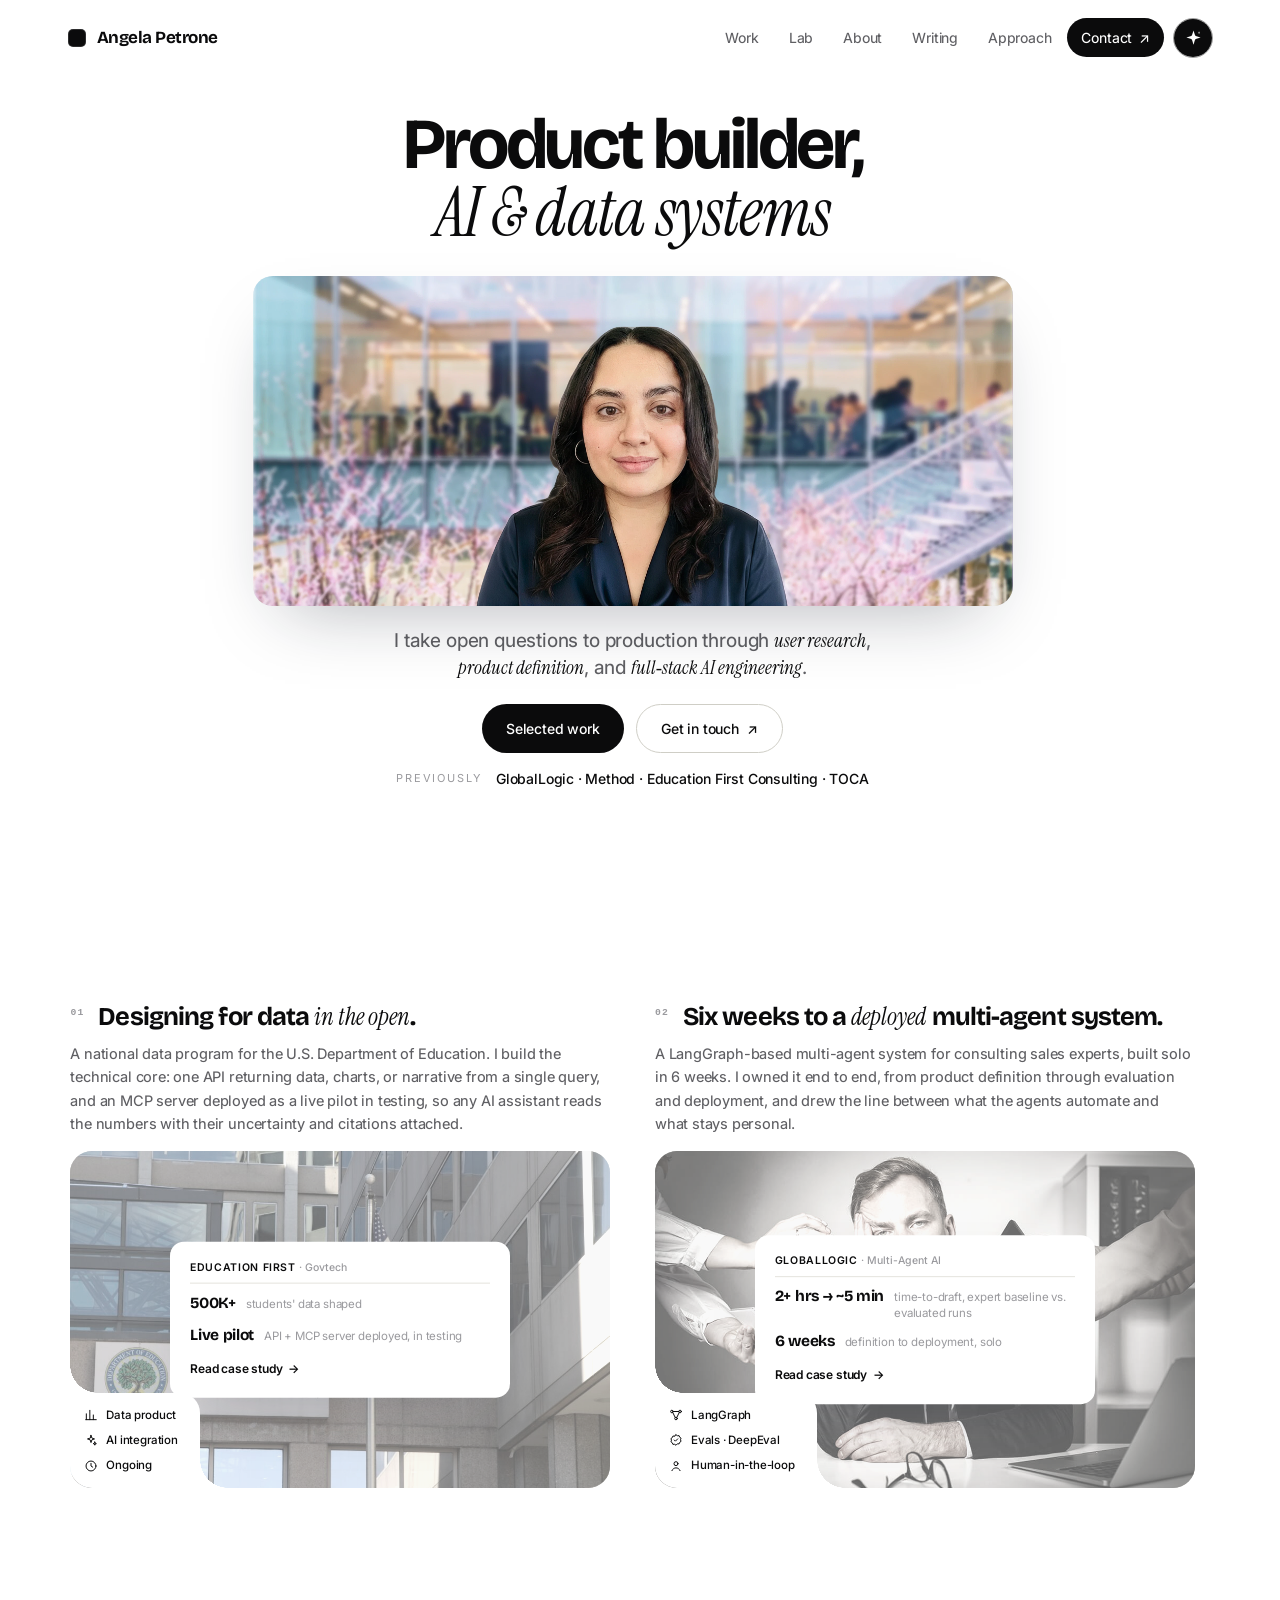
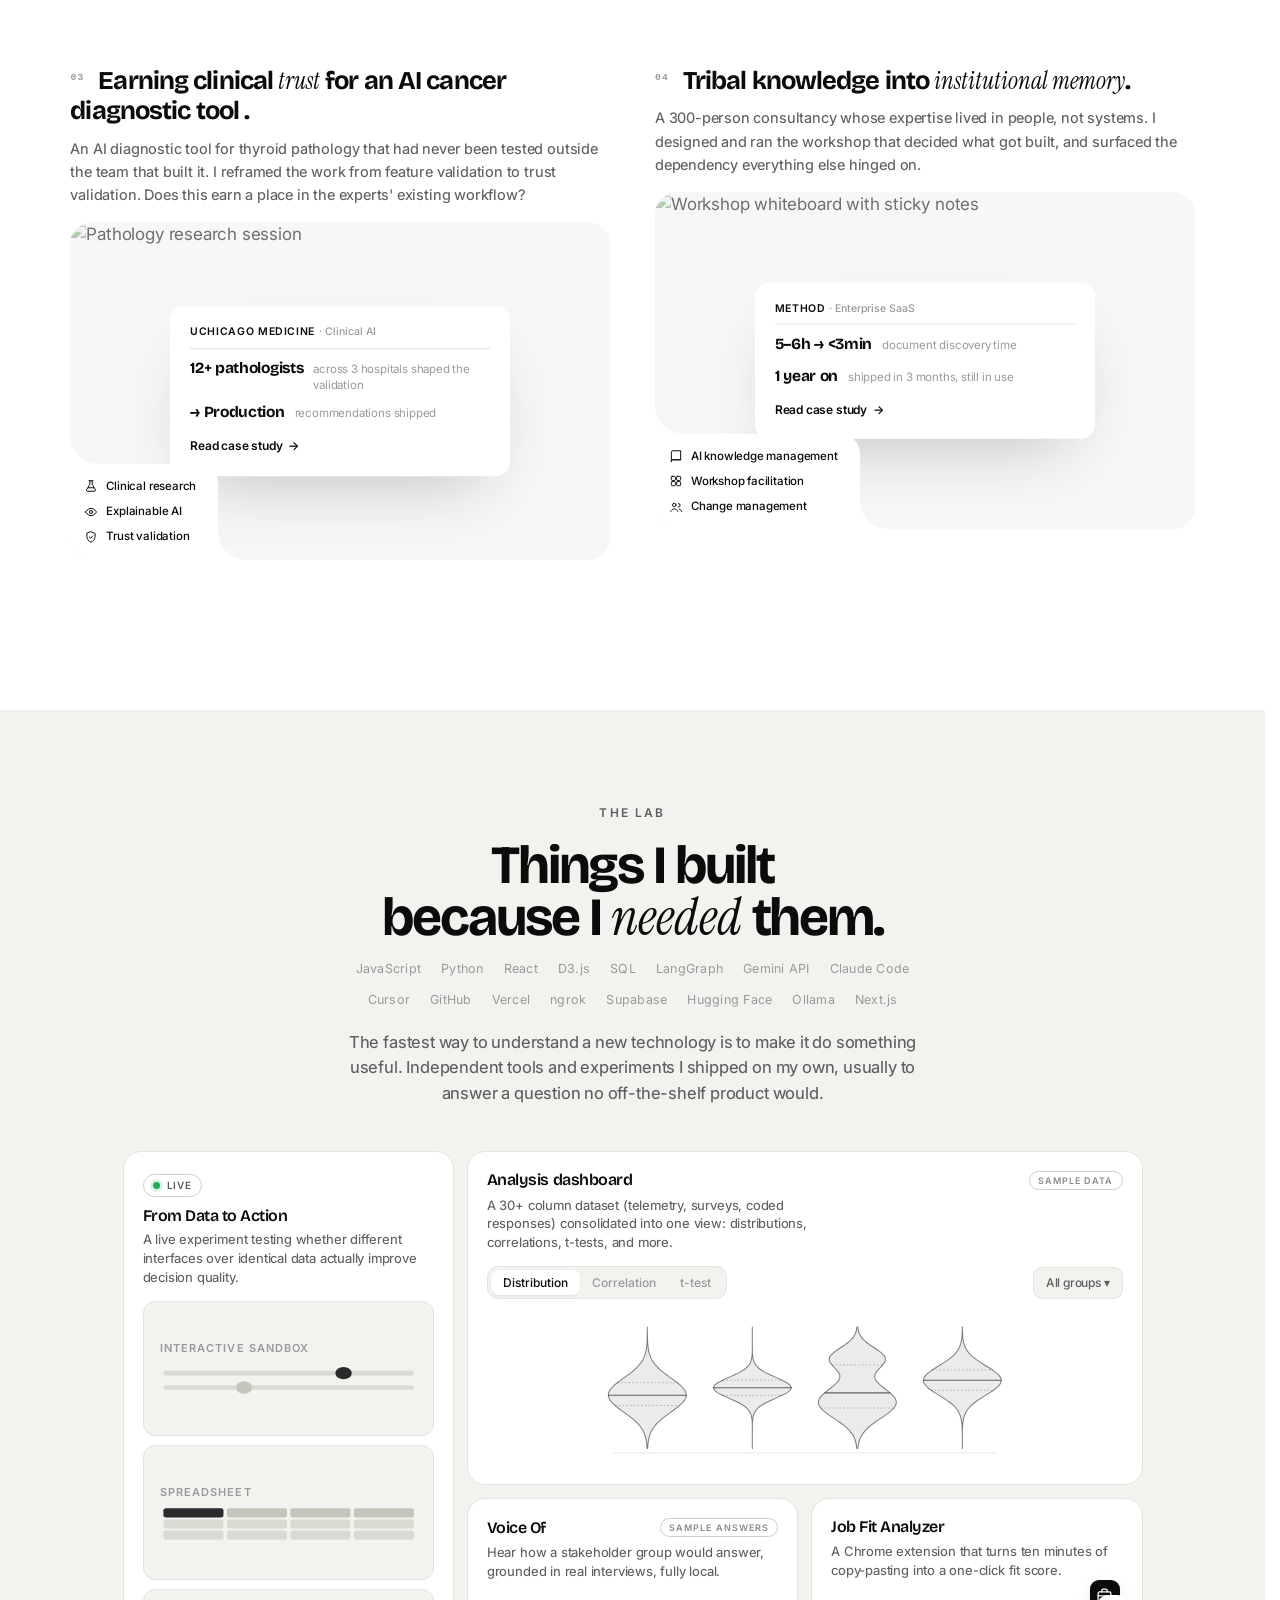
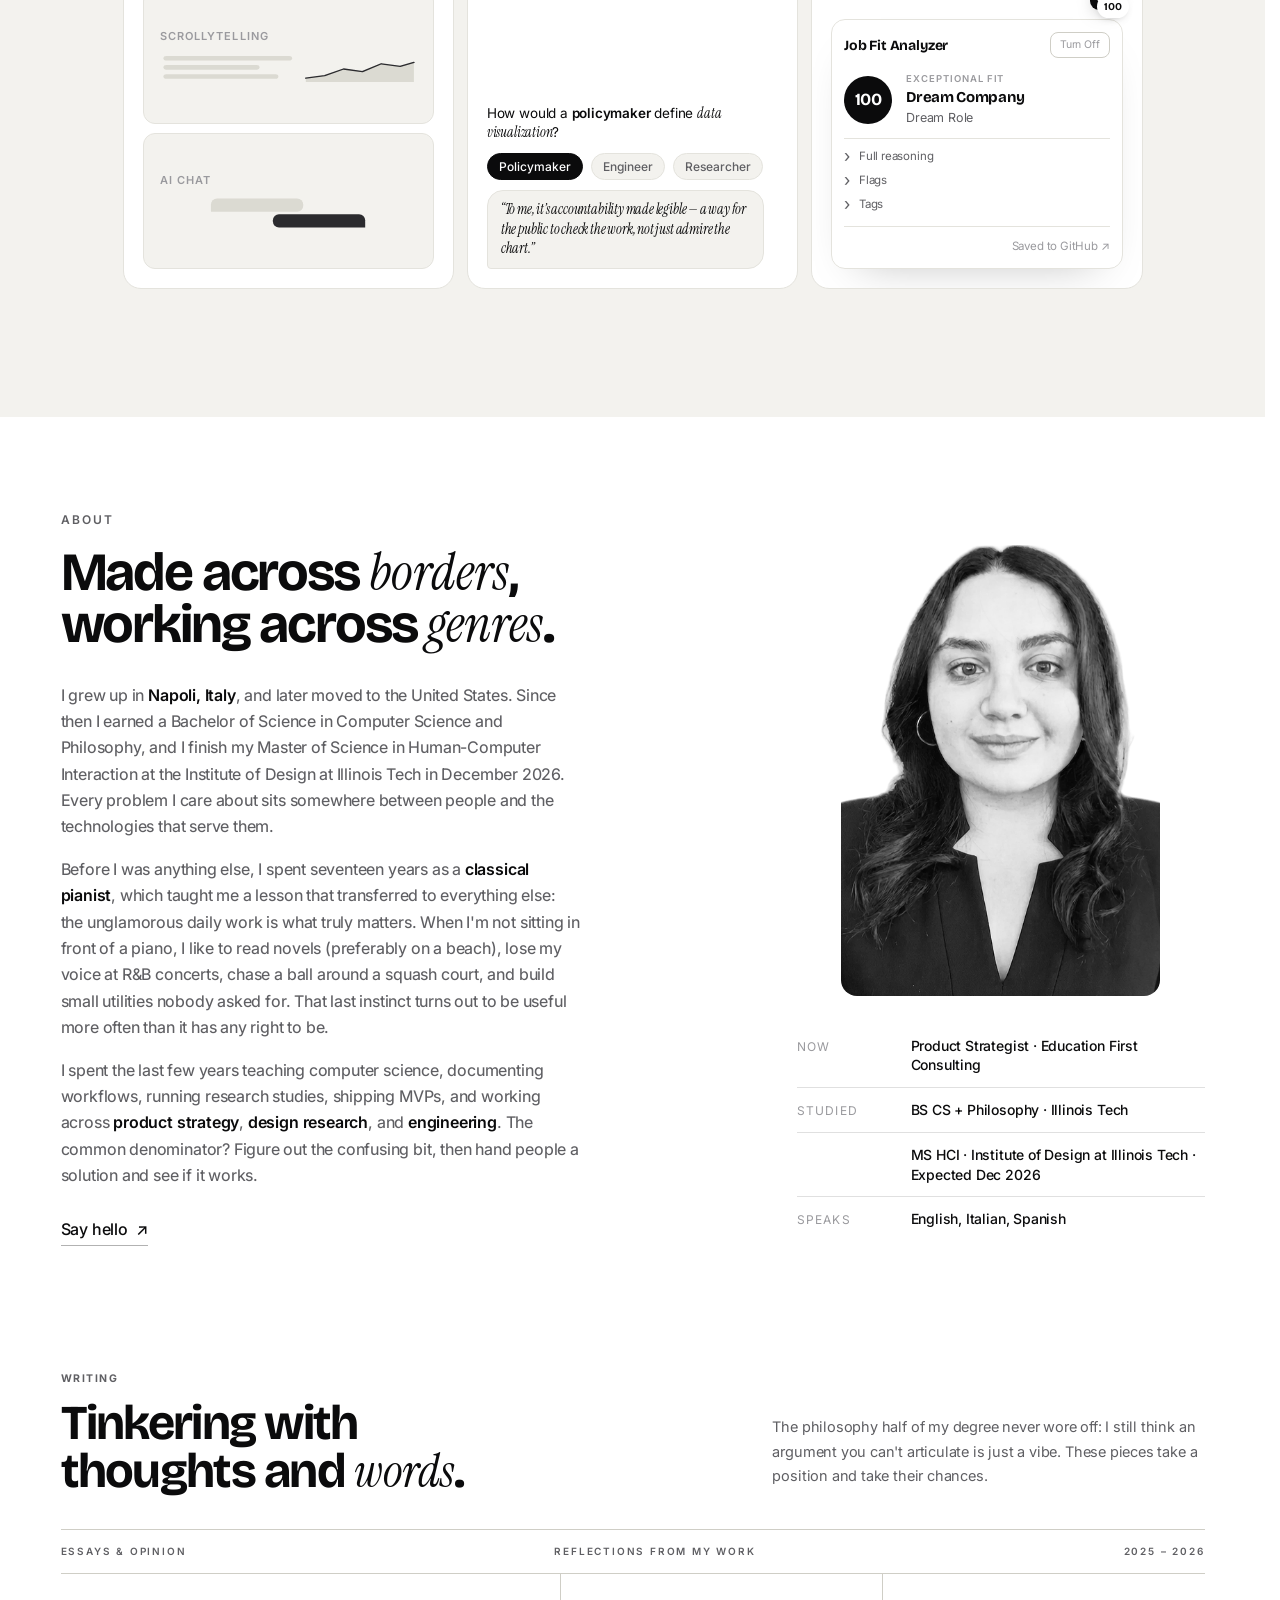
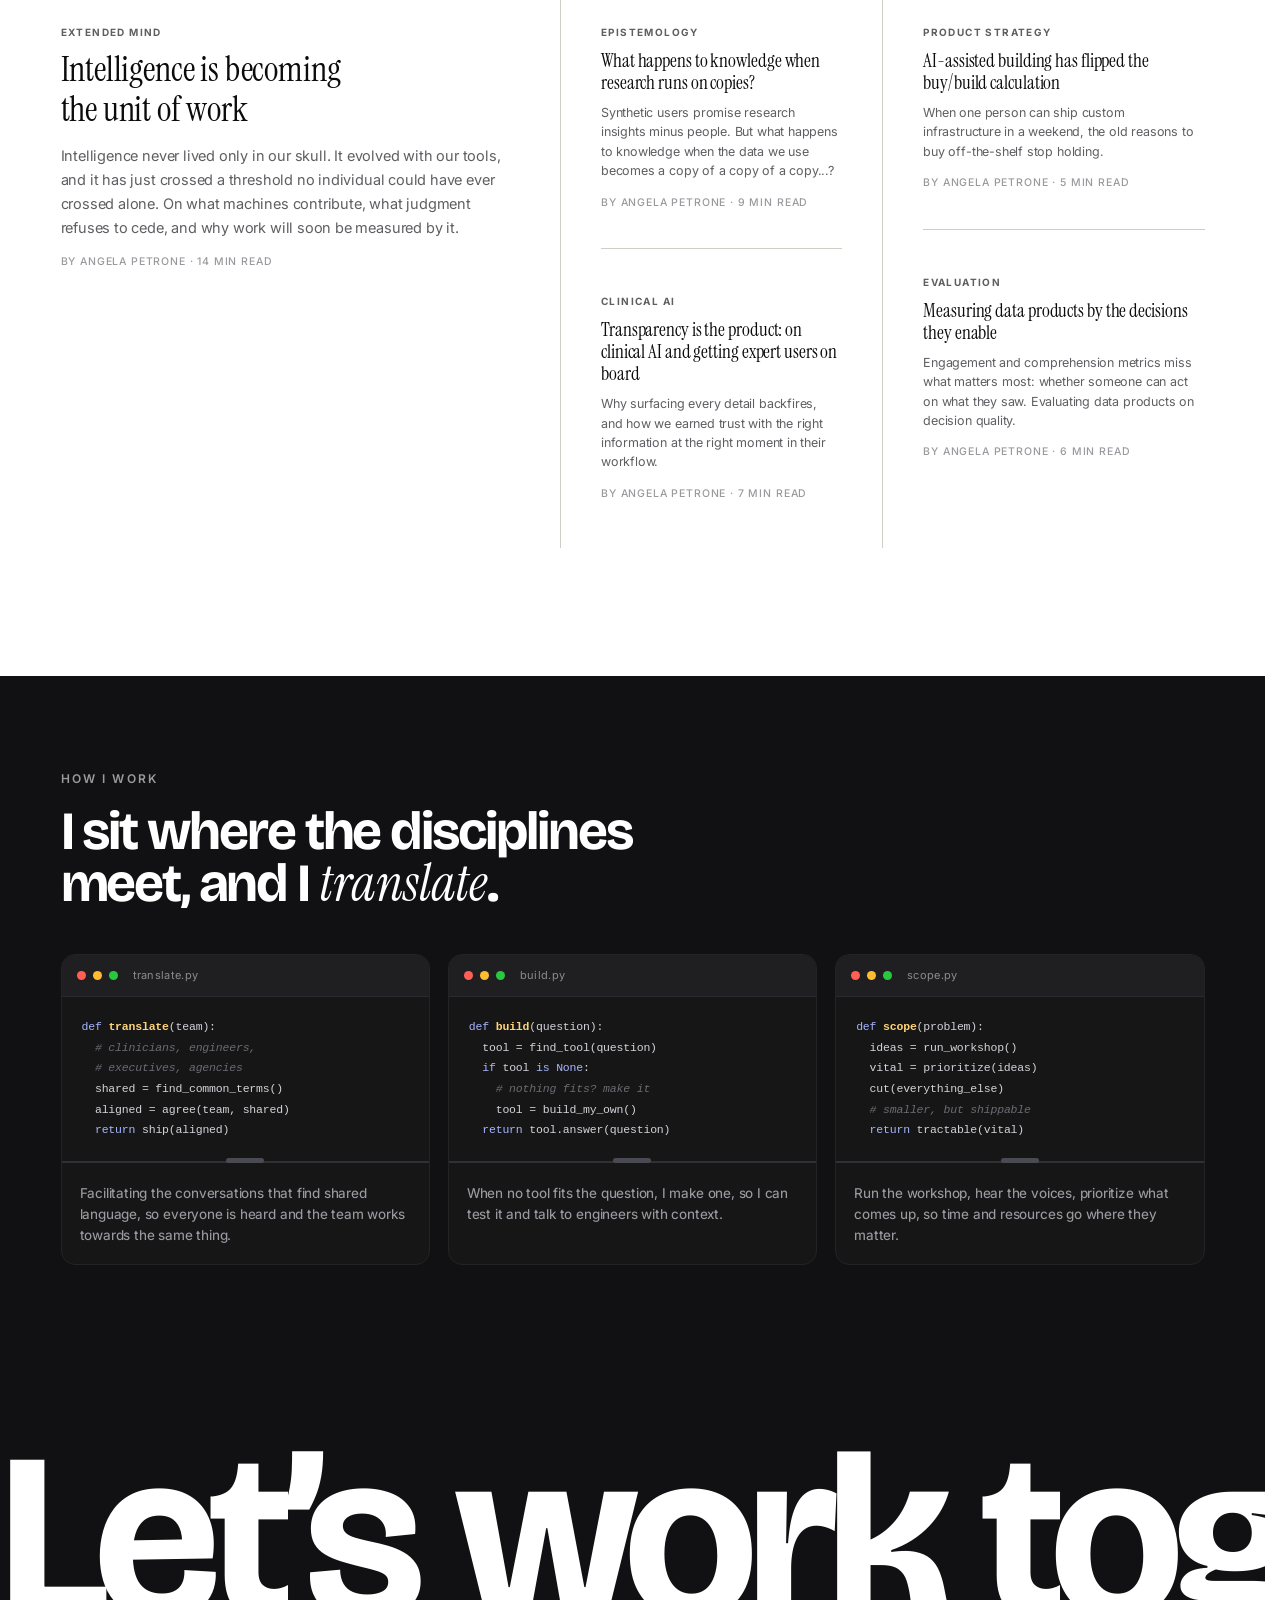
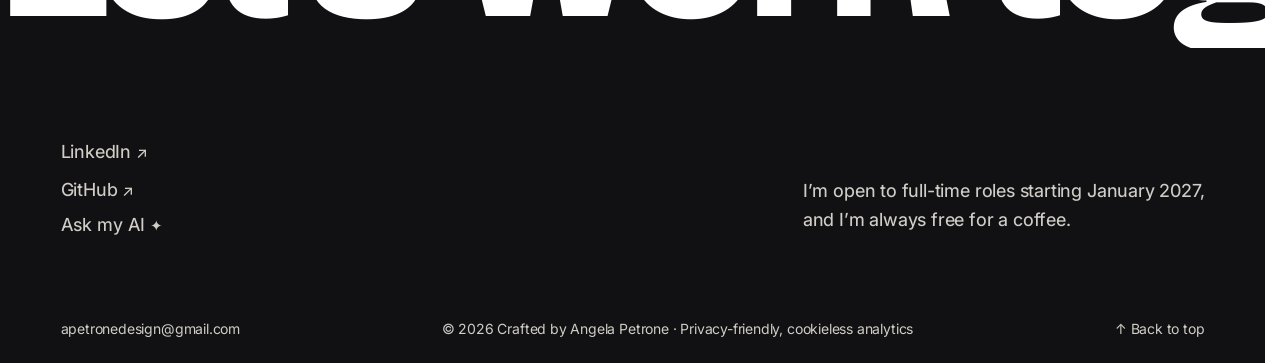
==== index.html @ afb9615d "promote NAEP case to first position in work section" ====
<!DOCTYPE html>
<html lang="en">
<head>
<meta charset="UTF-8">
<meta name="viewport" content="width=device-width, initial-scale=1.0">
<title>Angela Petrone — Product Builder | AI Systems &amp; Data Products</title>
<meta name="description" content="Product builder working across AI systems and data products. I take open questions to production through user research, product definition, and full-stack AI engineering.">
<link rel="canonical" href="https://apetrone.com/">
<meta property="og:type" content="website">
<meta property="og:title" content="Angela Petrone — Product Builder | AI Systems &amp; Data Products">
<meta property="og:description" content="Product builder working across AI systems and data products. I take open questions to production through user research, product definition, and full-stack AI engineering.">
<meta property="og:url" content="https://apetrone.com/">
<meta property="og:image" content="https://apetrone.com/assets/og-image.jpg">
<meta name="twitter:card" content="summary_large_image">
<script type="application/ld+json">
{
  "@context": "https://schema.org",
  "@type": "Person",
  "name": "Angela Petrone",
  "url": "https://apetrone.com",
  "jobTitle": "Product Builder",
  "description": "Product builder working across AI systems and data products, taking open questions to production through user research, product definition, and full-stack AI engineering.",
  "worksFor": { "@type": "Organization", "name": "Education First Consulting" },
  "alumniOf": { "@type": "CollegeOrUniversity", "name": "Institute of Design at Illinois Tech" },
  "knowsAbout": ["AI systems", "Data products", "Model Context Protocol", "Retrieval-augmented generation", "Multi-agent systems", "API design", "User research", "Human-Computer Interaction", "Data visualization"],
  "sameAs": [
    "https://www.linkedin.com/in/apetrone02",
    "https://github.com/avgelix"
  ]
}
</script>
<link rel="preconnect" href="https://fonts.googleapis.com">
<link rel="preconnect" href="https://fonts.gstatic.com" crossorigin>
<link href="https://fonts.googleapis.com/css2?family=Bricolage+Grotesque:wght@400;500;600;700;800&family=Inter:wght@400;450;500;600&family=Instrument+Serif:ital@0;1&display=swap" rel="stylesheet">
<link rel="icon" href='data:image/svg+xml,<svg xmlns="http://www.w3.org/2000/svg" viewBox="0 0 64 64"><rect width="64" height="64" rx="14" fill="%23141419"/><text x="32" y="44" font-family="Georgia,serif" font-size="36" font-style="italic" fill="white" text-anchor="middle">A</text></svg>'>
<link rel="stylesheet" href="styles.css?v=87">
</head>
<body>

<div class="scroll-progress" id="scrollProgress" aria-hidden="true"></div>

<!-- ============ NAV ============ -->
<header class="nav" id="nav">
  <div class="nav-inner">
    <a href="#top" class="nav-brand">
      <span class="nav-mark" aria-hidden="true"></span>
      <span class="nav-name">Angela&nbsp;Petrone</span><span class="nav-pm" aria-hidden="true">Product Builder</span>
    </a>
    <nav class="nav-links" aria-label="Primary">
      <a href="#work">Work</a>
      <a href="#lab">Lab</a>
      <a href="#about">About</a>
      <a href="#writing">Writing</a>
      <a href="#approach">Approach</a>
      <a href="#contact" class="nav-cta">Contact <span class="arr" aria-hidden="true">↗</span></a>
      <button class="nav-ai" id="openChat" aria-label="Chat with Angela's AI" title="Ask my AI anything">
        <svg viewBox="0 0 24 24" fill="none" aria-hidden="true">
          <path d="M12 3l1.6 5.2a3 3 0 0 0 2.2 2.2L21 12l-5.2 1.6a3 3 0 0 0-2.2 2.2L12 21l-1.6-5.2a3 3 0 0 0-2.2-2.2L3 12l5.2-1.6a3 3 0 0 0 2.2-2.2L12 3z" fill="currentColor"/>
          <path d="M19 4.2l.5 1.6.5.2-.5.2-.5 1.6-.5-1.6-.5-.2.5-.2.5-1.6z" fill="currentColor"/>
        </svg>
      </button>
    </nav>
  </div>
</header>

<main id="top">

  <!-- ============ HERO ============ -->
  <section class="hero hero-v2" id="hero">
    <h1 class="hero-title hero-title-c">
      <span class="hl"><span class="ry">Product builder,</span></span>
      <span class="hl"><span class="ry"><em>AI &amp; data systems</em></span></span>
    </h1>
    <figure class="hero-photo reveal" data-d="5" aria-label="Portrait of Angela Petrone">
      <img src="assets/me/landscape-me-1.png" alt="Angela Petrone">
    </figure>
    <p class="hero-lead hero-lead-c reveal" data-d="6">I take open questions to production through <em>user research</em>,<br class="lead-br"> <em>product definition</em>, and <em>full&#8209;stack AI engineering</em>.</p>
    <div class="hero-foot hero-foot-c reveal" data-d="7">
      <div class="hero-actions">
        <a href="#work" class="btn btn-primary">Selected work</a>
        <a href="#contact" class="btn btn-ghost">Get in touch <span aria-hidden="true">↗</span></a>
      </div>
      <div class="prev-at">
        <span class="prev-label">Previously</span>
        <span class="prev-names">GlobalLogic · Method · Education First Consulting · TOCA</span>
      </div>
    </div>
  </section>

  <!-- ============ WORK ============ -->
  <section class="work" id="work">
    <!-- Case 01 -->
    <a class="case reveal" href="case-naep.html">
      <div class="wrap case-inner">
        <div class="case-head-row">
          <h3 class="case-title"><span class="case-n">01</span>Designing for data <em>in the open</em>.</h3>
          <p class="case-desc">A national data program for the U.S. Department of Education. I build the technical core: one API returning data, charts, or narrative from a single query, and an MCP server deployed as a live pilot in testing, so any AI assistant reads the numbers with their uncertainty and citations attached.</p>
        </div>
        <div class="case-media">
          <img src="assets/EdFirst/USDoE.jpg" alt="The U.S. Department of Education building with its entrance sign and an American flag" loading="lazy">
          <div class="case-panel">
            <span class="cp-org">Education First <i>· Govtech</i></span>
            <div class="cp-stat"><span class="cp-num">500K+</span><span class="cp-lbl">students' data shaped</span></div><div class="cp-stat"><span class="cp-num">Live pilot</span><span class="cp-lbl">API + MCP server deployed, in testing</span></div>
            <span class="case-link">Read case study <span aria-hidden="true">→</span></span>
          </div>
          <ul class="case-tags" aria-hidden="true"><li><svg viewBox="0 0 24 24" fill="none" stroke="currentColor" stroke-width="1.7" stroke-linecap="round" stroke-linejoin="round"><path d="M4 20V10M10 20V4M16 20v-8M21 20H3"/></svg>Data product</li><li><svg viewBox="0 0 24 24" fill="none" stroke="currentColor" stroke-width="1.7" stroke-linecap="round" stroke-linejoin="round"><path d="M12 4l1.5 4.7L18 10.2l-4.5 1.5L12 16.4l-1.5-4.7L6 10.2l4.5-1.5z"/><path d="M18.5 15.5l.7 2 2 .7-2 .7-.7 2-.7-2-2-.7 2-.7z"/></svg>AI integration</li><li><svg viewBox="0 0 24 24" fill="none" stroke="currentColor" stroke-width="1.7" stroke-linecap="round" stroke-linejoin="round"><circle cx="12" cy="12" r="8.5"/><path d="M12 7.5V12l3 2"/></svg>Ongoing</li></ul>
        </div>
      </div>
    </a>
    <!-- Case 02 -->
    <a class="case reveal" href="case-globallogic.html">
      <div class="wrap case-inner">
        <div class="case-head-row">
          <h3 class="case-title"><span class="case-n">02</span>Six weeks to a <em>deployed</em> multi-agent system.</h3>
          <p class="case-desc">A LangGraph-based multi-agent system for consulting sales experts, built solo in 6 weeks. I owned it end to end, from product definition through evaluation and deployment, and drew the line between what the agents automate and what stays personal.</p>
        </div>
        <div class="case-media">
          <img src="assets/GlobalLogic/Cover-Busy-Manager.jpg" alt="Overwhelmed manager at a desk as hands thrust phones and documents at him from every side" loading="lazy">
          <div class="case-panel">
            <span class="cp-org">GlobalLogic <i>· Multi-Agent AI</i></span>
            <div class="cp-stat"><span class="cp-num">2+ hrs → ~5 min</span><span class="cp-lbl">time-to-draft, expert baseline vs. evaluated runs</span></div><div class="cp-stat"><span class="cp-num">6 weeks</span><span class="cp-lbl">definition to deployment, solo</span></div>
            <span class="case-link">Read case study <span aria-hidden="true">→</span></span>
          </div>
          <ul class="case-tags" aria-hidden="true"><li><svg viewBox="0 0 24 24" fill="none" stroke="currentColor" stroke-width="1.7" stroke-linecap="round" stroke-linejoin="round"><circle cx="5" cy="6" r="2.2"/><circle cx="19" cy="6" r="2.2"/><circle cx="12" cy="18" r="2.2"/><path d="M6.5 7.8 10.5 16M17.5 7.8 13.5 16M7.2 6h9.6"/></svg>LangGraph</li><li><svg viewBox="0 0 24 24" fill="none" stroke="currentColor" stroke-width="1.7" stroke-linecap="round" stroke-linejoin="round"><path d="M12 3l2.4 1.7 2.9-.2 1 2.7 2.4 1.7-1 2.7 1 2.7-2.4 1.7-1 2.7-2.9-.2L12 21l-2.4-1.7-2.9.2-1-2.7L3.3 15l1-2.7-1-2.7 2.4-1.7 1-2.7 2.9.2z"/><path d="M9 12l2 2 4-4"/></svg>Evals · DeepEval</li><li><svg viewBox="0 0 24 24" fill="none" stroke="currentColor" stroke-width="1.7" stroke-linecap="round" stroke-linejoin="round"><circle cx="12" cy="8" r="3.4"/><path d="M5 20c1.4-3.2 4-4.8 7-4.8s5.6 1.6 7 4.8"/></svg>Human-in-the-loop</li></ul>
        </div>
      </div>
    </a>
    <!-- Case 03 -->
    <a class="case reveal" href="case-clinical-ai.html">
      <div class="wrap case-inner">
        <div class="case-head-row">
          <h3 class="case-title"><span class="case-n">03</span>Earning clinical <em>trust</em> for an AI cancer diagnostic tool .</h3>
          <p class="case-desc">An AI diagnostic tool for thyroid pathology that had never been tested outside the team that built it. I reframed the work from feature validation to trust validation. Does this earn a place in the experts' existing workflow?</p>
        </div>
        <div class="case-media">
          <img src="https://images.unsplash.com/photo-1707944745900-ae9f750f2c69?ixlib=rb-4.1.0&q=70&w=2000&auto=format&fit=crop" alt="Pathology research session" loading="lazy">
          <div class="case-panel">
            <span class="cp-org">UChicago Medicine <i>· Clinical AI</i></span>
            <div class="cp-stat"><span class="cp-num">12+ pathologists</span><span class="cp-lbl">across 3 hospitals shaped the validation</span></div><div class="cp-stat"><span class="cp-num">→ Production</span><span class="cp-lbl">recommendations shipped</span></div>
            <span class="case-link">Read case study <span aria-hidden="true">→</span></span>
          </div>
          <ul class="case-tags" aria-hidden="true"><li><svg viewBox="0 0 24 24" fill="none" stroke="currentColor" stroke-width="1.7" stroke-linecap="round" stroke-linejoin="round"><path d="M10 3v6L4.6 18.2A2 2 0 0 0 6.3 21h11.4a2 2 0 0 0 1.7-2.8L14 9V3"/><path d="M8.5 3h7M7.5 15h9"/></svg>Clinical research</li><li><svg viewBox="0 0 24 24" fill="none" stroke="currentColor" stroke-width="1.7" stroke-linecap="round" stroke-linejoin="round"><path d="M2.5 12S6 5.8 12 5.8 21.5 12 21.5 12 18 18.2 12 18.2 2.5 12 2.5 12z"/><circle cx="12" cy="12" r="2.6"/></svg>Explainable AI</li><li><svg viewBox="0 0 24 24" fill="none" stroke="currentColor" stroke-width="1.7" stroke-linecap="round" stroke-linejoin="round"><path d="M12 3l7 3v5c0 4.6-3 8.4-7 10-4-1.6-7-5.4-7-10V6z"/><path d="M9.2 12l2 2 3.6-3.8"/></svg>Trust validation</li></ul>
        </div>
      </div>
    </a>
    <!-- Case 04 -->
    <a class="case reveal" href="case-method.html">
      <div class="wrap case-inner">
        <div class="case-head-row">
          <h3 class="case-title"><span class="case-n">04</span>Tribal knowledge into <em>institutional memory</em>.</h3>
          <p class="case-desc">A 300-person consultancy whose expertise lived in people, not systems. I designed and ran the workshop that decided what got built, and surfaced the dependency everything else hinged on.</p>
        </div>
        <div class="case-media">
          <img src="https://images.unsplash.com/photo-1677506048148-0c914dd8197b?ixlib=rb-4.1.0&q=70&w=2000&auto=format&fit=crop" alt="Workshop whiteboard with sticky notes" loading="lazy">
          <div class="case-panel">
            <span class="cp-org">Method <i>· Enterprise SaaS</i></span>
            <div class="cp-stat"><span class="cp-num">5–6h → <3min</span><span class="cp-lbl">document discovery time</span></div><div class="cp-stat"><span class="cp-num">1 year on</span><span class="cp-lbl">shipped in 3 months, still in use</span></div>
            <span class="case-link">Read case study <span aria-hidden="true">→</span></span>
          </div>
          <ul class="case-tags" aria-hidden="true"><li><svg viewBox="0 0 24 24" fill="none" stroke="currentColor" stroke-width="1.7" stroke-linecap="round" stroke-linejoin="round"><path d="M4 5.5A2.5 2.5 0 0 1 6.5 3H20v15.5H6.5A2.5 2.5 0 0 0 4 21z"/><path d="M20 18.5H6.5A2.5 2.5 0 0 0 4 21"/></svg>AI knowledge management</li><li><svg viewBox="0 0 24 24" fill="none" stroke="currentColor" stroke-width="1.7" stroke-linecap="round" stroke-linejoin="round"><rect x="4" y="4" width="7" height="7" rx="1.5"/><rect x="13" y="4" width="7" height="7" rx="1.5"/><rect x="4" y="13" width="7" height="7" rx="1.5"/><rect x="13" y="13" width="7" height="7" rx="1.5"/></svg>Workshop facilitation</li><li><svg viewBox="0 0 24 24" fill="none" stroke="currentColor" stroke-width="1.7" stroke-linecap="round" stroke-linejoin="round"><circle cx="9" cy="8.5" r="3"/><path d="M3 19.5c1.2-2.8 3.4-4.2 6-4.2s4.8 1.4 6 4.2"/><path d="M16 6a3 3 0 1 1 0 6M17.5 15.6c2 .5 3.3 1.8 4 3.9"/></svg>Change management</li></ul>
        </div>
      </div>
    </a>
  </section>


  <!-- ============ LAB ============ -->
  <section class="lab" id="lab">
    <div class="wrap">
      <div class="sec-head reveal">
        <span class="kicker">The Lab</span>
        <h2 class="sec-title">Things I built<br>because I <em>needed</em> them.</h2>
        <div class="lab-stack" aria-label="Tools and technologies">
          <div class="stack-row">
          <span class="stack-ic" title="JavaScript"><img src="https://cdn.simpleicons.org/javascript/8a93a3" alt="" loading="lazy" onerror="this.style.display='none'"><i>JavaScript</i></span>
          <span class="stack-ic" title="Python"><img src="https://cdn.simpleicons.org/python/8a93a3" alt="" loading="lazy" onerror="this.style.display='none'"><i>Python</i></span>
          <span class="stack-ic" title="React"><img src="https://cdn.simpleicons.org/react/8a93a3" alt="" loading="lazy" onerror="this.style.display='none'"><i>React</i></span>
          <span class="stack-ic" title="D3.js"><img src="https://cdn.simpleicons.org/d3/8a93a3" alt="" loading="lazy" onerror="this.style.display='none'"><i>D3.js</i></span>
          <span class="stack-ic" title="SQL"><img src="https://cdn.simpleicons.org/postgresql/8a93a3" alt="" loading="lazy" onerror="this.style.display='none'"><i>SQL</i></span>
          <span class="stack-ic" title="LangGraph"><img src="https://cdn.simpleicons.org/langgraph/8a93a3" alt="" loading="lazy" onerror="this.style.display='none'"><i>LangGraph</i></span>
          <span class="stack-ic" title="Gemini API"><img src="https://cdn.simpleicons.org/googlegemini/8a93a3" alt="" loading="lazy" onerror="this.style.display='none'"><i>Gemini API</i></span>
          <span class="stack-ic" title="Claude Code"><img src="https://cdn.simpleicons.org/claude/8a93a3" alt="" loading="lazy" onerror="this.style.display='none'"><i>Claude Code</i></span>
          </div>
          <div class="stack-row">
          <span class="stack-ic" title="Cursor"><img src="https://cdn.simpleicons.org/cursor/8a93a3" alt="" loading="lazy" onerror="this.style.display='none'"><i>Cursor</i></span>
          <span class="stack-ic" title="GitHub"><img src="https://cdn.simpleicons.org/github/8a93a3" alt="" loading="lazy" onerror="this.style.display='none'"><i>GitHub</i></span>
          <span class="stack-ic" title="Vercel"><img src="https://cdn.simpleicons.org/vercel/8a93a3" alt="" loading="lazy" onerror="this.style.display='none'"><i>Vercel</i></span>
          <span class="stack-ic" title="ngrok"><img src="https://cdn.simpleicons.org/ngrok/8a93a3" alt="" loading="lazy" onerror="this.style.display='none'"><i>ngrok</i></span>
          <span class="stack-ic" title="Supabase"><img src="https://cdn.simpleicons.org/supabase/8a93a3" alt="" loading="lazy" onerror="this.style.display='none'"><i>Supabase</i></span>
          <span class="stack-ic" title="Hugging Face"><img src="https://cdn.simpleicons.org/huggingface/8a93a3" alt="" loading="lazy" onerror="this.style.display='none'"><i>Hugging Face</i></span>
          <span class="stack-ic" title="Ollama"><img src="https://cdn.simpleicons.org/ollama/8a93a3" alt="" loading="lazy" onerror="this.style.display='none'"><i>Ollama</i></span>
          <span class="stack-ic" title="Next.js"><img src="https://cdn.simpleicons.org/nextdotjs/8a93a3" alt="" loading="lazy" onerror="this.style.display='none'"><i>Next.js</i></span>
          </div>
        </div>
        <p class="sec-lead">The fastest way to understand a new technology is to make it do something useful. Independent tools and experiments I shipped on my own, usually to answer a question no off-the-shelf product would.</p>
      </div>

      <div class="lab-bento reveal">

        <div class="bento-card bento-a" role="button" tabindex="0" data-modal="thesis" aria-label="From Data to Action — open details">
          <div class="bento-head">
            <span class="bento-badge"><span class="bento-dot"></span>Live</span>
            <h3>From Data to Action</h3>
            <p class="bento-desc">A live experiment testing whether different interfaces over identical data actually improve decision quality.</p>
          </div>
          <div class="bento-viz viz-interfaces" aria-hidden="true">
            <div class="iface">
              <span class="iface-label">Interactive sandbox</span>
              <span class="iface-mock"><svg viewBox="0 0 300 52" preserveAspectRatio="none">
                <rect x="4" y="12" width="292" height="7" rx="3.5" fill="#dbdad2"/><circle cx="214" cy="15.5" r="9.5" fill="#2b2b2e"/>
                <rect x="4" y="34" width="292" height="7" rx="3.5" fill="#dbdad2"/><circle cx="98" cy="37.5" r="9.5" fill="#c6c5bc"/>
              </svg></span>
            </div>
            <div class="iface">
              <span class="iface-label">Spreadsheet</span>
              <span class="iface-mock"><svg viewBox="0 0 300 52" preserveAspectRatio="none">
                <rect x="4" y="2" width="70" height="14" rx="3" fill="#2b2b2e"/><rect x="78" y="2" width="70" height="14" rx="3" fill="#c6c5bc"/><rect x="152" y="2" width="70" height="14" rx="3" fill="#c6c5bc"/><rect x="226" y="2" width="70" height="14" rx="3" fill="#c6c5bc"/>
                <rect x="4" y="19" width="70" height="14" rx="3" fill="#dbdad2"/><rect x="78" y="19" width="70" height="14" rx="3" fill="#dbdad2"/><rect x="152" y="19" width="70" height="14" rx="3" fill="#dbdad2"/><rect x="226" y="19" width="70" height="14" rx="3" fill="#dbdad2"/>
                <rect x="4" y="36" width="70" height="14" rx="3" fill="#dbdad2"/><rect x="78" y="36" width="70" height="14" rx="3" fill="#dbdad2"/><rect x="152" y="36" width="70" height="14" rx="3" fill="#dbdad2"/><rect x="226" y="36" width="70" height="14" rx="3" fill="#dbdad2"/>
              </svg></span>
            </div>
            <div class="iface">
              <span class="iface-label">Scrollytelling</span>
              <span class="iface-mock"><svg viewBox="0 0 300 52" preserveAspectRatio="none">
                <rect x="4" y="6" width="150" height="7" rx="3.5" fill="#dbdad2"/><rect x="4" y="20" width="112" height="7" rx="3.5" fill="#dbdad2"/><rect x="4" y="34" width="134" height="7" rx="3.5" fill="#dbdad2"/>
                <path d="M170 40 L192 36 L214 26 L236 30 L258 18 L280 22 L296 16 L296 46 L170 46 Z" fill="#dbdad2"/>
                <path d="M170 40 L192 36 L214 26 L236 30 L258 18 L280 22 L296 16" fill="none" stroke="#2b2b2e" stroke-width="2" stroke-linecap="round" stroke-linejoin="round"/>
              </svg></span>
            </div>
            <div class="iface">
              <span class="iface-label">AI chat</span>
              <span class="iface-mock iface-chat"><svg viewBox="0 0 300 56">
                <path d="M32 4 H164 A10 10 0 0 1 174 14 V16 A10 10 0 0 1 164 26 H22 V14 A10 10 0 0 1 32 4 Z" fill="#dbdad2"/>
                <path d="M134 30 H266 A10 10 0 0 1 276 40 V52 H134 A10 10 0 0 1 124 42 V40 A10 10 0 0 1 134 30 Z" fill="#2b2b2e"/>
              </svg></span>
            </div>
          </div>
        </div>

        <div class="bento-card bento-b" role="button" tabindex="0" data-modal="dash" aria-label="Analysis dashboard — open details">
          <div class="bento-head">
            <div class="bento-tt"><h3>Analysis dashboard</h3><span class="viz-tag">Sample data</span></div>
            <p class="bento-desc">A 30+ column dataset (telemetry, surveys, coded responses) consolidated into one view: distributions, correlations, t-tests, and more.</p>
          </div>
          <div class="bento-viz viz-violin">
            <div class="viz-controls">
              <div class="vc-seg" id="dashSeg">
                <button type="button" class="on" data-pane="vizDist">Distribution</button>
                <button type="button" data-pane="vizCorr">Correlation</button>
                <button type="button" data-pane="vizTtest">t-test</button>
              </div>
              <span class="vc-drop">All groups ▾</span>
            </div>
            <div class="viz-pane" id="vizDist"><svg id="violinSvg" viewBox="0 0 560 200" preserveAspectRatio="xMidYMid meet" aria-hidden="true"></svg></div>
            <div class="viz-pane" id="vizCorr" hidden></div>
            <div class="viz-pane" id="vizTtest" hidden>
              <table class="tt">
                <thead><tr><th>Comparison</th><th>Δ accuracy</th><th>t</th><th>p</th></tr></thead>
                <tbody>
                  <tr><td>Sandbox vs table</td><td>+0.42</td><td>2.31</td><td>.025<span class="sig">*</span></td></tr>
                  <tr><td>AI chat vs table</td><td>+0.31</td><td>1.94</td><td>.058</td></tr>
                  <tr><td>Scrollytelling vs table</td><td>+0.48</td><td>2.67</td><td>.010<span class="sig">*</span></td></tr>
                </tbody>
              </table>
            </div>
          </div>
        </div>

        <div class="bento-card bento-c" role="button" tabindex="0" data-modal="voiceof" aria-label="Voice Of — open details">
          <div class="bento-head">
            <div class="bento-tt"><h3>Voice Of</h3><span class="viz-tag">Sample answers</span></div>
            <p class="bento-desc">Hear how a stakeholder group would answer, grounded in real interviews, fully local.</p>
          </div>
          <div class="bento-viz viz-voice">
            <div class="bvv-q">How would a <b id="bvvRole">policymaker</b> define <i>data visualization</i>?</div>
            <div class="bvv-chips" id="bvvChips">
              <button type="button" class="bvv-chip is-on" data-a="policymaker">Policymaker</button>
              <button type="button" class="bvv-chip" data-a="engineer">Engineer</button>
              <button type="button" class="bvv-chip" data-a="researcher">Researcher</button>
            </div>
            <div class="bvv-answer" id="bvvAnswer">“To me, it’s accountability made legible — a way for the public to check the work, not just admire the chart.”</div>
          </div>
        </div>

        <div class="bento-card bento-d" role="button" tabindex="0" data-modal="jobfit" aria-label="Job Fit Analyzer — open details">
          <div class="bento-head">
            <h3>Job Fit Analyzer</h3>
            <p class="bento-desc">A Chrome extension that turns ten minutes of copy-pasting into a one-click fit score.</p>
          </div>
          <div class="bento-viz viz-jobfit" aria-hidden="true">
            <div class="jf-pop">
              <span class="jf-ext"><svg viewBox="0 0 24 24" fill="none" stroke="#fff" stroke-width="1.8" stroke-linecap="round" stroke-linejoin="round"><rect x="3" y="7" width="18" height="13" rx="2"/><path d="M8 7V5.5A2.5 2.5 0 0 1 10.5 3h3A2.5 2.5 0 0 1 16 5.5V7M3 12.5h18"/></svg><span class="jf-badge">100</span></span>
              <div class="jf-top">
                <b>Job Fit Analyzer</b>
                <span class="jf-off">Turn Off</span>
              </div>
              <div class="jf-res">
                <span class="jf-score">100</span>
                <div class="jf-meta"><span class="jf-good">Exceptional fit</span><b>Dream Company</b><span class="jf-role">Dream Role</span></div>
              </div>
              <div class="jf-rows">
                <span><i class="jf-arrow">›</i>Full reasoning</span>
                <span><i class="jf-arrow">›</i>Flags</span>
                <span><i class="jf-arrow">›</i>Tags</span>
              </div>
              <div class="jf-saved">Saved to GitHub <span aria-hidden="true">↗</span></div>
            </div>
          </div>
        </div>

      </div>
    </div>
  </section>

  <!-- ============ ABOUT ============ -->
  <section class="about" id="about">
    <div class="wrap about-grid">
      <div class="about-copy reveal">
        <span class="kicker">About</span>
        <h2 class="sec-title">Made across <em>borders</em>,<br>working across <em>genres</em>.</h2>
        <p>I grew up in <strong>Napoli, Italy</strong>, and later moved to the United States. Since then I earned a Bachelor of Science in Computer Science and Philosophy, and I finish my Master of Science in Human-Computer Interaction at the Institute of Design at Illinois Tech in December 2026. Every problem I care about sits somewhere between people and the technologies that serve them.</p>
        <p>Before I was anything else, I spent seventeen years as a <strong>classical pianist</strong>, which taught me a lesson that transferred to everything else: the unglamorous daily work is what truly matters. When I'm not sitting in front of a piano, I like to read novels (preferably on a beach), lose my voice at R&amp;B concerts, chase a ball around a squash court, and build small utilities nobody asked for. That last instinct turns out to be useful more often than it has any right to be.</p>
        <p>I spent the last few years teaching computer science, documenting workflows, running research studies, shipping MVPs, and working across <strong>product strategy</strong>, <strong>design research</strong>, and <strong>engineering</strong>. The common denominator? Figure out the confusing bit, then hand people a solution and see if it works.</p>
        <a href="#contact" class="text-link">Say hello <span aria-hidden="true">↗</span></a>
      </div>
      <aside class="about-side reveal" data-d="1">
        <figure class="portrait">
          <div class="portrait-ph portrait-img"><img src="assets/me/me-blackandwhite-trim.png" alt="Angela Petrone" loading="lazy" style="width:100%;height:auto;display:block;border-radius:inherit"></div>
        </figure>
        <dl class="about-facts">
          <div><dt>Now</dt><dd>Product Strategist · Education First Consulting</dd></div>
          <div><dt>Studied</dt><dd>BS CS + Philosophy · Illinois Tech</dd></div>
          <div><dt></dt><dd>MS HCI · Institute of Design at Illinois Tech · Expected Dec 2026</dd></div>
          <div><dt>Speaks</dt><dd>English, Italian, Spanish</dd></div>
        </dl>
      </aside>
    </div>
  </section>

  <!-- ============ WRITING ============ -->
  <section class="writing" id="writing">
    <div class="wrap">
      <div class="paper reveal">
        <div class="paper-head">
          <div>
            <span class="paper-kicker">Writing</span>
            <h2 class="paper-title">Tinkering with<br>thoughts and <em>words</em>.</h2>
          </div>
          <p class="paper-lead">The philosophy half of my degree never wore off: I still think an argument you can't articulate is just a vibe. These pieces take a position and take their chances.</p>
        </div>
        <div class="paper-date">
          <span>Essays &amp; Opinion</span>
          <span>Reflections from my work</span>
          <span>2025 – 2026</span>
        </div>
        <div class="paper-grid">
          <article class="paper-lead-story"><a href="essay-intelligence.html">
            <span class="pk">Extended Mind</span>
            <h3>Intelligence is becoming<br>the unit of work</h3>
            <p class="pdeck">Intelligence never lived only in our skull. It evolved with our tools, and it has just crossed a threshold no individual could have ever crossed alone. On what machines contribute, what judgment refuses to cede, and why work will soon be measured by it.</p>
            <span class="pby">By Angela Petrone · 14 min read</span>
          </a></article>
          <div class="paper-col">
        <article><a href="essay-synthetic.html">
          <span class="pk">Epistemology</span>
          <h3>What happens to knowledge when research runs on copies?</h3>
          <p>Synthetic users promise research insights minus people. But what happens to knowledge when the data we use becomes a copy of a copy of a copy...?</p>
          <span class="pby">By Angela Petrone · 9 min read</span>
        </a></article>
        <article><a href="essay-transparency.html">
          <span class="pk">Clinical AI</span>
          <h3>Transparency is the product: on clinical AI and getting expert users on board</h3>
          <p>Why surfacing every detail backfires, and how we earned trust with the right information at the right moment in their workflow.</p>
          <span class="pby">By Angela Petrone · 7 min read</span>
        </a></article>
          </div>
          <div class="paper-col">
        <article><a href="essay-buildvsbuy.html">
          <span class="pk">Product Strategy</span>
          <h3>AI-assisted building has flipped the buy/build calculation</h3>
          <p>When one person can ship custom infrastructure in a weekend, the old reasons to buy off-the-shelf stop holding.</p>
          <span class="pby">By Angela Petrone · 5 min read</span>
        </a></article>
        <article><a href="essay-actionability.html">
          <span class="pk">Evaluation</span>
          <h3>Measuring data products by the decisions they enable</h3>
          <p>Engagement and comprehension metrics miss what matters most: whether someone can act on what they saw. Evaluating data products on decision quality.</p>
          <span class="pby">By Angela Petrone · 6 min read</span>
        </a></article>
          </div>
        </div>
      </div>
    </div>
  </section>

  <!-- ============ APPROACH ============ -->
  <section class="approach" id="approach">
    <div class="wrap">
      <div class="sec-head reveal">
        <span class="kicker">How I work</span>
        <h2 class="sec-title">I sit where the disciplines<br>meet, and I <em>translate</em>.</h2>
      </div>
      <div class="pillars">
        <article class="codecard reveal">
          <div class="cc-head"><span class="cc-dot"></span><span class="cc-dot"></span><span class="cc-dot"></span><span class="cc-file">translate.py</span></div>
          <pre class="cc-body"><code><span class="ck">def</span> <span class="cf">translate</span>(team):
  <span class="cc-cm"># clinicians, engineers,</span>
  <span class="cc-cm"># executives, agencies</span>
  shared = find_common_terms()
  aligned = agree(team, shared)
  <span class="ck">return</span> ship(aligned)</code></pre>
          <p class="cc-note">Facilitating the conversations that find shared language, so everyone is heard and the team works towards the same thing.</p>
        </article>
        <article class="codecard reveal" data-d="1">
          <div class="cc-head"><span class="cc-dot"></span><span class="cc-dot"></span><span class="cc-dot"></span><span class="cc-file">build.py</span></div>
          <pre class="cc-body"><code><span class="ck">def</span> <span class="cf">build</span>(question):
  tool = find_tool(question)
  <span class="ck">if</span> tool <span class="ck">is None</span>:
    <span class="cc-cm"># nothing fits? make it</span>
    tool = build_my_own()
  <span class="ck">return</span> tool.answer(question)</code></pre>
          <p class="cc-note">When no tool fits the question, I make one, so I can test it and talk to engineers with context.</p>
        </article>
        <article class="codecard reveal" data-d="2">
          <div class="cc-head"><span class="cc-dot"></span><span class="cc-dot"></span><span class="cc-dot"></span><span class="cc-file">scope.py</span></div>
          <pre class="cc-body"><code><span class="ck">def</span> <span class="cf">scope</span>(problem):
  ideas = run_workshop()
  vital = prioritize(ideas)
  cut(everything_else)
  <span class="cc-cm"># smaller, but shippable</span>
  <span class="ck">return</span> tractable(vital)</code></pre>
          <p class="cc-note">Run the workshop, hear the voices, prioritize what comes up, so time and resources go where they matter.</p>
        </article>
      </div>
    </div>
  </section>

  <!-- ============ CONTACT + DARK FOOTER (merged) ============ -->
  <section class="endslab" id="contact">
  <a class="fx-big" href="mailto:apetronedesign@gmail.com" aria-label="Email Angela: let's work together">
    <span class="fx-track"><span>Let&rsquo;s work together&nbsp;—&nbsp;</span><span aria-hidden="true">Let&rsquo;s work together&nbsp;—&nbsp;</span></span>
  </a>
  <div class="wrap fx-mid">
    <nav class="fx-links" aria-label="Social">
      <a href="https://www.linkedin.com/in/apetrone02" target="_blank" rel="noopener">LinkedIn <span aria-hidden="true">↗</span></a>
      <a href="https://github.com/avgelix" target="_blank" rel="noopener">GitHub <span aria-hidden="true">↗</span></a>
      <button type="button" id="openChatFoot">Ask my AI <span aria-hidden="true">✦</span></button>
    </nav>
    <p class="fx-note"><span class="foot-dot" aria-hidden="true"></span>I&rsquo;m open to full-time roles starting January 2027,<br>and I&rsquo;m always free for a coffee.</p>
  </div>
  <div class="wrap fx-base">
    <a href="mailto:apetronedesign@gmail.com">apetronedesign@gmail.com</a>
    <span>© <span id="year">2026</span> Crafted by Angela Petrone · Privacy-friendly, cookieless analytics</span>
    <a href="#" onclick="window.scrollTo({top:0,behavior:'smooth'});return false">↑ Back to top</a>
  </div>
</section>
</main>

<!-- ============ AI CHAT TAKEOVER ============ -->
<div class="aichat" id="aichat" hidden aria-modal="true" role="dialog" aria-label="Chat with Angela's AI">
  <div class="aic-amb" aria-hidden="true"></div>
  <div class="aic-glow" id="aicGlow" aria-hidden="true"></div>
  <div class="aic-bar">
    <span class="aic-name">Angela&nbsp;Petrone <span class="aic-sub">· AI</span></span>
    <button class="aic-close" id="closeChat" aria-label="Close chat">Close <span aria-hidden="true">×</span></button>
  </div>

  <div class="aic-scroll" id="aicScroll">
    <div class="aic-thread" id="aicThread">
      <div class="aic-msg aic-intro">
        <p><strong>I'm Angela Petrone's AI assistant.</strong> Ask me anything about her work, her thinking, or how she builds. Everything here runs in your browser; nothing you type leaves the page.</p>
        <p>Angela is a product builder working on AI systems and data products: she takes open questions to production through user research, product definition, and full-stack AI engineering.</p>
        <p>Right now she's at <strong>Education First Consulting</strong>, building a public data service for the U.S. Department of Education. Before that she shipped a multi-agent sales system solo in 6 weeks at <span class="aic-hl">GlobalLogic</span>, validated clinical AI at <span class="aic-hl">UChicago Medicine</span>, and shipped AI knowledge management at <span class="aic-hl">Method</span>.</p>
        <p>Between projects she builds her own tools: live experiments, local RAG pipelines, Chrome extensions.</p>
        <p>Reach her at <a href="mailto:apetronedesign@gmail.com">apetronedesign@gmail.com</a>, <a href="https://www.linkedin.com/in/apetrone02" target="_blank" rel="noopener">LinkedIn ↗</a>.</p>
      </div>
    </div>
  </div>

  <div class="aic-dock">
    <div class="aic-chips" id="aicChips">
      <button class="aic-chip" data-q="what-pm">What does Angela do?</button>
      <button class="aic-chip" data-q="intelligence">How does she define intelligence in the age of AI?</button>
      <button class="aic-chip" data-q="lab">What does she build in her spare time?</button>
      <button class="aic-chip" data-q="last-project">What’s the last project she worked on?</button>
    </div>
    <form class="aic-form" id="aicForm">
      <input class="aic-input" id="aicInput" type="text" autocomplete="off"
        placeholder="Ask about Angela’s work or how she thinks…" aria-label="Ask a question">
      <button class="aic-send" type="submit" aria-label="Send">
        <svg viewBox="0 0 24 24" fill="none" stroke="currentColor" stroke-width="2" stroke-linecap="round" stroke-linejoin="round"><path d="M5 12h14M13 6l6 6-6 6"/></svg>
      </button>
    </form>
  </div>
</div>

<!-- ============ LAB PROJECT MODAL ============ -->
<div class="lmodal-overlay" id="labModal" hidden>
  <div class="lmodal" role="dialog" aria-modal="true" aria-label="Project details">
    <button class="lmodal-close" id="labModalClose" aria-label="Close">×</button>
    <div id="labModalBody"></div>
  </div>
</div>

<script src="main.js?v=90"></script>
</body>
</html>
---- styles.css ----
/* =========================================================
   Angela Petrone — Portfolio
   Bold typography · near-monochrome · asymmetric · grid-breaking
   ========================================================= */

:root{
  --bg:        #ffffff;
  --bg-soft:   #f3f2ee;   /* warm paper */
  --ink:       #0b0b0c;
  --ink-2:     #5f5f63;
  --ink-3:     #9a9a9e;
  --line:      #e4e3dd;
  --line-2:    #cfcec6;
  --paper-d:   #111113;   /* dark sections */
  --r:         18px;
  --ease:      cubic-bezier(.19,1,.22,1);
  --wrap:      1240px;
  --pad:       48px;
  --sans:      'Inter', -apple-system, BlinkMacSystemFont, 'Segoe UI', sans-serif;
  --disp:      'Bricolage Grotesque', 'Inter', sans-serif;
  --serif:     'Instrument Serif', Georgia, serif;
}

*{margin:0;padding:0;box-sizing:border-box}
html{scroll-behavior:smooth;-webkit-text-size-adjust:100%}
body{
  background:var(--bg);color:var(--ink);
  font-family:var(--sans);font-size:17px;line-height:1.5;letter-spacing:-.011em;
  -webkit-font-smoothing:antialiased;text-rendering:optimizeLegibility;
  overflow-x:hidden;
}
a{color:inherit;text-decoration:none}
::selection{background:var(--ink);color:#fff}

/* italic-serif accent — the one "color" we allow ourselves is contrast of form */
em{font-family:var(--serif);font-style:italic;font-weight:400;letter-spacing:0}

.wrap{max-width:var(--wrap);margin:0 auto;padding-left:var(--pad);padding-right:var(--pad)}

/* ---------- scroll progress ---------- */
.scroll-progress{position:fixed;top:0;left:0;height:2px;width:0;z-index:200;background:var(--ink);transition:width .1s linear}

/* ---------- nav ---------- */
.nav{position:fixed;top:0;left:0;right:0;z-index:150;transition:background .4s var(--ease),border-color .4s,backdrop-filter .4s;border-bottom:1px solid transparent}
.nav.scrolled{background:rgba(255,255,255,.78);backdrop-filter:saturate(180%) blur(20px);-webkit-backdrop-filter:saturate(180%) blur(20px);border-bottom:1px solid var(--line)}
.nav-inner{max-width:var(--wrap);margin:0 auto;padding:18px var(--pad);display:flex;align-items:center;justify-content:space-between}
.nav-brand{display:inline-flex;align-items:center;gap:11px;font-family:var(--disp);font-weight:700;font-size:17px;letter-spacing:-.03em}
.nav-mark{width:18px;height:18px;border-radius:5px;background:var(--ink);box-shadow:inset 0 0 0 1px rgba(255,255,255,.14);transition:transform .55s var(--ease),border-radius .55s var(--ease)}
.nav-brand:hover .nav-mark{transform:rotate(90deg);border-radius:9px}
.nav-name{line-height:1}
.nav-pm{color:var(--ink-3);font-weight:600;max-width:0;opacity:0;overflow:hidden;white-space:nowrap;transition:max-width .45s var(--ease),opacity .35s,margin-left .45s var(--ease);margin-left:-2px}
.nav-brand:hover .nav-pm{max-width:170px;opacity:1;margin-left:4px}
.nav-links{display:flex;align-items:center;gap:2px}
.nav-links a{display:inline-flex;align-items:center;font-size:14px;font-weight:450;color:var(--ink-2);padding:9px 14px;border-radius:999px;transition:color .2s,background .2s}
.nav-links a:hover{color:var(--ink);background:rgba(0,0,0,.05)}
.nav-cta{color:#fff!important;background:var(--ink);padding:9px 20px;gap:7px}
.nav-cta:hover{background:#000!important}
.nav-cta .arr{display:inline-block;transition:transform .3s var(--ease)}
.nav-cta:hover .arr{transform:rotate(45deg)}
.nav-ai{display:inline-flex;align-items:center;justify-content:center;width:38px;height:38px;margin-left:8px;border-radius:50%;background:var(--ink);color:#fff;border:none;cursor:pointer;flex:none;transition:transform .4s var(--ease),box-shadow .4s}
.nav-ai svg{width:19px;height:19px}
.nav-ai:hover{transform:rotate(15deg) scale(1.08);box-shadow:0 8px 22px -8px rgba(0,0,0,.5)}
.nav-ai::after{content:'';position:absolute;width:38px;height:38px;border-radius:50%;border:1px solid var(--ink);opacity:.4;animation:aipulse 2.6s var(--ease) infinite}
.nav-ai{position:relative}
@keyframes aipulse{0%{transform:scale(1);opacity:.4}100%{transform:scale(1.7);opacity:0}}

/* ---------- hero ---------- */
.hero{min-height:100svh;display:flex;flex-direction:column;justify-content:center;padding:150px 0 56px;max-width:var(--wrap);margin:0 auto;padding-left:var(--pad);padding-right:var(--pad)}
.hero-title{font-family:var(--disp);font-weight:700;font-size:clamp(44px,9vw,128px);line-height:.92;letter-spacing:-.045em}
.hero-title .hl{display:block;overflow:hidden;padding-bottom:.02em}
/* v87: the reveal mask clips descenders; give the last line room for the italic "y" */
.hero-title .hl:last-child{padding-bottom:.16em;margin-bottom:-.10em}
.hero-title .ry{transform:translateY(130%)}
.hero-title .hl-indent{padding-left:.86em}
.hero-title em{font-size:.94em;letter-spacing:-.01em}
.hero-side{max-width:620px;margin-left:auto;margin-top:44px}
.hero-lead{font-size:clamp(19px,2vw,26px);line-height:1.42;color:var(--ink-2);font-weight:450}
.hero-lead em{font-family:var(--serif);font-style:italic;color:var(--ink)}
.hero-actions{margin-top:32px;display:flex;gap:12px;flex-wrap:wrap}

.btn{display:inline-flex;align-items:center;gap:8px;font-size:15px;font-weight:500;padding:13px 24px;border-radius:999px;transition:transform .35s var(--ease),background .25s,color .25s;will-change:transform}
.btn-primary{background:var(--ink);color:#fff}
.btn-primary:hover{background:#000;transform:translateY(-2px)}
.btn-ghost{color:var(--ink);border:1px solid var(--line-2)}
.btn-ghost:hover{background:var(--bg-soft);transform:translateY(-2px)}

.hero-foot{margin-top:auto;padding-top:66px;display:flex;align-items:center;justify-content:space-between;gap:18px 40px;flex-wrap:wrap}
.hero-avail{display:inline-flex;align-items:center;gap:10px;font-size:14px;color:var(--ink-2);font-weight:450}
.pulse{width:8px;height:8px;border-radius:50%;background:#1fae54;position:relative;flex:none}
.pulse::after{content:'';position:absolute;inset:0;border-radius:50%;background:#1fae54;animation:pulse 2s var(--ease) infinite}
@keyframes pulse{0%{transform:scale(1);opacity:.7}100%{transform:scale(3.2);opacity:0}}
.prev-at{display:flex;align-items:center;gap:14px;flex-wrap:wrap}
.prev-label{font-size:11px;text-transform:uppercase;letter-spacing:.16em;color:var(--ink-3)}
.prev-names{font-size:14px;color:var(--ink);font-weight:500}
@media(max-width:900px){.hero-side{margin-left:0;max-width:none}.hero-foot{flex-direction:column;align-items:flex-start;gap:16px}}

/* ---------- section shared ---------- */
section{padding:clamp(80px,10.5vw,150px) 0}
.kicker{display:inline-flex;align-items:center;gap:12px;font-family:var(--sans);font-size:12px;font-weight:600;text-transform:uppercase;letter-spacing:.18em;color:var(--ink-2);margin-bottom:24px}
.k-n{font-family:var(--disp);font-size:12px;color:var(--ink-3);letter-spacing:.04em}
.sec-head{margin-bottom:64px;max-width:900px}
.sec-title{font-family:var(--disp);font-weight:700;font-size:clamp(31px,5.7vw,76px);line-height:.97;letter-spacing:-.04em}
.sec-title em{font-size:.96em}
.sec-lead{margin-top:26px;max-width:56ch;font-size:19px;line-height:1.55;color:var(--ink-2);font-weight:450}

/* ---------- work ---------- */
.work{background:var(--bg);padding-bottom:40px}
.case{display:block;border-top:1px solid var(--line-2);transition:background .4s var(--ease)}
.case:last-child{border-bottom:1px solid var(--line-2)}

.case-inner{display:grid;grid-template-columns:1.35fr .65fr;gap:56px;align-items:center;padding-top:60px;padding-bottom:60px}
.case-rev .case-inner{grid-template-columns:.65fr 1.35fr}
.case-rev .case-text{order:2}
.case-rev .case-media{order:1}

.case-top{display:flex;align-items:center;gap:10px;margin-bottom:22px;flex-wrap:wrap}
.case-n{font-family:var(--disp);font-weight:700;font-size:14px;color:var(--ink-3)}
.case-org{font-size:14px;font-weight:600}
.case-tag{font-size:11px;text-transform:uppercase;letter-spacing:.1em;color:var(--ink-3);padding:4px 11px;border:1px solid var(--line-2);border-radius:999px}
.case-title{font-family:var(--disp);font-weight:600;font-size:clamp(26px,4.1vw,53px);line-height:1.0;letter-spacing:-.035em;max-width:18ch}
.case-title em{font-size:.95em}
.case-desc{margin-top:22px;max-width:54ch;color:var(--ink-2);font-size:17px;line-height:1.55;font-weight:450}
.case-foot{margin-top:34px;display:flex;align-items:flex-end;justify-content:space-between;gap:32px;flex-wrap:wrap}
.case-stats{display:flex;gap:44px;flex-wrap:wrap}
.stat-num{display:block;font-family:var(--disp);font-weight:600;font-size:22px;letter-spacing:-.02em}
.stat-lbl{display:block;margin-top:3px;font-size:13px;color:var(--ink-3)}
.case-link{display:inline-flex;align-items:center;gap:8px;font-size:15px;font-weight:600;white-space:nowrap}
.case-link span{transition:transform .35s var(--ease)}
.case:hover .case-link span{transform:translateX(6px)}

.case-media{position:relative;border-radius:var(--r);overflow:hidden;aspect-ratio:5/4;background:linear-gradient(160deg,#eef0f3,#e2e4e8)}
.case-media[data-tone="a"]{background:linear-gradient(155deg,#e9e9ec 0%,#dadbe0 60%,#e7e3ea 100%)}
.case-media[data-tone="b"]{background:linear-gradient(155deg,#edece8 0%,#dedcd5 100%)}
.case-media[data-tone="c"]{background:linear-gradient(155deg,#e9ece9 0%,#dde2dd 100%)}
.case-glow{position:absolute;width:65%;aspect-ratio:1;border-radius:50%;top:-18%;right:-12%;background:radial-gradient(circle,rgba(255,255,255,.95),rgba(255,255,255,0) 70%);transition:transform .9s var(--ease)}
.case:hover .case-glow{transform:translate(-14%,14%) scale(1.18)}

/* ---------- lab (bento grid) ---------- */
.lab{background:var(--bg-soft)}
.lab-bento{display:grid;grid-template-columns:repeat(3,1fr);grid-auto-rows:1fr;gap:16px}
.bento-card{display:flex;flex-direction:column;text-align:left;background:var(--bg);border:1px solid var(--line);border-radius:22px;padding:30px;overflow:hidden;cursor:pointer;color:inherit;font:inherit;min-width:0;transition:transform .5s var(--ease),box-shadow .5s var(--ease),border-color .3s}
.bento-card:hover{transform:translateY(-4px);box-shadow:0 26px 54px -32px rgba(0,0,0,.28);border-color:var(--line-2)}
.bento-card:focus-visible{outline:2px solid var(--ink);outline-offset:3px}
.bento-a{grid-column:1;grid-row:1 / span 2}
.bento-b{grid-column:2 / span 2;grid-row:1}
.bento-c{grid-column:2;grid-row:2}
.bento-d{grid-column:3;grid-row:2}
.bento-head{flex:none}
.bento-badge{display:inline-flex;align-items:center;gap:7px;font-size:11px;font-weight:600;letter-spacing:.08em;text-transform:uppercase;color:var(--ink-2);border:1px solid var(--line-2);border-radius:999px;padding:4px 11px;margin-bottom:16px}
.bento-dot{width:7px;height:7px;border-radius:50%;background:#1fae54;box-shadow:0 0 0 3px rgba(31,174,84,.16)}
.bento-card h3{font-family:var(--disp);font-weight:600;font-size:clamp(20px,2.1vw,24px);letter-spacing:-.03em;line-height:1.1;color:var(--ink)}
.bento-desc{margin-top:9px;color:var(--ink-2);font-size:15px;line-height:1.5;font-weight:450;max-width:44ch}
.bento-viz{position:relative;flex:1 1 auto;margin-top:26px;display:flex;flex-direction:column;justify-content:center;color:var(--ink)}

/* interfaces (From Data to Action) — each tile is a full mini-mockup */
.viz-interfaces{gap:12px;justify-content:stretch}
.iface{flex:1;position:relative;display:flex;flex-direction:column;justify-content:center;gap:12px;min-height:76px;padding:15px 20px;border:1px solid var(--line);border-radius:16px;background:var(--bg-soft);overflow:hidden;transition:background .25s var(--ease)}
.bento-a:hover .iface{background:#efeee9}
.iface-label{font-size:11px;font-weight:600;letter-spacing:.1em;text-transform:uppercase;color:var(--ink-3)}
.iface-mock{width:100%;line-height:0}
.iface-mock svg{width:100%;height:auto;max-height:52px;display:block}

/* violins (Analysis dashboard) */
.viz-violin{justify-content:flex-start}
.viz-controls{display:flex;align-items:center;justify-content:space-between;gap:12px;margin-bottom:16px}
.vc-seg{display:inline-flex;background:var(--bg-soft);border:1px solid var(--line);border-radius:11px;padding:3px}
.vc-seg span{font-size:12px;font-weight:500;color:var(--ink-3);padding:5px 12px;border-radius:8px}
.vc-seg span.on{background:var(--bg);color:var(--ink);box-shadow:0 1px 2px rgba(0,0,0,.07)}
.vc-drop{font-size:12px;font-weight:500;color:var(--ink-2);border:1px solid var(--line);border-radius:9px;padding:6px 12px;background:var(--bg-soft);white-space:nowrap}
.viz-violin svg{width:100%;height:clamp(150px,15vw,196px);display:block}

/* voice-of (chips + first-person answer) */
.viz-voice{gap:14px;justify-content:flex-end}
.bvv-q{font-size:15px;color:var(--ink);line-height:1.45}
.bvv-q b{font-weight:600}
.bvv-q i{font-family:var(--serif);font-style:italic}
.bvv-chips{display:flex;gap:8px;flex-wrap:wrap}
.bvv-chip{font-family:var(--sans);font-size:13px;font-weight:500;color:var(--ink-2);background:var(--bg-soft);border:1px solid var(--line);border-radius:999px;padding:7px 14px;cursor:pointer;transition:background .2s,color .2s,border-color .2s}
.bvv-chip:hover{border-color:var(--line-2);color:var(--ink)}
.bvv-chip.is-on{background:var(--ink);color:#fff;border-color:var(--ink)}
.bvv-answer{align-self:flex-start;max-width:95%;background:var(--bg-soft);border:1px solid var(--line);border-radius:16px 16px 16px 4px;padding:12px 16px;font-family:var(--serif);font-style:italic;font-size:15.5px;line-height:1.45;color:var(--ink);transition:opacity .25s var(--ease)}

/* job fit (extension popup mock — icon sits outside, top-right, like a toolbar) */
.viz-jobfit{justify-content:center;overflow:visible}
.jf-pop{position:relative;margin-top:40px;background:var(--bg);border:1px solid var(--line);border-radius:14px;padding:16px;box-shadow:0 20px 44px -28px rgba(0,0,0,.28)}
.jf-ext{position:absolute;top:-40px;right:2px;z-index:2;width:30px;height:30px;border-radius:9px;background:var(--ink);display:flex;align-items:center;justify-content:center;box-shadow:0 7px 18px -8px rgba(0,0,0,.5)}
.jf-ext svg{width:17px;height:17px}
.jf-badge{position:absolute;bottom:-6px;right:-7px;min-width:20px;height:19px;padding:0 5px;border-radius:10px;background:#fff;color:var(--ink);font-family:var(--disp);font-size:10.5px;font-weight:700;display:flex;align-items:center;justify-content:center;box-shadow:0 0 0 2px var(--bg),0 3px 8px -3px rgba(0,0,0,.35)}
.jf-top{display:flex;justify-content:space-between;align-items:center;margin-bottom:14px}
.jf-top b{font-family:var(--disp);font-weight:700;font-size:14px;color:var(--ink)}
.jf-off{font-size:10.5px;color:var(--ink-3);border:1px solid var(--line-2);border-radius:8px;padding:4px 9px}
.jf-res{display:flex;gap:14px;align-items:center}
.jf-score{width:48px;height:48px;border-radius:50%;background:var(--ink);color:#fff;display:flex;align-items:center;justify-content:center;font-family:var(--disp);font-weight:700;font-size:17px;letter-spacing:-.02em;flex:none}
.jf-meta{display:flex;flex-direction:column;min-width:0}
.jf-good{font-size:9.5px;font-weight:600;letter-spacing:.1em;text-transform:uppercase;color:var(--ink-3)}
.jf-meta b{font-family:var(--disp);font-weight:700;font-size:15px;letter-spacing:-.02em;color:var(--ink)}
.jf-role{font-size:12.5px;color:var(--ink-2)}
.jf-rows{margin-top:13px;padding-top:12px;border-top:1px solid var(--line);display:flex;flex-direction:column;gap:9px;font-size:12.5px;color:var(--ink-2)}
.jf-rows span{display:flex;align-items:center;gap:9px}
.jf-arrow{font-style:normal;font-size:17px;line-height:1;color:var(--ink-2)}
.jf-saved{margin-top:13px;padding-top:11px;border-top:1px solid var(--line);text-align:right;font-size:11.5px;color:var(--ink-3)}

@media(max-width:900px){
  .lab-bento{grid-template-columns:1fr 1fr;grid-auto-rows:auto}
  .bento-a,.bento-b,.bento-c,.bento-d{grid-column:auto;grid-row:auto}
  .bento-b{grid-column:1 / span 2}
  .iface{min-height:56px}
}
@media(max-width:600px){
  .lab-bento{grid-template-columns:1fr}
  .bento-b{grid-column:auto}
}

/* ---------- lab project modal ---------- */
.lmodal-overlay{position:fixed;inset:0;z-index:250;display:flex;align-items:center;justify-content:center;padding:24px;background:rgba(11,11,12,.55);backdrop-filter:blur(6px);-webkit-backdrop-filter:blur(6px);opacity:0;transition:opacity .35s var(--ease)}
.lmodal-overlay[hidden]{display:none!important}
.lmodal-overlay.open{opacity:1}
body.lmodal-open{overflow:hidden}
.lmodal{position:relative;background:var(--bg);border:1px solid var(--line);border-radius:24px;max-width:600px;width:100%;max-height:86vh;overflow-y:auto;padding:38px 40px 40px;box-shadow:0 40px 100px -30px rgba(0,0,0,.5);transform:translateY(14px) scale(.985);transition:transform .4s var(--ease)}
.lmodal-overlay.open .lmodal{transform:none}
.lmodal-close{position:sticky;top:-6px;float:right;margin:-10px -12px 0 0;width:38px;height:38px;border-radius:50%;border:1px solid var(--line-2);background:var(--bg);font-size:20px;line-height:1;color:var(--ink-2);cursor:pointer;transition:background .2s,color .2s,border-color .2s}
.lmodal-close:hover{background:var(--ink);color:#fff;border-color:var(--ink)}
.lmodal h3{font-family:var(--disp);font-weight:700;font-size:clamp(26px,3.4vw,34px);letter-spacing:-.035em;line-height:1.05;color:var(--ink)}
.lmodal .lmodal-role{font-size:12px;font-weight:600;letter-spacing:.1em;text-transform:uppercase;color:var(--ink-3);margin-top:10px}
.lmodal-video{aspect-ratio:16/9;border-radius:14px;overflow:hidden;background:radial-gradient(120% 100% at 50% -10%,#1d1d20,#0f0f11);border:1px solid #232326;display:flex;align-items:center;justify-content:center;margin:22px 0 24px;position:relative}
.lmodal-video::after{content:'';position:absolute;inset:0;background-image:radial-gradient(rgba(255,255,255,.05) 1px,transparent 1px);background-size:17px 17px;opacity:.55}
.lmodal-video span{position:relative;z-index:1;font-size:11px;letter-spacing:.14em;text-transform:uppercase;color:#8a8a90;font-weight:500}
.lmodal-video video{width:100%;height:100%;object-fit:cover}
.lmodal p{color:var(--ink-2);font-size:16px;line-height:1.6;font-weight:450;margin-bottom:14px}
.lmodal p b{color:var(--ink);font-weight:600}
.lmodal-chips{display:flex;gap:8px;flex-wrap:wrap;margin-top:20px}
.lmodal-chips span{font-size:11px;text-transform:uppercase;letter-spacing:.08em;color:var(--ink-2);border:1px solid var(--line-2);border-radius:999px;padding:5px 12px;font-weight:500}
.lmodal-repo{display:inline-flex;align-items:center;gap:8px;margin-top:24px;font-size:14px;font-weight:600;color:var(--ink);border:1px solid var(--line-2);border-radius:999px;padding:11px 20px;transition:background .2s,color .2s,border-color .2s,transform .25s var(--ease)}
.lmodal-repo:hover{background:var(--ink);color:#fff;border-color:var(--ink);transform:translateY(-2px)}

/* ---------- approach (code cards) ---------- */
.approach{background:var(--bg)}
.pillars{display:grid;grid-template-columns:repeat(3,1fr);gap:22px}
.codecard{display:flex;flex-direction:column;border-radius:14px;overflow:hidden;background:#161617;border:1px solid #232325;transition:transform .5s var(--ease),box-shadow .5s var(--ease)}
.codecard:hover{transform:translateY(-5px);box-shadow:0 22px 50px -26px rgba(0,0,0,.55)}
.cc-head{display:flex;align-items:center;gap:7px;padding:12px 15px;background:#1f1f21;border-bottom:1px solid #2a2a2d}
.cc-dot{width:9px;height:9px;border-radius:50%;background:#3a3a3d}
.cc-dot:nth-child(1){background:#ff5f57}.cc-dot:nth-child(2){background:#febc2e}.cc-dot:nth-child(3){background:#28c840}
.cc-file{margin-left:8px;font-family:'Inter',monospace;font-size:11px;color:#8a8a90;letter-spacing:.03em}
.cc-body{margin:0;padding:20px 20px 6px;overflow-x:auto}
.cc-body code{font-family:ui-monospace,'SF Mono','JetBrains Mono',Menlo,monospace;font-size:12.5px;line-height:1.9;color:#d4d4da;white-space:pre;display:block}
.cc-body .ck{color:#a7b6ff;font-weight:500}
.cc-body .cf{color:#ffd479;font-weight:600}
.cc-body .cc-cm{color:#6b6b72;font-style:italic}
.cc-note{position:relative;padding:26px 20px 22px;color:#9a9aa0;font-size:14.5px;line-height:1.55;font-weight:450;border-top:2px solid #303036;margin-top:14px}
.cc-note::before{content:'';position:absolute;top:-5px;left:50%;transform:translateX(-50%);width:38px;height:5px;border-radius:999px;background:#4a4a53;transition:background .25s var(--ease),width .25s var(--ease)}
.codecard:hover .cc-note::before{background:#5c5c66;width:46px}

/* ---------- about ---------- */
.about{background:var(--paper-d);color:#f3f2ee}
.about .kicker{color:#9a9a9e}
.about .k-n{color:#6a6a6e}
.about .sec-title{color:#fff}
.about-grid{display:grid;grid-template-columns:1.25fr .75fr;gap:72px;align-items:start}
.about-copy .sec-title{margin-bottom:30px}
.about-copy p{color:#b9b8b3;font-size:18px;line-height:1.65;font-weight:450;margin-bottom:20px;max-width:52ch}
.about-copy strong{color:#fff;font-weight:600}
.about-copy em{color:#fff}
.text-link{display:inline-flex;align-items:center;gap:8px;margin-top:12px;font-size:16px;font-weight:500;color:#fff;border-bottom:1px solid rgba(255,255,255,.35);padding-bottom:4px;transition:border-color .3s}
.text-link:hover{border-color:#fff}
.text-link span{transition:transform .3s var(--ease)}
.text-link:hover span{transform:translate(3px,-3px)}
.about-side{display:flex;flex-direction:column;gap:28px}
.portrait{margin:0}
.portrait img,.portrait-ph{width:100%;aspect-ratio:4/5;border-radius:16px;object-fit:cover;display:block}
.portrait-ph{display:flex;align-items:center;justify-content:center;background:linear-gradient(155deg,#212123,#161617);border:1px solid rgba(255,255,255,.08)}
.portrait-ph span{font-size:11px;letter-spacing:.16em;color:#6a6a6e;text-align:center;line-height:1.7}
.portrait figcaption{margin-top:12px;font-size:12px;letter-spacing:.1em;text-transform:uppercase;color:#86868b;text-align:right}
.about-facts div{display:grid;grid-template-columns:96px 1fr;gap:18px;align-items:baseline;padding:16px 0;border-bottom:1px solid rgba(255,255,255,.12)}
.about-facts div:last-child{border-bottom:none}
.about-facts dt{font-size:12px;text-transform:uppercase;letter-spacing:.1em;color:#86868b}
.about-facts dd{font-size:15px;font-weight:500;color:#f3f2ee;line-height:1.4}

/* ---------- writing ---------- */
.writing{background:var(--bg)}
.write-list{list-style:none;display:grid;grid-template-columns:repeat(3,1fr);gap:12px;border-top:1px solid var(--line-2);padding-top:12px}
.write-item{padding:28px 24px 32px;border-radius:16px;transition:background .3s var(--ease);text-decoration:none;color:inherit;cursor:pointer;display:flex;flex-direction:column}
.write-item:hover{background:var(--bg-soft)}
.write-status{font-size:11px;font-weight:600;text-transform:uppercase;letter-spacing:.12em;color:var(--ink-2)}
.write-item h3{font-family:var(--disp);font-weight:600;font-size:24px;line-height:1.12;letter-spacing:-.025em;margin:16px 0 14px;color:var(--ink)}
.write-item p{color:var(--ink-2);font-size:15px;line-height:1.6;font-weight:450}
.write-read{margin-top:16px;display:inline-flex;align-items:center;gap:7px;font-size:14px;font-weight:600;color:var(--ink)}
.write-read span{transition:transform .3s var(--ease)}
.write-item:hover .write-read span{transform:translateX(5px)}

/* ---------- footer (dark, centered brand + nav + subscribe) ---------- */
.endslab{background:var(--paper-d);color:#e9e7e1;padding:clamp(44px,5.5vw,68px) 0 0;overflow:hidden}
.foot{display:flex;flex-direction:column;align-items:center;text-align:center}
.foot-brand{display:inline-flex;align-items:center;gap:11px;font-family:var(--disp);font-weight:700;font-size:19px;letter-spacing:-.03em;color:#fff;text-decoration:none}
.foot-brand .nav-mark{width:20px;height:20px;border-radius:6px;background:#fff;box-shadow:inset 0 0 0 1px rgba(0,0,0,.12);transition:transform .55s var(--ease),border-radius .55s var(--ease)}
.foot-brand:hover .nav-mark{transform:rotate(90deg);border-radius:10px}
.foot-nav{margin-top:24px;display:flex;gap:26px;flex-wrap:wrap;justify-content:center}
.foot-nav a{font-size:15px;font-weight:500;color:#cfcdc6;text-decoration:none;transition:color .2s}
.foot-nav a:hover{color:#fff}
.foot-meta{margin-top:16px;display:flex;gap:20px;flex-wrap:wrap;justify-content:center;align-items:center}
.foot-meta a,.foot-ai-link{font-size:13px;color:#86868b;text-decoration:none;background:none;border:none;padding:0;cursor:pointer;font-family:inherit;transition:color .2s}
.foot-meta a:hover,.foot-ai-link:hover{color:#fff}
.foot-rule{width:100%;height:1px;background:rgba(255,255,255,.12);margin-top:clamp(30px,4vw,44px)}
.foot-bottom{width:100%;margin:22px 0 24px;display:flex;align-items:center;justify-content:space-between;gap:16px;flex-wrap:wrap}
.foot-status{display:inline-flex;align-items:center;gap:10px;font-size:14px;color:#cfcdc6;font-weight:450}
.foot-dot{width:8px;height:8px;border-radius:50%;background:#1fae54;position:relative;flex:none}
.foot-dot::after{content:'';position:absolute;inset:0;border-radius:50%;background:#1fae54;animation:footpulse 2s var(--ease) infinite}
@keyframes footpulse{0%{transform:scale(1);opacity:.7}100%{transform:scale(3.2);opacity:0}}
.foot-copy{font-size:13px;color:#86868b}
@media(max-width:640px){
  .foot-bottom{flex-direction:column;align-items:flex-start;gap:12px}
  .foot-copy{text-align:left}
}

/* ---------- AI chat takeover ---------- */
.aichat{
  position:fixed;inset:0;z-index:300;
  background:#111113;color:#e9e7e1;
  display:flex;flex-direction:column;
  opacity:0;transition:opacity .5s var(--ease);
}
.aichat[hidden]{display:none!important}
.aichat.open{opacity:1}
body.chat-open{overflow:hidden}
.aic-amb{
  position:absolute;inset:0;z-index:0;pointer-events:none;
  background:
    radial-gradient(60% 50% at 18% 22%, rgba(255,255,255,.05), transparent 60%),
    radial-gradient(55% 45% at 85% 30%, rgba(255,255,255,.035), transparent 62%),
    radial-gradient(70% 60% at 70% 92%, rgba(255,255,255,.045), transparent 60%),
    radial-gradient(50% 50% at 30% 85%, rgba(255,255,255,.03), transparent 60%);
  filter:saturate(115%);
  animation:ambdrift 22s ease-in-out infinite alternate;
}
@keyframes ambdrift{0%{transform:scale(1) translateY(0)}100%{transform:scale(1.12) translateY(-2%)}}
.aic-glow{position:absolute;top:0;left:0;width:540px;height:540px;margin:-270px 0 0 -270px;border-radius:50%;pointer-events:none;z-index:1;background:radial-gradient(circle,rgba(255,255,255,.07),rgba(255,255,255,0) 66%);opacity:0;transition:opacity .6s var(--ease);will-change:transform}
.aichat.open .aic-glow{opacity:1}
.aic-bar{position:relative;z-index:2;display:flex;align-items:center;justify-content:space-between;padding:22px clamp(20px,4vw,52px)}
.aic-name{font-size:13px;letter-spacing:.34em;text-transform:uppercase;color:#86868b}
.aic-sub{color:#6a6a6e}
.aic-close{font-size:13px;color:#86868b;background:none;border:1px solid rgba(255,255,255,.16);border-radius:999px;padding:8px 16px;cursor:pointer;transition:color .2s,border-color .2s,background .2s}
.aic-close:hover{color:#fff;border-color:rgba(255,255,255,.4);background:rgba(255,255,255,.05)}
.aic-scroll{position:relative;z-index:2;flex:1;overflow-y:auto;padding:clamp(20px,5vw,60px) clamp(20px,4vw,52px) 20px}
.aic-thread{max-width:760px;margin:0;display:flex;flex-direction:column;gap:30px;min-height:100%;justify-content:center}
.aic-thread.started{justify-content:flex-start}
.aic-msg{font-family:var(--sans);font-size:clamp(15px,1.4vw,16.5px);line-height:1.62;letter-spacing:-.005em;color:#b9b8b3}
.aic-msg p{margin-bottom:14px}
.aic-msg p:last-child{margin-bottom:0}
.aic-msg strong{color:#ffffff;font-weight:600}
.aic-msg em{font-family:var(--serif);font-style:italic;color:#ffffff}
.aic-msg .aic-hl{color:#ffffff}
.aic-msg a{color:#d8d8dc;border-bottom:1px solid rgba(255,255,255,.3);transition:color .2s,border-color .2s}
.aic-msg a:hover{color:#ffffff;border-color:#ffffff}
.aic-q{font-family:var(--sans);font-size:15px;letter-spacing:0;color:#86868b;align-self:flex-end;background:rgba(255,255,255,.05);border:1px solid rgba(255,255,255,.08);padding:11px 18px;border-radius:16px 16px 4px 16px;max-width:80%}
.aic-typing{display:inline-flex;gap:5px;align-items:center}
.aic-typing i{width:7px;height:7px;border-radius:50%;background:#86868b;animation:aitype 1.1s ease-in-out infinite}
.aic-typing i:nth-child(2){animation-delay:.18s}.aic-typing i:nth-child(3){animation-delay:.36s}
@keyframes aitype{0%,100%{opacity:.3;transform:translateY(0)}50%{opacity:1;transform:translateY(-3px)}}
.aic-dock{position:relative;z-index:2;padding:14px clamp(20px,4vw,52px) clamp(22px,4vw,40px)}
.aic-chips{max-width:760px;margin:0 0 14px;display:flex;flex-wrap:wrap;gap:10px}
.aic-chip{font-family:var(--sans);font-size:13.5px;color:#b9b8b3;background:rgba(255,255,255,.045);border:1px solid rgba(255,255,255,.1);border-radius:999px;padding:9px 16px;cursor:pointer;transition:color .2s,background .2s,border-color .2s,transform .25s var(--ease)}
.aic-chip:hover{color:#fff;background:rgba(255,255,255,.09);border-color:rgba(255,255,255,.25);transform:translateY(-2px)}
.aic-form{max-width:760px;margin:0;display:flex;align-items:center;gap:10px;background:rgba(255,255,255,.05);border:1px solid rgba(255,255,255,.14);border-radius:18px;padding:8px 8px 8px 22px;backdrop-filter:blur(10px);transition:border-color .25s,box-shadow .25s}
.aic-form:focus-within{border-color:rgba(255,255,255,.32);box-shadow:0 0 0 4px rgba(255,255,255,.07)}
.aic-input{flex:1;background:none;border:none;outline:none;color:#ffffff;font-family:var(--sans);font-size:15.5px;letter-spacing:-.005em;padding:12px 0}
.aic-input::placeholder{color:#6a6a6e}
.aic-send{width:42px;height:42px;border-radius:13px;border:none;background:#ffffff;color:#111113;display:flex;align-items:center;justify-content:center;cursor:pointer;flex:none;transition:transform .25s var(--ease),background .2s}
.aic-send svg{width:20px;height:20px}
.aic-send:hover{background:#ffffff;transform:translateX(2px)}
@media(max-width:680px){.aic-thread{justify-content:flex-start;padding-top:10px}.aic-msg{font-size:15px}}

/* ---------- reveal ---------- */
.reveal{opacity:0;transform:translateY(30px);transition:opacity .9s var(--ease),transform .9s var(--ease)}
.reveal.in{opacity:1;transform:none}
.reveal[data-d="1"]{transition-delay:.08s}
.reveal[data-d="2"]{transition-delay:.16s}
.reveal[data-d="6"]{transition-delay:.3s}
.reveal[data-d="7"]{transition-delay:.4s}
.reveal[data-d="8"]{transition-delay:.5s}
.ry{display:inline-block;transform:translateY(110%);transition:transform 1.05s var(--ease)}
.hero.in .ry{transform:none}
.hero.in .hl:nth-child(1) .ry{transition-delay:.05s}
.hero.in .hl:nth-child(2) .ry{transition-delay:.15s}
.hero.in .hl:nth-child(3) .ry{transition-delay:.25s}

/* ---------- responsive ---------- */
@media(max-width:1080px){
  .hero-side{justify-self:start;margin-top:8px}
}
@media(max-width:920px){
  :root{--pad:28px}
  .nav-links a:not(.nav-cta) .nav-i{display:none}
  .case-inner,.case-rev .case-inner{grid-template-columns:1fr;gap:32px}
  .case-rev .case-text{order:1}.case-rev .case-media{order:2}
  .case-media{aspect-ratio:16/9}
  .about-grid{grid-template-columns:1fr;gap:40px}
  .pillars{grid-template-columns:1fr;border-top:none}
  .pillar{border-left:none;border-top:1px solid var(--line);padding:32px 0 36px}
  .pillar:first-child{border-top:none}
  .write-list{grid-template-columns:1fr;gap:6px}
  .write-item{padding:26px 22px 30px}
}
@media(max-width:680px){
  body{font-size:16px}
  .nav-links{gap:0}
  .nav-links a:not(.nav-cta){display:none}
  .hero{padding:120px 0 40px;min-height:90svh}
  .hero-title{font-size:clamp(52px,17vw,90px)}
  .hero-title .hl-indent{padding-left:.5em}
  .hero-foot{padding-top:40px;margin-top:48px;flex-direction:column;align-items:flex-start;gap:14px}
  .prev-at{margin-left:0}
  .case-foot{flex-direction:column;align-items:flex-start;gap:22px}
  .lab-row{grid-template-columns:1fr;gap:10px;padding:30px 0}
  .lab-row:hover{padding-left:0}
  .lab-n{padding-top:0}
  .lab-main{flex-direction:column;gap:16px}
  .lab-stat{text-align:left;align-items:flex-start}
  .lab-stack{grid-column:1}
}

/* ---------- reduced motion ---------- */
@media(prefers-reduced-motion:reduce){
  *{animation:none!important;transition:none!important;scroll-behavior:auto!important}
  .reveal,.ry{opacity:1!important;transform:none!important}
}

/* ===== HERO v2 — photo-forward ===== */
.hero-v2{justify-content:flex-start;padding-top:140px}
.hero-title-c{text-align:center}
.hero-v2 .hero-title{font-size:clamp(44px,8vw,116px)}
.hero-photo{position:relative;margin:40px auto 0;width:100%;max-width:1040px;border-radius:24px;overflow:hidden;aspect-ratio:2.05/1;background:linear-gradient(160deg,#e8ecf1,#d7dde6);box-shadow:0 30px 70px -32px rgba(20,25,40,.35)}
.hero-photo img{width:100%;height:100%;object-fit:cover;display:block}
.hero-lead-c{margin:36px auto 0;max-width:62ch;text-align:center}
/* v86: controlled break in the hero subline; falls back to natural wrapping on narrow screens */
.lead-br{display:inline}
@media(max-width:760px){.lead-br{display:none}}
.hero-foot-c{margin-top:36px;padding-top:0;display:flex;flex-direction:column;align-items:center;gap:22px}
.hero-foot-c .hero-actions{margin-top:0;justify-content:center}
@media(max-width:900px){
  .hero-v2{padding-top:120px}
  .hero-photo{aspect-ratio:3/2;border-radius:18px}
}

/* ===== Case cards v3 — reference layout ===== */
.case{--cut:#ffffff;border-top:none;padding:44px 0;display:block}
.case-inner{display:block}
.case-head-row{display:grid;grid-template-columns:minmax(0,1.1fr) minmax(0,.9fr);gap:24px 110px;align-items:start;margin-bottom:38px}
.case-title{font-family:var(--disp);font-weight:700;font-size:clamp(26px,3vw,42px);letter-spacing:-.035em;line-height:1.12;color:var(--ink);max-width:18ch}
.case-title .case-n{display:inline-block;vertical-align:super;font-family:ui-monospace,'SF Mono',Menlo,monospace;font-size:.38em;letter-spacing:.12em;color:var(--ink-3);margin-right:14px}
.case-head-row .case-desc{font-size:16.5px;line-height:1.7;color:var(--ink-2);margin-top:4px;max-width:52ch}
.case-media{position:relative;border-radius:44px;overflow:hidden;aspect-ratio:16/7.4;background:var(--bg-soft)}
.case-media>img{width:100%;height:100%;object-fit:cover;display:block;filter:saturate(.5) brightness(1.12) contrast(.92);transition:transform .8s var(--ease)}
.case-media::after{content:"";position:absolute;inset:0;background:rgba(255,255,255,.38);pointer-events:none}
.case-media:hover>img{transform:scale(1.03)}
.case-panel{position:absolute;z-index:2;top:50%;left:50%;transform:translate(-50%,-50%);width:min(460px,76%);background:#fff;border-radius:20px;padding:28px 30px;box-shadow:0 30px 70px -30px rgba(20,25,40,.28);transition:transform .45s var(--ease)}
.case-media:hover .case-panel{transform:translate(-50%,-52%)}
.cp-org{display:block;font-size:12px;font-weight:600;letter-spacing:.06em;text-transform:uppercase;color:var(--ink);padding-bottom:12px;border-bottom:1px solid var(--line);margin-bottom:12px}
.cp-org i{font-style:normal;font-weight:500;color:var(--ink-3);text-transform:none;letter-spacing:0}
.cp-stat{display:flex;align-items:baseline;gap:10px;margin-bottom:8px}
.cp-num{font-family:var(--disp);font-weight:700;font-size:17px;letter-spacing:-.02em;color:var(--ink);white-space:nowrap}
.cp-lbl{font-size:12.5px;line-height:1.4;color:var(--ink-3)}
.case-panel .case-link{display:inline-flex;gap:6px;margin-top:8px;font-size:13.5px;font-weight:600;color:var(--ink)}






@media(max-width:900px){
  .case-head-row{grid-template-columns:1fr;gap:10px}
  .case-media{aspect-ratio:4/5;border-radius:22px}
  .case-panel{width:min(320px,84%)}
  .case-tags{display:none}
}
/* ===== Lab stack icons ===== */
.lab-stack{display:flex;flex-wrap:wrap;gap:18px 26px;margin-top:22px}
.stack-ic{display:inline-flex;align-items:center;gap:8px}
.stack-ic img{width:20px;height:20px;opacity:.85}
.stack-ic i{font-style:normal;font-size:12.5px;letter-spacing:.02em;color:var(--ink-3)}
/* ===== Footer CTA ===== */
.foot-cta{padding:96px var(--pad) 64px;max-width:var(--wrap);margin:0 auto}
.foot-kicker{display:block;font-size:11px;font-weight:600;letter-spacing:.18em;text-transform:uppercase;color:rgba(255,255,255,.45);margin-bottom:22px}
.foot-cta-title{font-family:var(--disp);font-weight:700;font-size:clamp(26px,4vw,52px);letter-spacing:-.04em;line-height:1.08;color:#fff;max-width:36ch}
.foot-cta-title .nowrap{white-space:nowrap}
@media (max-width:600px){.foot-cta-title .nowrap{white-space:normal}}
.foot-cta-title em{font-family:var(--serif);font-style:italic;font-weight:400;color:rgba(255,255,255,.72)}
.foot-cta-btn{display:inline-flex;align-items:center;gap:10px;margin-top:34px;padding:14px 26px;border-radius:999px;background:#fff;color:#141419;font-weight:600;font-size:15px;text-decoration:none;transition:transform .3s var(--ease),box-shadow .3s var(--ease)}
.foot-cta-btn:hover{transform:translateY(-2px);box-shadow:0 14px 34px -12px rgba(255,255,255,.35)}
.foot-meta a,.foot-ai-link{border:1px solid rgba(255,255,255,.22);border-radius:999px;padding:8px 16px;transition:border-color .25s,color .25s}
.foot-meta a:hover,.foot-ai-link:hover{border-color:rgba(255,255,255,.6)}
/* ===== Polish ===== */
::selection{background:#141419;color:#fff}
.write-item{transition:transform .35s var(--ease)}
.write-item:hover{transform:translateX(4px)}

/* ===== notch (bottom-left cutout) — v9 ===== */
.case-tags{position:absolute;z-index:3;left:0;bottom:0;list-style:none;margin:0;
  background:var(--cut);border-top-right-radius:28px;
  padding:30px 46px 30px 28px;display:flex;flex-direction:column;gap:18px}
.case-tags::before,.case-tags::after{content:"";position:absolute;width:28px;height:28px;
  background:radial-gradient(circle 28px at 100% 0%, rgba(0,0,0,0) 27.6px, var(--cut) 27.9px)}
.case-tags::before{left:0;top:-28px}
.case-tags::after{right:-28px;bottom:0}
.case-tags li{font-size:15px;font-weight:500;color:var(--ink);display:flex;align-items:center;gap:12px;white-space:nowrap}
.case-tags li svg{width:19px;height:19px;flex:none;color:var(--ink)}

/* hover focus cues (v11) */
.case .case-media{transition:transform .45s var(--ease)}
.case-media:hover{transform:translateY(-6px)}
.case .case-title{transition:opacity .3s}
.case-media:hover .case-panel .case-link{text-decoration:underline;text-underline-offset:3px}



/* ===== footer v2 ===== */
.foot2-top{display:flex;justify-content:space-between;align-items:center;gap:24px;flex-wrap:wrap;padding:6px 0 36px}
.foot2-mail{font-family:var(--serif);font-style:italic;font-size:clamp(17px,2.2vw,22px);color:#e9e7e1;text-decoration:none;display:inline-flex;align-items:baseline;gap:8px;border-bottom:1px solid rgba(255,255,255,.25);padding-bottom:2px;transition:border-color .25s,color .25s}
.foot2-mail:hover{color:#fff;border-color:#fff}
.foot2-mail .arr{font-size:.7em}
.foot2-links{display:flex;gap:28px;align-items:center}
.foot2-links a,.foot2-ai{font-size:12.5px;font-weight:550;letter-spacing:.12em;text-transform:uppercase;color:#86868b;text-decoration:none;background:none;border:none;padding:0;cursor:pointer;font-family:inherit;transition:color .2s}
.foot2-links a:hover,.foot2-ai:hover{color:#fff}
.foot2-bottom{display:flex;justify-content:space-between;align-items:center;gap:16px;flex-wrap:wrap;border-top:1px solid rgba(255,255,255,.1);padding:18px 0 6px}
.foot2-mark{font-family:var(--disp);font-weight:800;letter-spacing:-.05em;font-size:clamp(64px,14.5vw,230px);line-height:.78;color:rgba(255,255,255,.05);text-align:center;white-space:nowrap;user-select:none;pointer-events:none;transform:translateY(16%);margin-top:clamp(20px,3vw,44px)}
@media (max-width:700px){.foot2-top,.foot2-bottom{flex-direction:column;align-items:flex-start}}

/* ===== footer P ===== */
.fp{padding:56px var(--pad) 18px;max-width:var(--wrap);margin:0 auto}
.fp-grid{display:flex;justify-content:space-between;align-items:flex-end;gap:36px;flex-wrap:wrap;padding-bottom:30px}
.fp-h{font-family:var(--disp);font-weight:700;font-size:clamp(24px,3.2vw,38px);letter-spacing:-.035em;line-height:1.1;max-width:22ch;color:#fff}
.fp-h em{font-family:var(--serif);font-style:italic;font-weight:400;color:rgba(255,255,255,.65)}
.fp-r{text-align:right}
.fp-mail{font-family:var(--serif);font-style:italic;font-size:19px;color:#e9e7e1;text-decoration:none;border-bottom:1px solid rgba(255,255,255,.25);padding-bottom:1px;transition:color .2s,border-color .2s}
.fp-mail:hover{color:#fff;border-color:#fff}
.fp-links{display:flex;justify-content:flex-end;gap:22px;margin-top:16px;font-size:11.5px;letter-spacing:.1em;text-transform:uppercase}
.fp-links a,.fp-links button{color:#86868b;text-decoration:none;background:none;border:0;padding:0;cursor:pointer;font-family:inherit;transition:color .2s}
.fp-links a:hover,.fp-links button:hover{color:#fff}
.fp-base{display:flex;justify-content:space-between;align-items:center;gap:12px;flex-wrap:wrap;border-top:1px solid rgba(255,255,255,.1);padding-top:14px}
.fp-base .foot-status,.fp-base .foot-copy{font-size:12.5px}
@media (max-width:700px){.fp-grid{align-items:flex-start;flex-direction:column}.fp-r{text-align:left}.fp-links{justify-content:flex-start}}

/* ===== compact hero + 2-col work grid (v24) ===== */
.hero-v2{padding-top:112px}
.hero-v2 .hero-title{font-size:clamp(36px,5.6vw,78px)}
.hero-photo{max-width:760px;aspect-ratio:2.3/1;margin:26px auto 0;border-radius:20px}
.hero-lead{font-size:clamp(16px,1.6vw,19px)}
.hero-lead-c{margin:22px auto 0;max-width:58ch}
.hero-foot-c{margin-top:22px;gap:15px}
.btn{font-size:14px}

.work{display:grid;grid-template-columns:repeat(2,minmax(0,1fr));gap:10px clamp(32px,4vw,64px);max-width:1360px;margin:0 auto;padding:20px clamp(48px,9vw,150px) 64px}
.work .case{padding:22px 0;border:none}
.work .case-inner{max-width:none;padding-left:0;padding-right:0}
.work .case-head-row{grid-template-columns:1fr;gap:6px;margin-bottom:16px}
.work .case-title{font-size:clamp(19px,1.7vw,25px);line-height:1.18;max-width:none}
.work .case-head-row .case-desc{font-size:13.5px;line-height:1.6;margin-top:4px;max-width:none}
.work .case-media{aspect-ratio:16/10;border-radius:22px}
.work .case-panel{width:min(310px,76%);padding:16px 18px;border-radius:14px}
.work .cp-org{font-size:10.5px;padding-bottom:8px;margin-bottom:8px}
.work .cp-num{font-size:14.5px}
.work .cp-lbl{font-size:11px}
.work .case-panel .case-link{font-size:12px;margin-top:5px}
.work .case-tags{padding:14px 22px 14px 14px;gap:8px;border-top-right-radius:20px}
.work .case-tags li{font-size:11.5px;gap:8px}
.work .case-tags li svg{width:14px;height:14px}
@media(max-width:860px){
  .work{grid-template-columns:1fr;padding:12px var(--pad) 44px;gap:0}
  .work .case-media{aspect-ratio:4/5}
}

/* ===== v25: bigger cards, dark approach, light about ===== */
.work{max-width:1460px;padding:20px clamp(36px,5.5vw,90px) 68px;gap:14px clamp(30px,3.5vw,56px)}
.work .case-title{font-size:clamp(21px,2vw,29px)}
.work .case-head-row .case-desc{font-size:14.5px}
.work .case-panel{width:min(340px,78%);padding:18px 20px}
.work .cp-num{font-size:15.5px}
.work .cp-lbl{font-size:11.5px}

.approach{background:var(--paper-d)}
.approach .kicker{color:#9a9a9e}
.approach .sec-title{color:#fff}

.about{background:#fff;color:var(--ink)}
.about .kicker{color:var(--ink-2)}
.about .sec-title{color:var(--ink)}
.about-copy p{color:var(--ink-2)}
.about-copy strong,.about-copy em{color:var(--ink)}
.text-link{color:var(--ink);border-bottom-color:rgba(0,0,0,.3)}
.text-link:hover{border-color:var(--ink)}
.portrait figcaption{color:var(--ink-3)}
.about-facts div{border-bottom-color:rgba(0,0,0,.12)}
.about-facts dt{color:var(--ink-3)}
.about-facts dd{color:var(--ink)}

/* ===== v26: breathing room after hero, smaller sections ===== */
.hero-v2{padding-bottom:110px}
section{padding:clamp(56px,7vw,96px) 0}
.sec-head{margin-bottom:44px}
.sec-title{font-size:clamp(27px,4.2vw,54px)}
.sec-lead{margin-top:20px;font-size:16.5px;max-width:60ch}
.kicker{margin-bottom:18px}
.pillars{gap:18px}
.cc-body code{font-size:11.5px;line-height:1.8}
.cc-note{font-size:13.5px;padding:20px 18px 18px}
.about-grid{gap:56px}
.about-copy p{font-size:16px;margin-bottom:16px}
.about-facts div{padding:12px 0}
.about-facts dd{font-size:14px}
.bento-card{padding:24px}
.lab-stack{gap:14px 20px;margin-top:16px}
.stack-ic img{width:17px;height:17px}
.write-item h3{font-size:calc(1em + 2px)}

/* ===== v27: smaller lab cards ===== */
.lab-bento{max-width:1020px;gap:13px}
.bento-card{padding:19px;border-radius:18px}
.bento-head h3{font-size:16px}
.bento-desc{font-size:13px;line-height:1.45;margin-top:6px}
.bento-badge{font-size:10px;padding:3px 9px;margin-bottom:10px}
.bento-viz{margin-top:18px}
.viz-violin svg{height:clamp(120px,12vw,150px)}

/* ===== v28: lab card heights ===== */
.lab-bento{grid-auto-rows:auto}
.iface{min-height:44px;padding:10px 16px;gap:7px;border-radius:12px}
.iface-mock svg{max-height:34px}
.viz-interfaces{gap:9px}
.bento-viz{margin-top:14px}
.viz-violin{justify-content:center}
.lab-stack{display:flex;flex-direction:column;gap:12px;margin-top:16px}
.stack-row{display:flex;flex-wrap:wrap;gap:14px 20px}

/* ===== v29: compact iface tiles + shorter companion cards ===== */
.viz-voice{gap:10px}
.bvv-q{font-size:13.5px}
.bvv-chip{font-size:12px;padding:5px 11px}
.bvv-answer{font-size:13.5px;padding:9px 13px}
.jf-pop{margin-top:26px;padding:12px}
.jf-rows{margin-top:10px;padding-top:9px;gap:7px;font-size:11.5px}

/* ===== v30: newspaper writing section ===== */
.paper{border-top:1px solid var(--ink);position:relative;padding-top:4px}
.paper::before{content:"";position:absolute;top:0;left:0;right:0;height:3px;border-bottom:1px solid var(--ink)}
.paper-date{display:flex;justify-content:space-between;gap:14px;flex-wrap:wrap;font-size:10.5px;font-weight:600;letter-spacing:.15em;text-transform:uppercase;color:var(--ink-2);padding:9px 0;border-bottom:2px solid var(--ink)}
.paper-grid{display:grid;grid-template-columns:1.55fr 1fr 1fr}
.paper-grid>*{padding:28px 26px 30px;border-left:1px solid var(--line-2);min-width:0}
.paper-grid>:first-child{border-left:0;padding-left:0}
.paper-grid>:last-child{padding-right:0}
.paper a{display:block;color:inherit;text-decoration:none}
.pk{display:inline-block;font-size:10px;font-weight:700;letter-spacing:.14em;text-transform:uppercase;color:#b3402e;margin-bottom:10px}
.paper h3{font-family:var(--serif);font-weight:400;letter-spacing:-.005em;line-height:1.16;color:var(--ink);transition:opacity .2s}
.paper a:hover h3{text-decoration:underline;text-underline-offset:4px;text-decoration-thickness:1px}
.paper-lead h3{font-size:clamp(27px,2.7vw,40px);max-width:16ch}
.paper-col h3{font-size:19px}
.pdeck{margin-top:14px;font-size:14.5px;line-height:1.65;color:var(--ink-2);max-width:52ch}
.paper-col p{margin-top:9px;font-size:13px;line-height:1.55;color:var(--ink-2)}
.pby{display:block;margin-top:14px;font-size:10.5px;font-weight:500;letter-spacing:.08em;text-transform:uppercase;color:var(--ink-3)}
.pby em{font-style:normal;color:var(--ink)}
.paper-col article+article{border-top:1px solid var(--line-2);margin-top:24px;padding-top:24px}
@media(max-width:900px){
  .paper-grid{grid-template-columns:1fr}
  .paper-grid>*{border-left:0;padding:24px 0}
  .paper-grid>:first-child{border-bottom:1px solid var(--line-2)}
  .paper-col:first-of-type{border-bottom:1px solid var(--line-2)}
}

/* ===== v31: centered lab section ===== */
.lab .sec-head{max-width:860px;margin-left:auto;margin-right:auto;text-align:center}
.lab .sec-lead{margin-left:auto;margin-right:auto}
.lab .stack-row{justify-content:center}
.lab-bento{margin-left:auto;margin-right:auto}

/* v32 */
.lab{padding-bottom:clamp(90px,10vw,140px)}

/* ===== v33: newspaper section head, two columns ===== */
.paper-head{display:grid;grid-template-columns:1.25fr 1fr;gap:44px;align-items:end;padding:16px 0 26px}
.paper-kicker{display:inline-block;font-size:10.5px;font-weight:700;letter-spacing:.15em;text-transform:uppercase;color:#b3402e;margin-bottom:12px}
.paper-title{font-family:var(--serif);font-weight:400;letter-spacing:-.01em;font-size:clamp(32px,4.2vw,56px);line-height:1.02;color:var(--ink)}
.paper-title em{font-style:italic}
.paper-lead{font-size:14.5px;line-height:1.7;color:var(--ink-2);max-width:48ch;border-left:1px solid var(--line-2);padding-left:30px;justify-self:end;margin-bottom:6px}
@media(max-width:900px){
  .paper-head{grid-template-columns:1fr;gap:18px}
  .paper-lead{border-left:0;padding-left:0;justify-self:start}
}

/* ===== v34b: revert to plain broadsheet ===== */
.paper-lead-story{padding:28px 26px 30px 0;border-left:0;min-width:0}
.paper-lead-story a{display:block;color:inherit;text-decoration:none}
.paper-lead-story h3{font-size:clamp(27px,2.7vw,40px);max-width:none}

/* tighter gap between About and Writing */
.about{padding-bottom:clamp(36px,4vw,56px)}
.writing{padding-top:clamp(32px,3.5vw,52px)}

/* v36: prevent layout shift when modal locks scroll */
html{scrollbar-gutter:stable}

/* v38: modal demo video */
.lmodal-video.has-video{background:#141419;padding:0;overflow:hidden}
.lmodal-video video{width:100%;height:100%;display:block;object-fit:contain;border-radius:inherit}

/* ===== footer: giant type, sparse corners ===== */
.fx-big{display:block;overflow:hidden;width:100%;font-family:var(--disp);font-weight:700;letter-spacing:-.045em;line-height:.92;font-size:clamp(96px,18.5vw,300px);color:#fff;text-decoration:none;white-space:nowrap;padding-top:8px;transition:color .35s}
.fx-track{display:inline-flex;width:max-content;will-change:transform;animation:fxmq 26s linear infinite}
.fx-big:hover .fx-track{animation-play-state:paused}
@keyframes fxmq{to{transform:translateX(-50%)}}
@media (prefers-reduced-motion:reduce){.fx-track{animation:none}}
.fx-big:hover{color:#b9b7b0}
.fx-mid{display:flex;justify-content:space-between;align-items:flex-end;gap:28px;flex-wrap:wrap;margin-top:clamp(48px,7vw,110px)}
.fx-links{display:flex;flex-direction:column;align-items:flex-start;gap:11px}
.fx-links a,.fx-links button{font-size:18px;font-weight:450;color:#cfcdc6;text-decoration:none;background:none;border:0;padding:0;cursor:pointer;font-family:inherit;transition:color .2s}
.fx-links a:hover,.fx-links button:hover{color:#fff}
.fx-links span{font-size:.85em}
.fx-note{font-size:18px;line-height:1.6;color:#cfcdc6;text-align:left;font-weight:450}
.fx-base{display:flex;justify-content:space-between;align-items:baseline;gap:18px;flex-wrap:wrap;margin-top:clamp(52px,6.5vw,100px);padding-bottom:24px;font-size:14px;color:#cfcdc6}
.fx-base a{color:#cfcdc6;text-decoration:none;transition:color .2s}
.fx-base a:hover{color:#fff}
@media(max-width:700px){
  .fx-mid{flex-direction:column;align-items:flex-start}
  .fx-base{flex-direction:column;align-items:flex-start;gap:10px}
}

/* ===== v47: interactive dashboard panes ===== */
.vc-seg button{font-size:12px;font-weight:500;color:var(--ink-3);padding:5px 12px;border-radius:8px;background:none;border:0;cursor:pointer;font-family:inherit;transition:color .2s}
.vc-seg button.on{background:var(--bg);color:var(--ink);box-shadow:0 1px 2px rgba(0,0,0,.07)}
.viz-pane[hidden]{display:none}
.corr{display:grid;grid-template-columns:auto repeat(5,1fr);gap:3px;align-items:stretch}
.corr-lab{display:flex;align-items:center;justify-content:flex-end;padding-right:7px;font-size:9px;font-weight:600;letter-spacing:.05em;text-transform:uppercase;color:var(--ink-3)}
.corr-top{justify-content:center;padding:0 0 3px}
.corr-cell{display:grid;place-items:center;height:24px;border-radius:5px;font-size:10px;font-weight:600}
.tt{width:100%;border-collapse:collapse}
.tt th{font-size:9.5px;font-weight:600;text-transform:uppercase;letter-spacing:.09em;color:var(--ink-3);text-align:left;padding:5px 8px;border-bottom:1px solid var(--line-2)}
.tt td{font-size:12.5px;padding:9px 8px;border-bottom:1px solid var(--line);color:var(--ink-2)}
.tt tr:last-child td{border-bottom:0}
.tt td:first-child{color:var(--ink);font-weight:500}
.tt .sig{color:#1fae54;font-weight:700;margin-left:2px}

/* v50: portrait container — no dark backdrop, no stroke */
.portrait-ph.portrait-img{background:none;border:none}

/* v52: drop the double rule above the writing masthead; tighten about->writing gap */
.paper{border-top:none;padding-top:0}
.paper::before{display:none}
.about{padding-bottom:clamp(36px,4.5vw,72px)}
.writing{padding-top:clamp(28px,3.5vw,56px)}

/* ===== v55: "Ciao" thought bubble on hero photo ===== */
.hero-bubble{position:absolute;left:63%;top:12%;z-index:3;pointer-events:none;animation:bubFloat 4.5s ease-in-out 2s infinite}
.hb{position:relative;display:inline-block;background:#fff;color:var(--ink);font-family:var(--serif);font-style:italic;font-size:clamp(16px,1.8vw,23px);line-height:1;padding:10px 18px 11px;border-radius:999px;box-shadow:0 14px 30px -14px rgba(20,25,40,.4);opacity:0;transform:scale(.4);transform-origin:bottom left;animation:bubIn .55s cubic-bezier(.34,1.56,.64,1) 1.15s forwards}
.hb::before,.hb::after{content:"";position:absolute;background:#fff;border-radius:50%;box-shadow:0 8px 18px -10px rgba(20,25,40,.4)}
.hb::before{width:9px;height:9px;left:-6px;bottom:-8px}
.hb::after{width:5px;height:5px;left:-14px;bottom:-16px}
@keyframes bubIn{to{opacity:1;transform:scale(1)}}
@keyframes bubFloat{0%,100%{transform:translateY(0)}50%{transform:translateY(-6px)}}
@media (prefers-reduced-motion:reduce){.hero-bubble{animation:none}.hb{animation:none;opacity:1;transform:none}}
@media (max-width:900px){.hero-bubble{left:66%;top:8%}}

/* v56: bubble lives on the about portrait */
.portrait-ph{position:relative}
.portrait-ph .hero-bubble{left:auto;right:5%;top:3.5%}
.portrait-ph .hb{background:var(--paper-d);color:#fff;box-shadow:0 14px 30px -12px rgba(20,25,40,.5);font-size:clamp(14px,1.4vw,17px);padding:8px 15px 9px}
.portrait-ph .hb::before,.portrait-ph .hb::after{background:var(--paper-d)}

/* v61 */
.writing{padding-bottom:clamp(90px,10vw,150px)}

/* v65: about portrait shows full image, no crop */
.portrait-ph.portrait-img{aspect-ratio:auto;height:auto}

/* v66: smaller about portrait */
.portrait-ph.portrait-img{max-width:78%;margin:0 auto}

/* v67: kill the 4:5 crop on the about portrait IMG itself */
.portrait .portrait-img img{aspect-ratio:auto;height:auto;object-fit:unset}

/* v68: modal image support */
.lmodal-video img{width:100%;height:100%;display:block;object-fit:contain;border-radius:inherit}

/* v78: align top of About portrait with the "Made across borders" headline
   (offset = kicker line height ~15px + its 24px margin) */
.about-side{padding-top:39px}
@media(max-width:920px){.about-side{padding-top:0}}

/* v79: Writing section, quiet broadsheet (option B).
   Title switches to the site display font; heavy rules become single
   hairlines; kickers go gray; gutters and story spacing roughly double;
   hover fades instead of underlining. */
.paper-title{font-family:var(--disp);font-weight:700;font-size:clamp(28px,3.8vw,50px);line-height:.99;letter-spacing:-.035em}
.paper-title em{font-size:.96em}
.paper-kicker{color:var(--ink-2)}
.pk{color:var(--ink-2)}
.paper-head{padding:16px 0 34px}
.paper-lead{border-left:0;padding-left:0}
.paper-date{border-top:1px solid var(--line-2);border-bottom:1px solid var(--line-2);padding:14px 0;font-size:10px;letter-spacing:.18em}
.paper-grid>*{padding:44px 40px 46px;border-left:1px solid var(--line-2)}
.paper-grid>:first-child{border-left:0;padding-left:0}
.paper-grid>:last-child{padding-right:0}
.paper-lead-story{padding:44px 40px 46px 0}
.paper-col article+article{margin-top:38px;padding-top:38px;border-top:1px solid var(--line-2)}
.paper-col p{font-size:12.5px}
.paper h3{transition:opacity .2s}
.paper a:hover h3{text-decoration:none;opacity:.55}
@media(max-width:900px){
  .paper-grid>*{border-left:0;padding:24px 0}
  .paper-lead-story{padding:24px 0}
  .paper-col article+article{margin-top:24px;padding-top:24px}
}

/* v81: honest-data tags on Lab cards (dashboard stats + Voice Of answers are illustrative) */
.viz-tag{display:inline-block;font:600 9px/1 Inter,sans-serif;letter-spacing:.12em;text-transform:uppercase;color:#8a8a90;border:1px solid var(--line-2);border-radius:999px;padding:4px 8px;white-space:nowrap}
.vc-seg~.viz-tag{margin-left:8px}
.bvv-foot{margin-top:10px;text-align:right}

/* v82-83: sample-data tag shares the title row (flex), so it can never overlap */
.bento-tt{display:flex;align-items:center;justify-content:space-between;gap:10px}
.bento-tt .viz-tag{flex:none}

/* v84: crawlable card-face links on Lab cards */
.bento-go{align-self:flex-start;margin-top:14px;font:600 12.5px/1 Inter,sans-serif;color:var(--ink);text-decoration:none;border-bottom:1px solid var(--line-2);padding-bottom:3px;transition:border-color .2s,opacity .2s}
.bento-go:hover{border-color:var(--ink)}
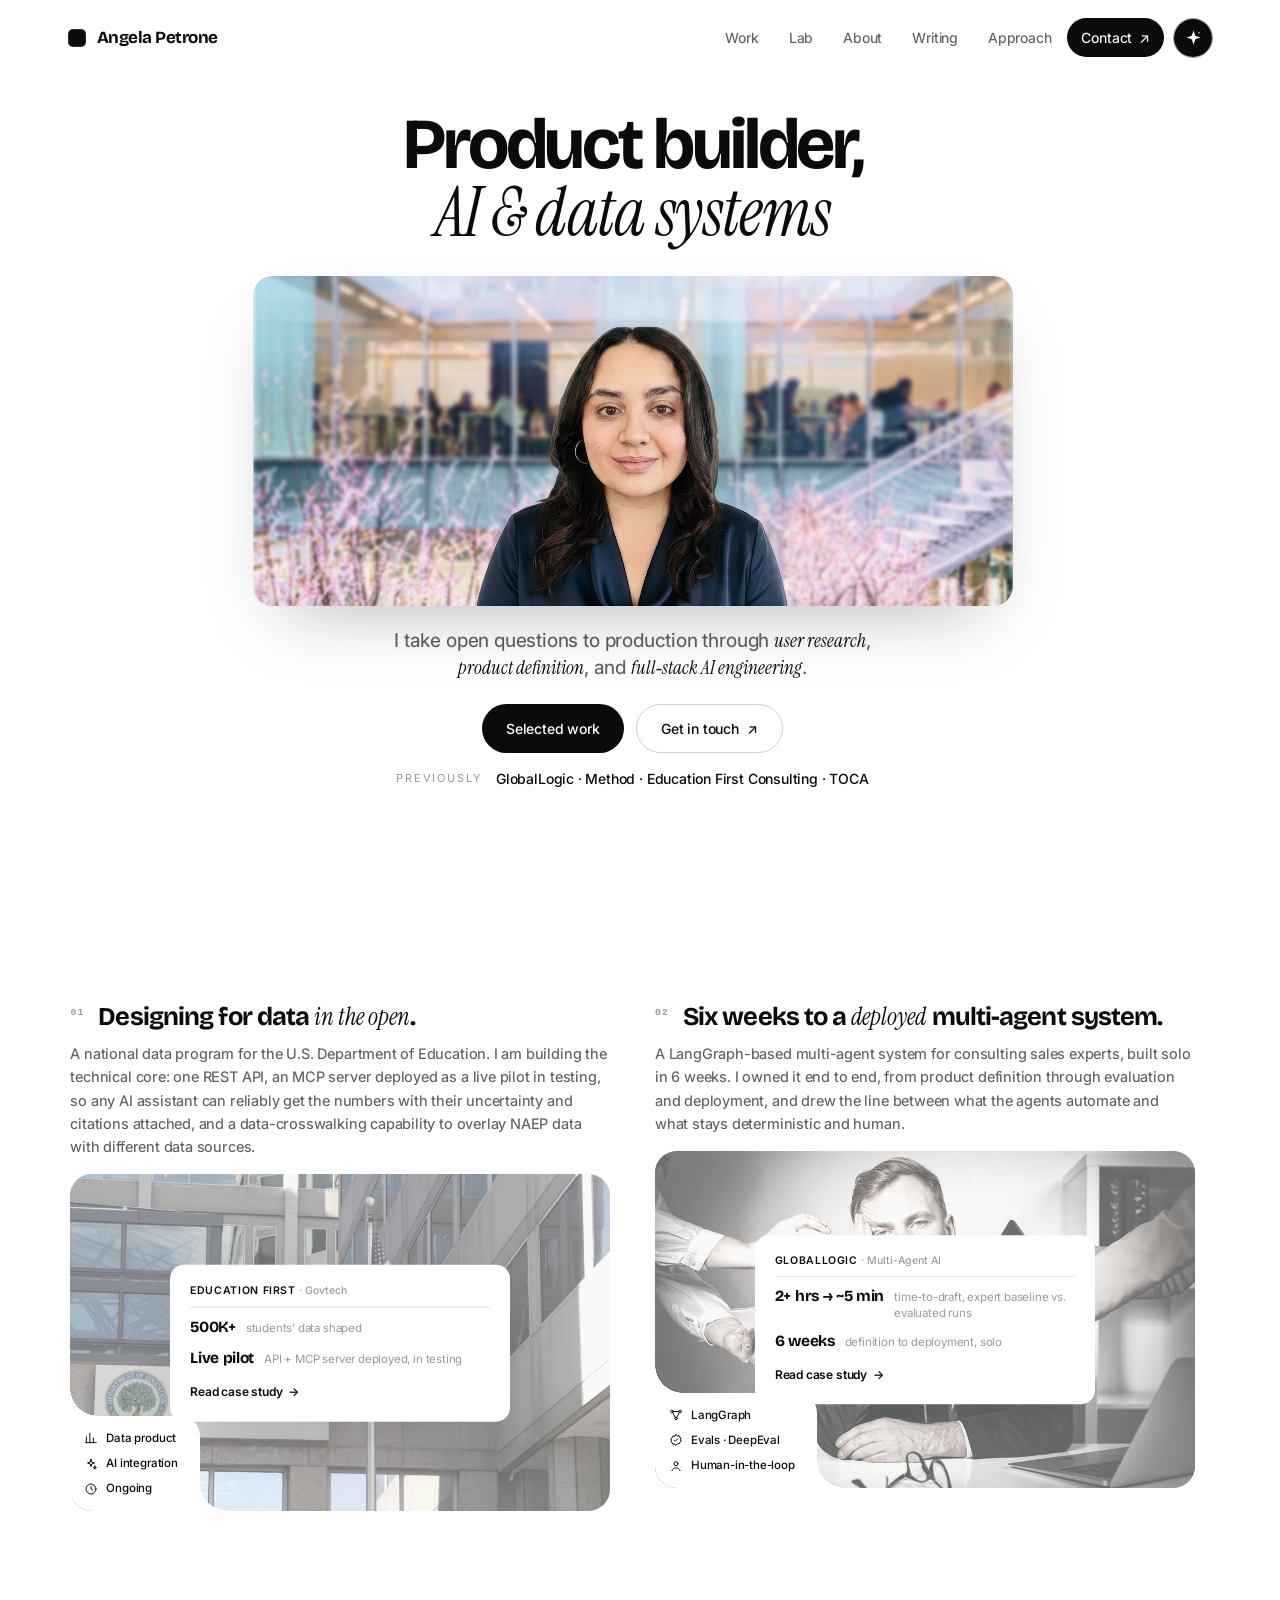
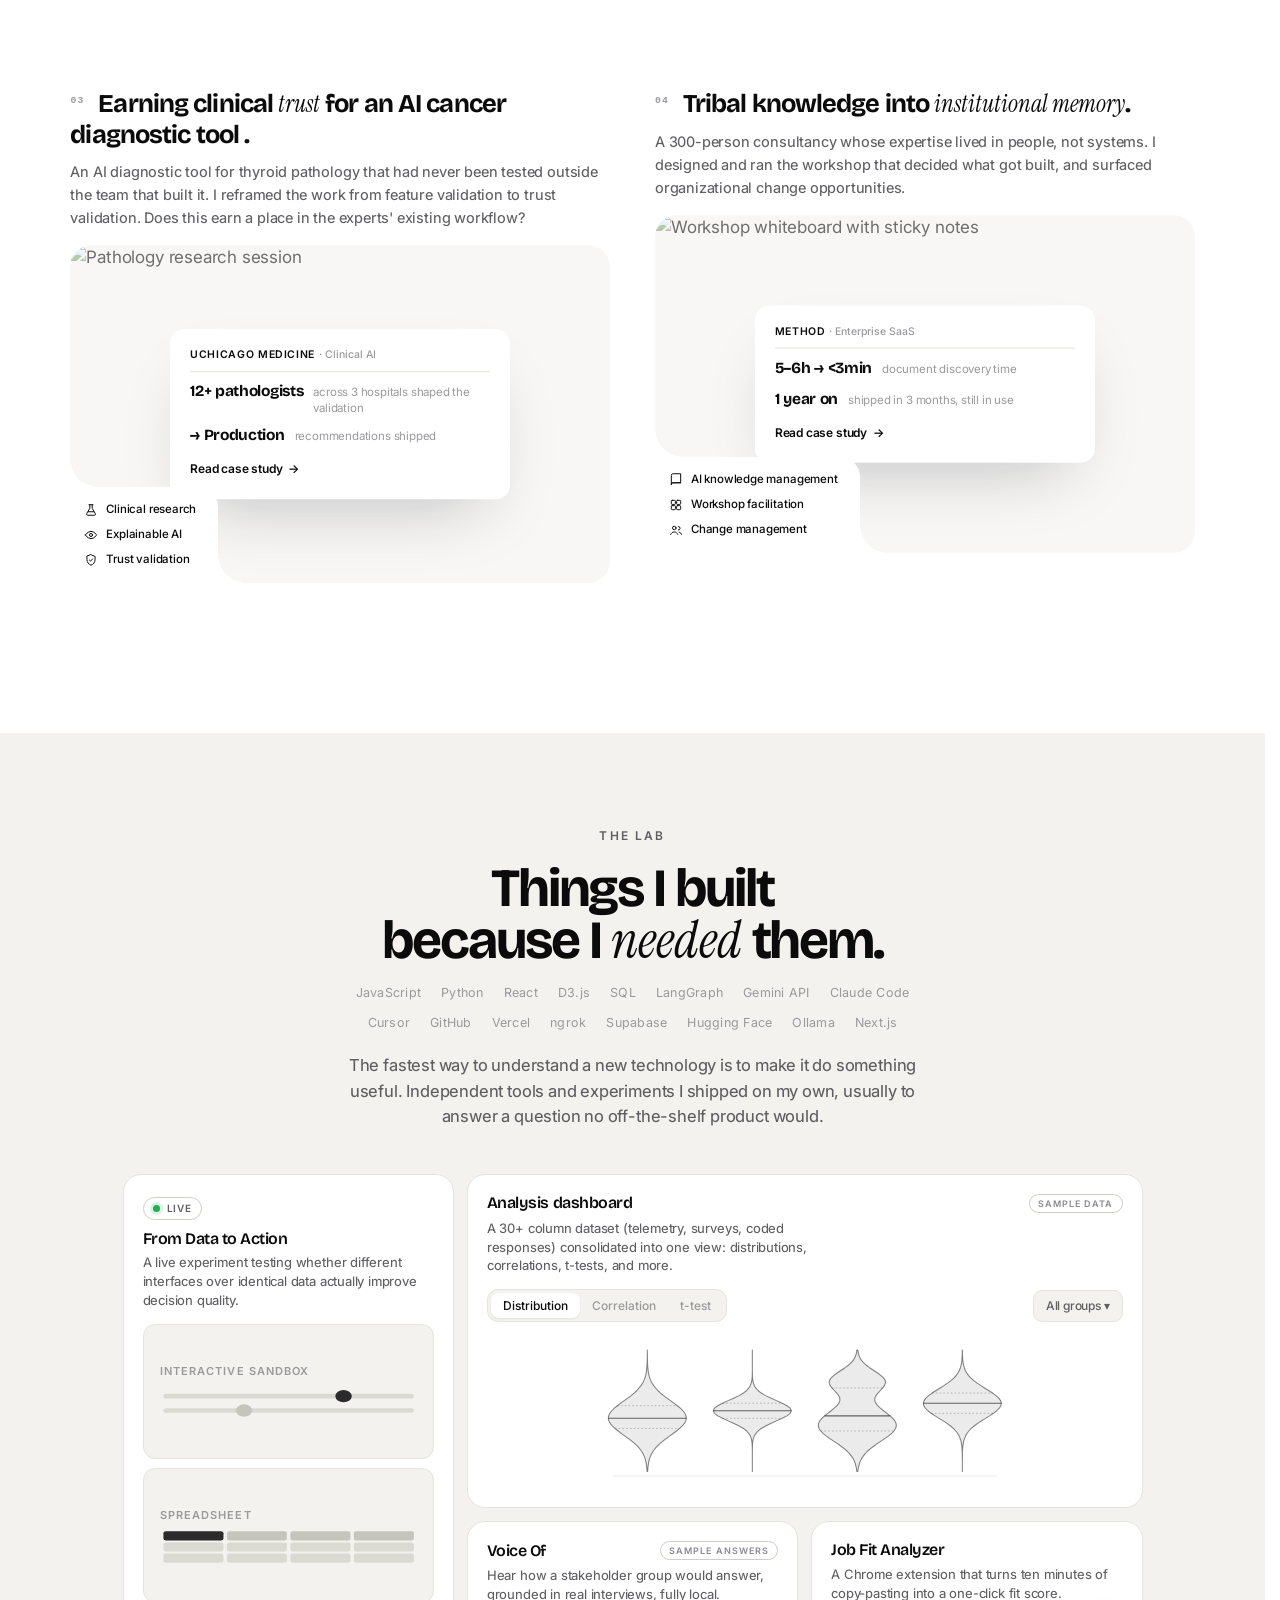
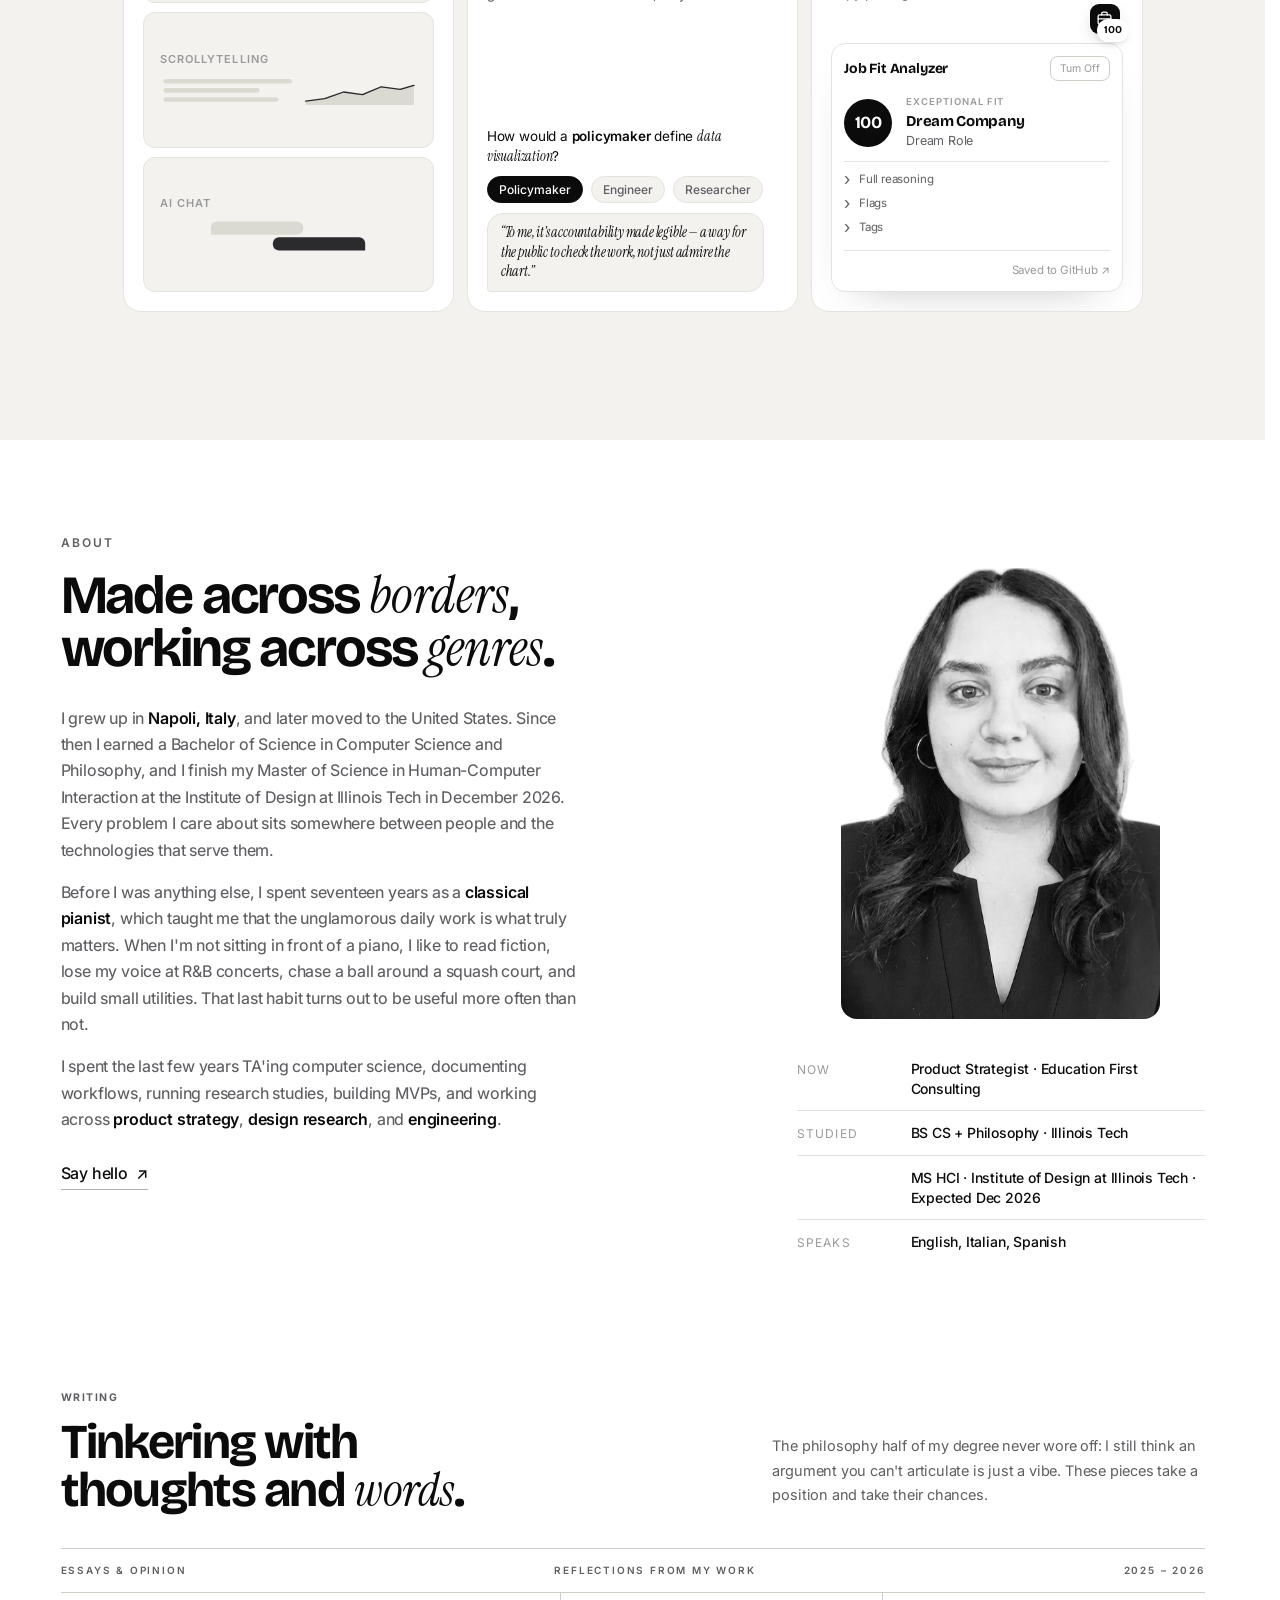
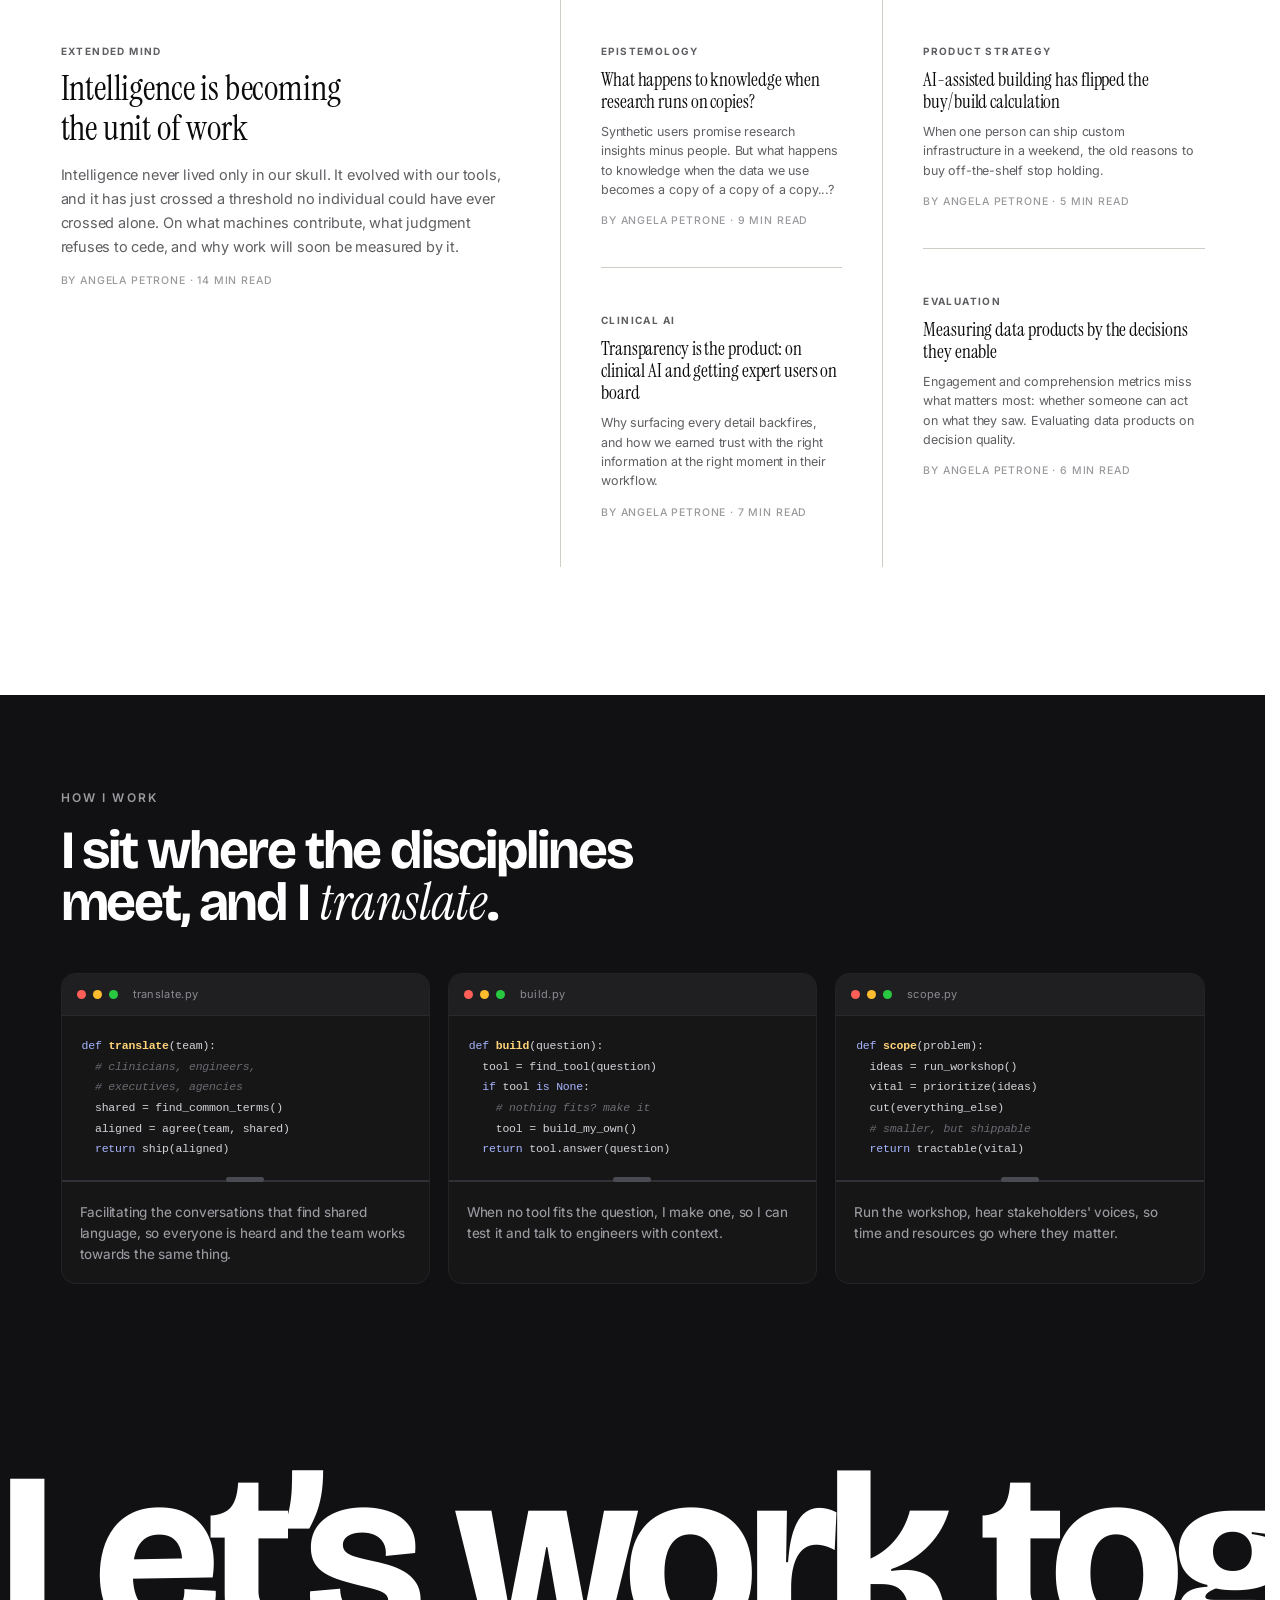
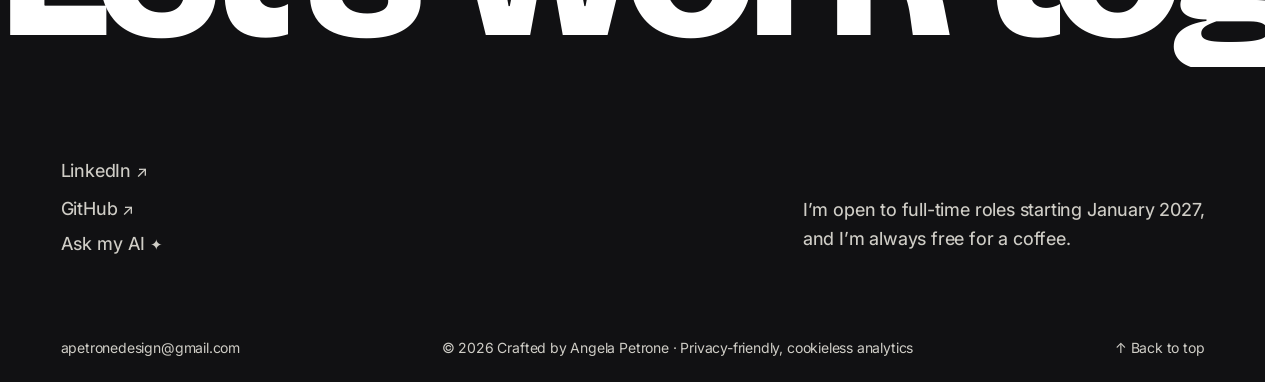
==== commit 8bc355b4: "Minor writing style improvements" ====
--- a/index.html
+++ b/index.html
@@ -4,11 +4,11 @@
 <meta charset="UTF-8">
 <meta name="viewport" content="width=device-width, initial-scale=1.0">
 <title>Angela Petrone — Product Builder | AI Systems &amp; Data Products</title>
-<meta name="description" content="Product builder working across AI systems and data products. I take open questions to production through user research, product definition, and full-stack AI engineering.">
+<meta name="description" content="Product builder working across AI systems and data products. I turn open questions into functional solutions through user research, product definition, and AI engineering">
 <link rel="canonical" href="https://apetrone.com/">
 <meta property="og:type" content="website">
 <meta property="og:title" content="Angela Petrone — Product Builder | AI Systems &amp; Data Products">
-<meta property="og:description" content="Product builder working across AI systems and data products. I take open questions to production through user research, product definition, and full-stack AI engineering.">
+<meta property="og:description" content="Product builder working across AI systems and data products. I turn open questions into functional solutions through user research, product definition, and AI engineering.">
 <meta property="og:url" content="https://apetrone.com/">
 <meta property="og:image" content="https://apetrone.com/assets/og-image.jpg">
 <meta name="twitter:card" content="summary_large_image">
@@ -19,7 +19,7 @@
   "name": "Angela Petrone",
   "url": "https://apetrone.com",
   "jobTitle": "Product Builder",
-  "description": "Product builder working across AI systems and data products, taking open questions to production through user research, product definition, and full-stack AI engineering.",
+  "description": "Product builder working across AI systems and data products, turning open questions into functional solutions through user research, product definition, and AI engineering.",
   "worksFor": { "@type": "Organization", "name": "Education First Consulting" },
   "alumniOf": { "@type": "CollegeOrUniversity", "name": "Institute of Design at Illinois Tech" },
   "knowsAbout": ["AI systems", "Data products", "Model Context Protocol", "Retrieval-augmented generation", "Multi-agent systems", "API design", "User research", "Human-Computer Interaction", "Data visualization"],
@@ -94,7 +94,7 @@
       <div class="wrap case-inner">
         <div class="case-head-row">
           <h3 class="case-title"><span class="case-n">01</span>Designing for data <em>in the open</em>.</h3>
-          <p class="case-desc">A national data program for the U.S. Department of Education. I build the technical core: one API returning data, charts, or narrative from a single query, and an MCP server deployed as a live pilot in testing, so any AI assistant reads the numbers with their uncertainty and citations attached.</p>
+          <p class="case-desc">A national data program for the U.S. Department of Education. I am building the technical core: one REST API, an MCP server deployed as a live pilot in testing, so any AI assistant can reliably get the numbers with their uncertainty and citations attached, and a data-crosswalking capability to overlay NAEP data with different data sources.</p>
         </div>
         <div class="case-media">
           <img src="assets/EdFirst/USDoE.jpg" alt="The U.S. Department of Education building with its entrance sign and an American flag" loading="lazy">
@@ -112,7 +112,7 @@
       <div class="wrap case-inner">
         <div class="case-head-row">
           <h3 class="case-title"><span class="case-n">02</span>Six weeks to a <em>deployed</em> multi-agent system.</h3>
-          <p class="case-desc">A LangGraph-based multi-agent system for consulting sales experts, built solo in 6 weeks. I owned it end to end, from product definition through evaluation and deployment, and drew the line between what the agents automate and what stays personal.</p>
+          <p class="case-desc">A LangGraph-based multi-agent system for consulting sales experts, built solo in 6 weeks. I owned it end to end, from product definition through evaluation and deployment, and drew the line between what the agents automate and what stays deterministic and human.</p>
         </div>
         <div class="case-media">
           <img src="assets/GlobalLogic/Cover-Busy-Manager.jpg" alt="Overwhelmed manager at a desk as hands thrust phones and documents at him from every side" loading="lazy">
@@ -148,7 +148,7 @@
       <div class="wrap case-inner">
         <div class="case-head-row">
           <h3 class="case-title"><span class="case-n">04</span>Tribal knowledge into <em>institutional memory</em>.</h3>
-          <p class="case-desc">A 300-person consultancy whose expertise lived in people, not systems. I designed and ran the workshop that decided what got built, and surfaced the dependency everything else hinged on.</p>
+          <p class="case-desc">A 300-person consultancy whose expertise lived in people, not systems. I designed and ran the workshop that decided what got built, and surfaced organizational change opportunities.</p>
         </div>
         <div class="case-media">
           <img src="https://images.unsplash.com/photo-1677506048148-0c914dd8197b?ixlib=rb-4.1.0&q=70&w=2000&auto=format&fit=crop" alt="Workshop whiteboard with sticky notes" loading="lazy">
@@ -319,8 +319,8 @@
         <span class="kicker">About</span>
         <h2 class="sec-title">Made across <em>borders</em>,<br>working across <em>genres</em>.</h2>
         <p>I grew up in <strong>Napoli, Italy</strong>, and later moved to the United States. Since then I earned a Bachelor of Science in Computer Science and Philosophy, and I finish my Master of Science in Human-Computer Interaction at the Institute of Design at Illinois Tech in December 2026. Every problem I care about sits somewhere between people and the technologies that serve them.</p>
-        <p>Before I was anything else, I spent seventeen years as a <strong>classical pianist</strong>, which taught me a lesson that transferred to everything else: the unglamorous daily work is what truly matters. When I'm not sitting in front of a piano, I like to read novels (preferably on a beach), lose my voice at R&amp;B concerts, chase a ball around a squash court, and build small utilities nobody asked for. That last instinct turns out to be useful more often than it has any right to be.</p>
-        <p>I spent the last few years teaching computer science, documenting workflows, running research studies, shipping MVPs, and working across <strong>product strategy</strong>, <strong>design research</strong>, and <strong>engineering</strong>. The common denominator? Figure out the confusing bit, then hand people a solution and see if it works.</p>
+        <p>Before I was anything else, I spent seventeen years as a <strong>classical pianist</strong>, which taught me that the unglamorous daily work is what truly matters. When I'm not sitting in front of a piano, I like to read fiction, lose my voice at R&amp;B concerts, chase a ball around a squash court, and build small utilities.  That last habit turns out to be useful more often than not.</p>
+        <p>I spent the last few years TA'ing computer science, documenting workflows, running research studies, building MVPs, and working across <strong>product strategy</strong>, <strong>design research</strong>, and <strong>engineering</strong>.</p>
         <a href="#contact" class="text-link">Say hello <span aria-hidden="true">↗</span></a>
       </div>
       <aside class="about-side reveal" data-d="1">
@@ -429,7 +429,7 @@
   cut(everything_else)
   <span class="cc-cm"># smaller, but shippable</span>
   <span class="ck">return</span> tractable(vital)</code></pre>
-          <p class="cc-note">Run the workshop, hear the voices, prioritize what comes up, so time and resources go where they matter.</p>
+          <p class="cc-note">Run the workshop, hear stakeholders' voices, so time and resources go where they matter.</p>
         </article>
       </div>
     </div>
@@ -502,6 +502,6 @@
   </div>
 </div>
 
-<script src="main.js?v=90"></script>
+<script src="main.js?v=91"></script>
 </body>
 </html>
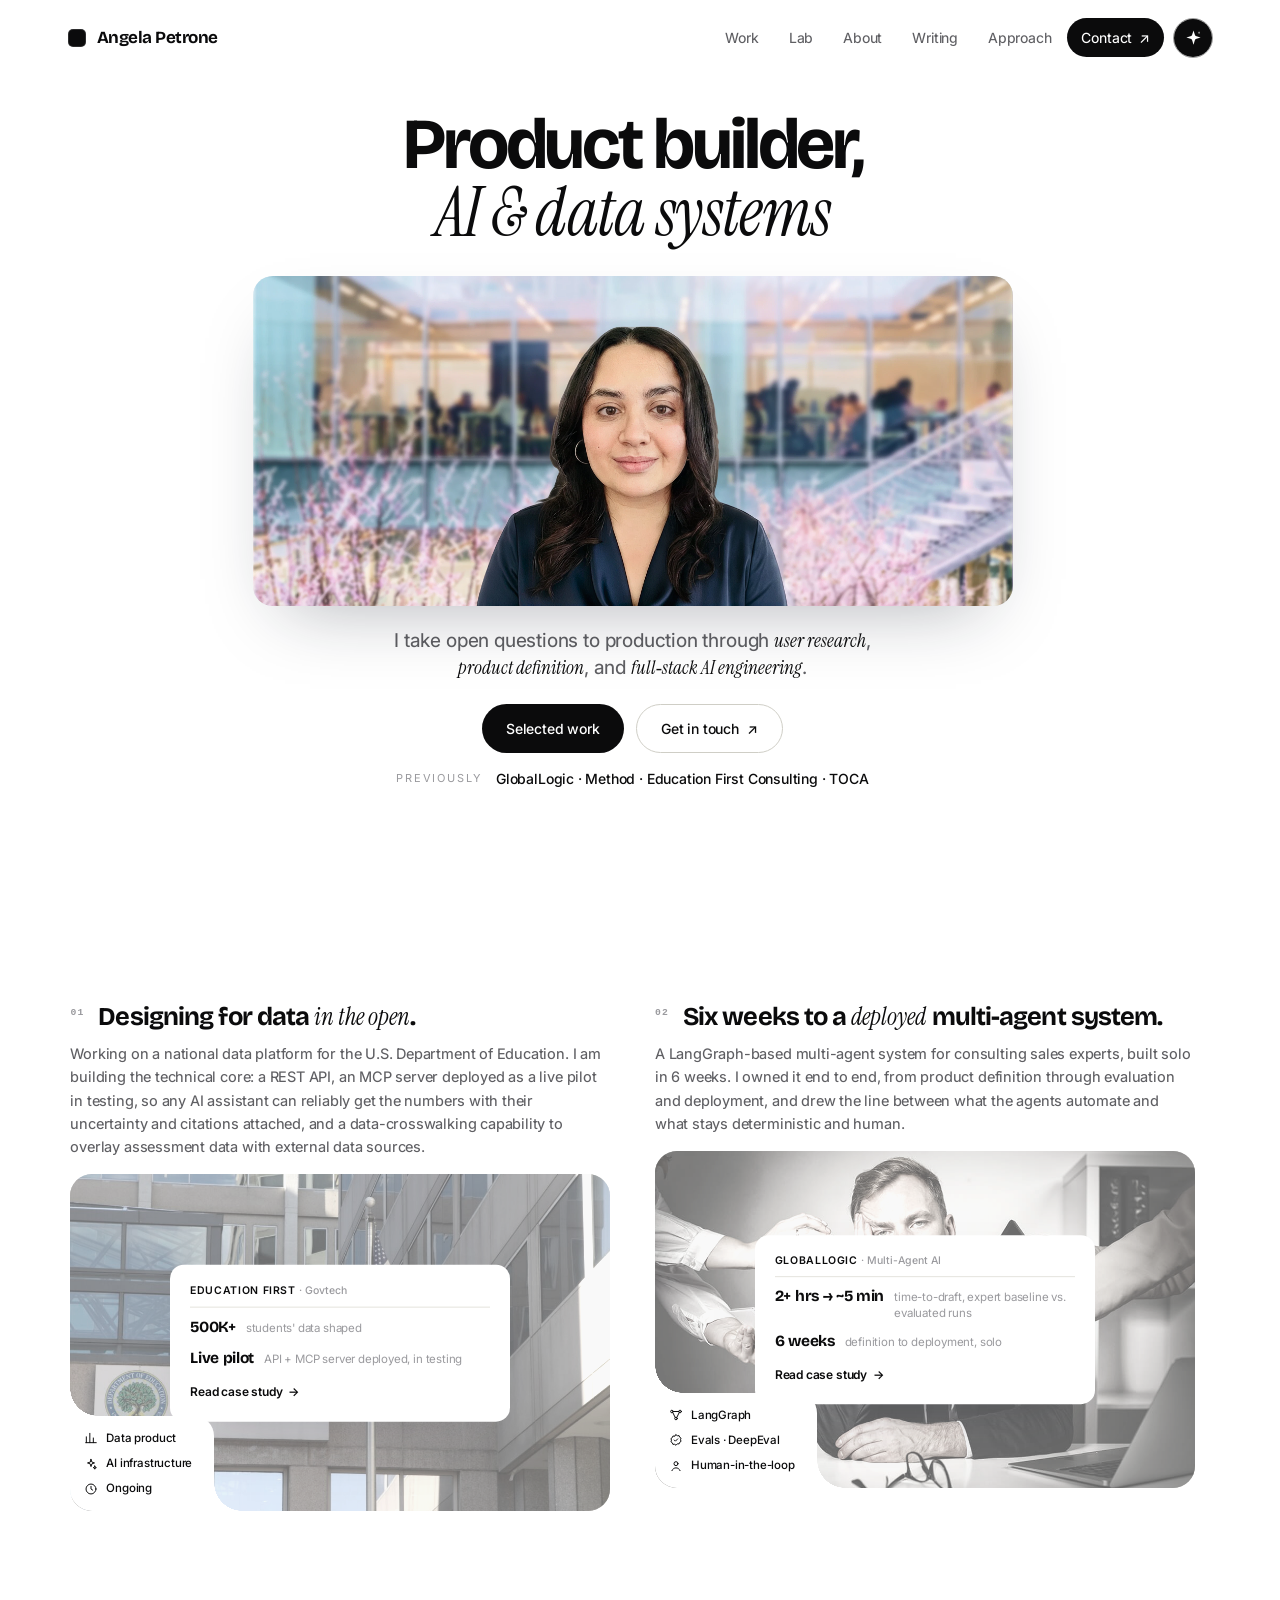
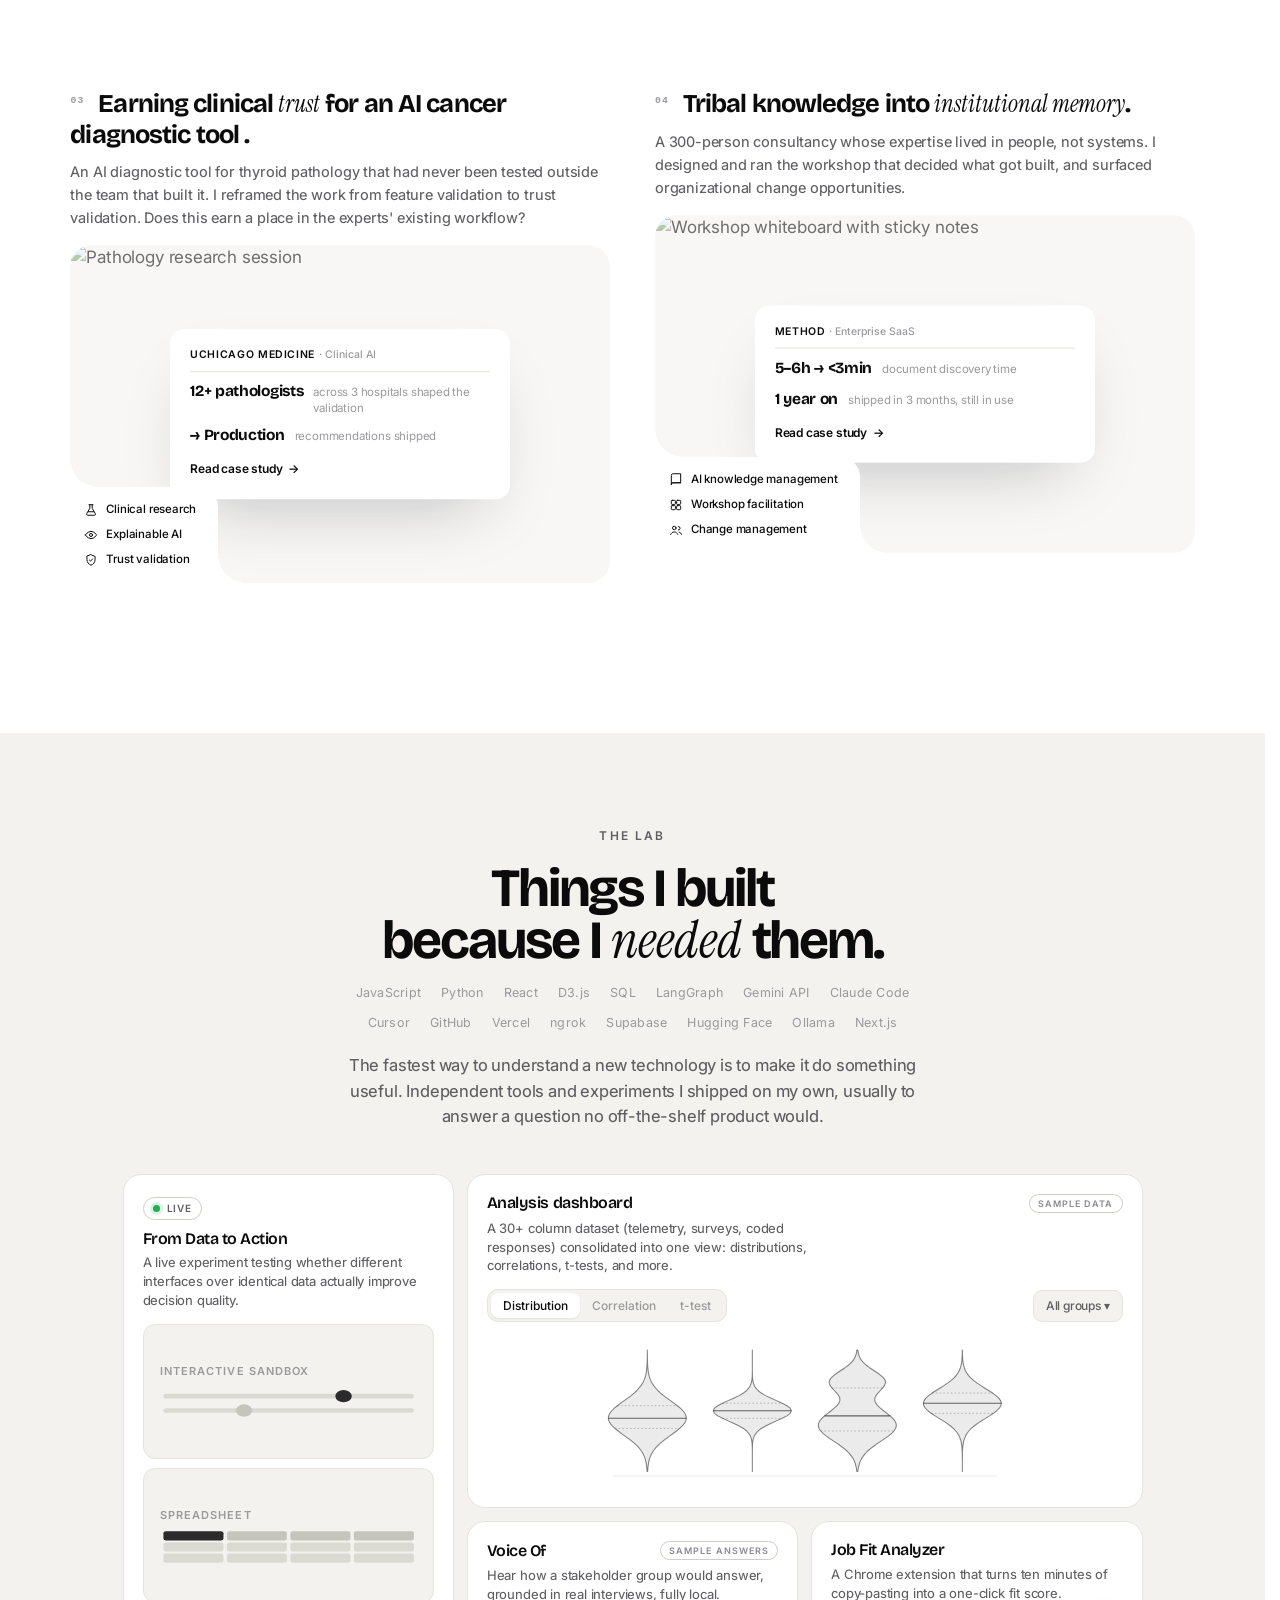
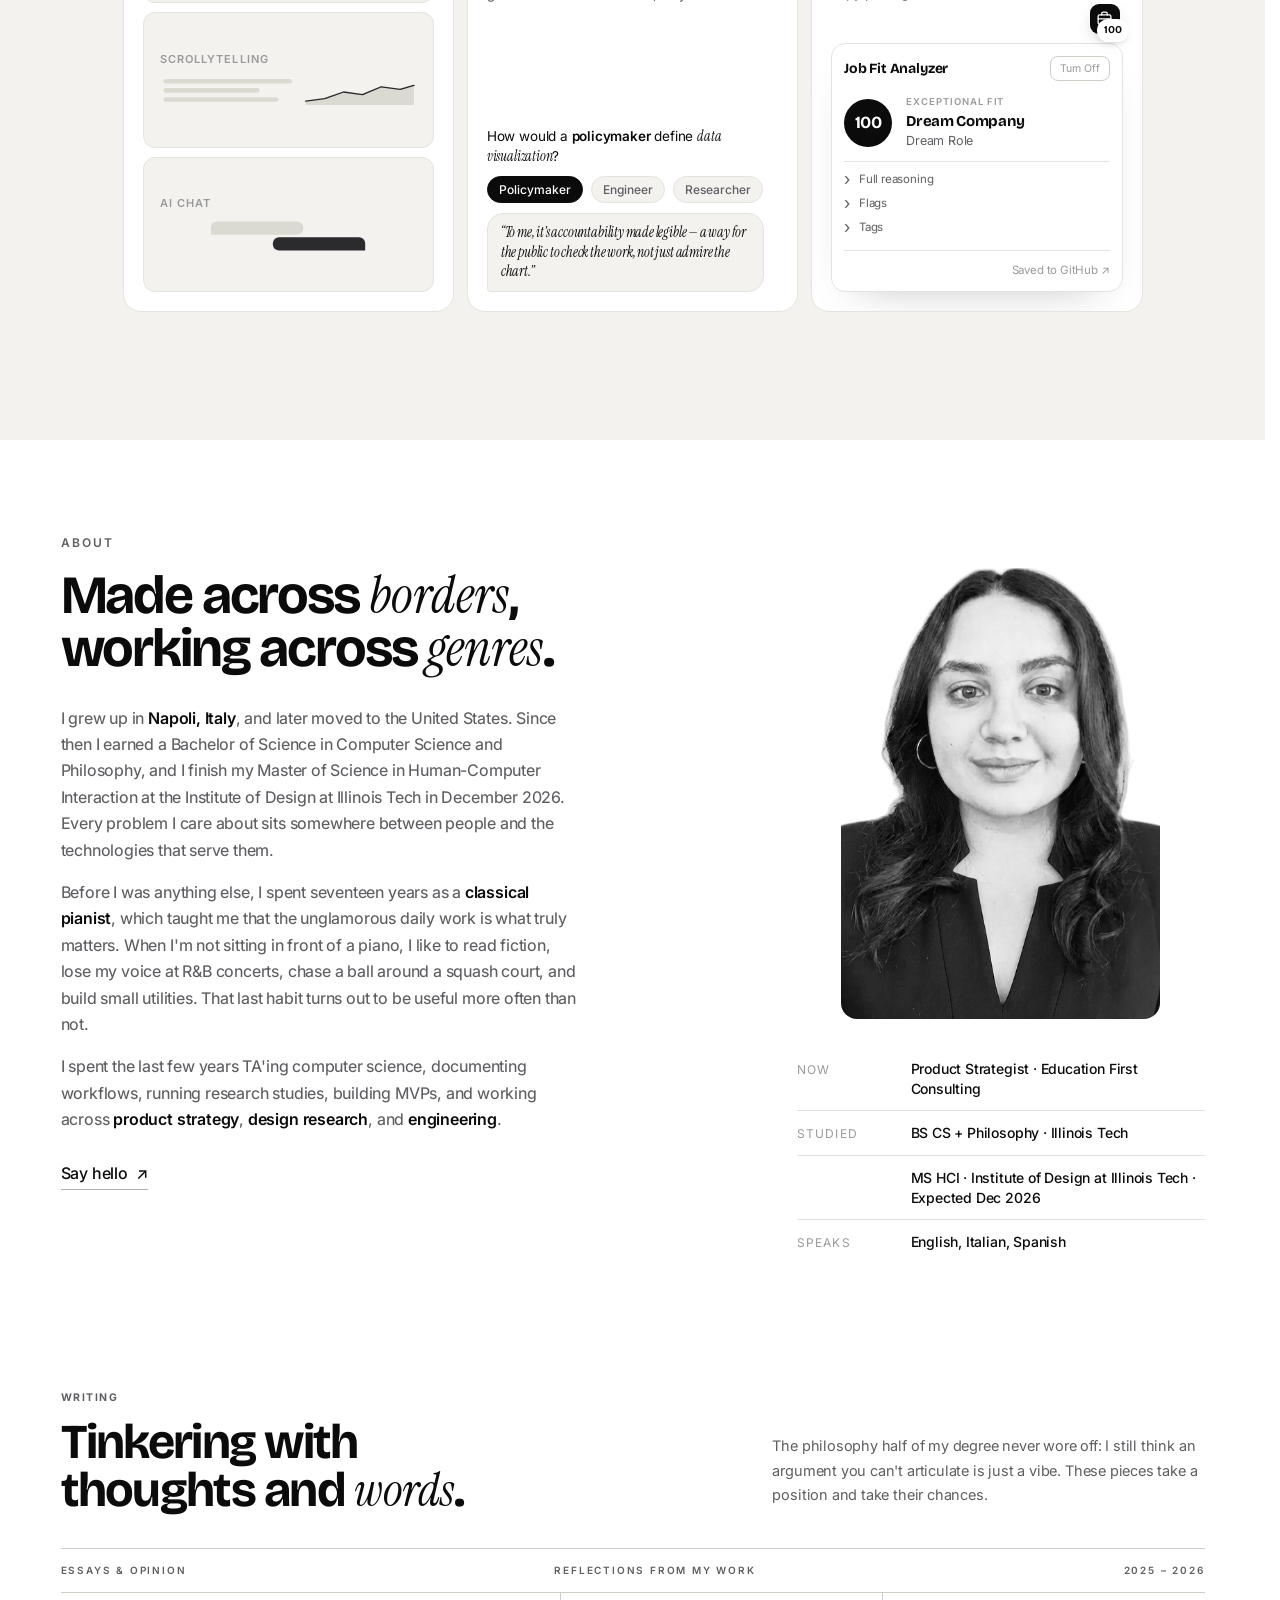
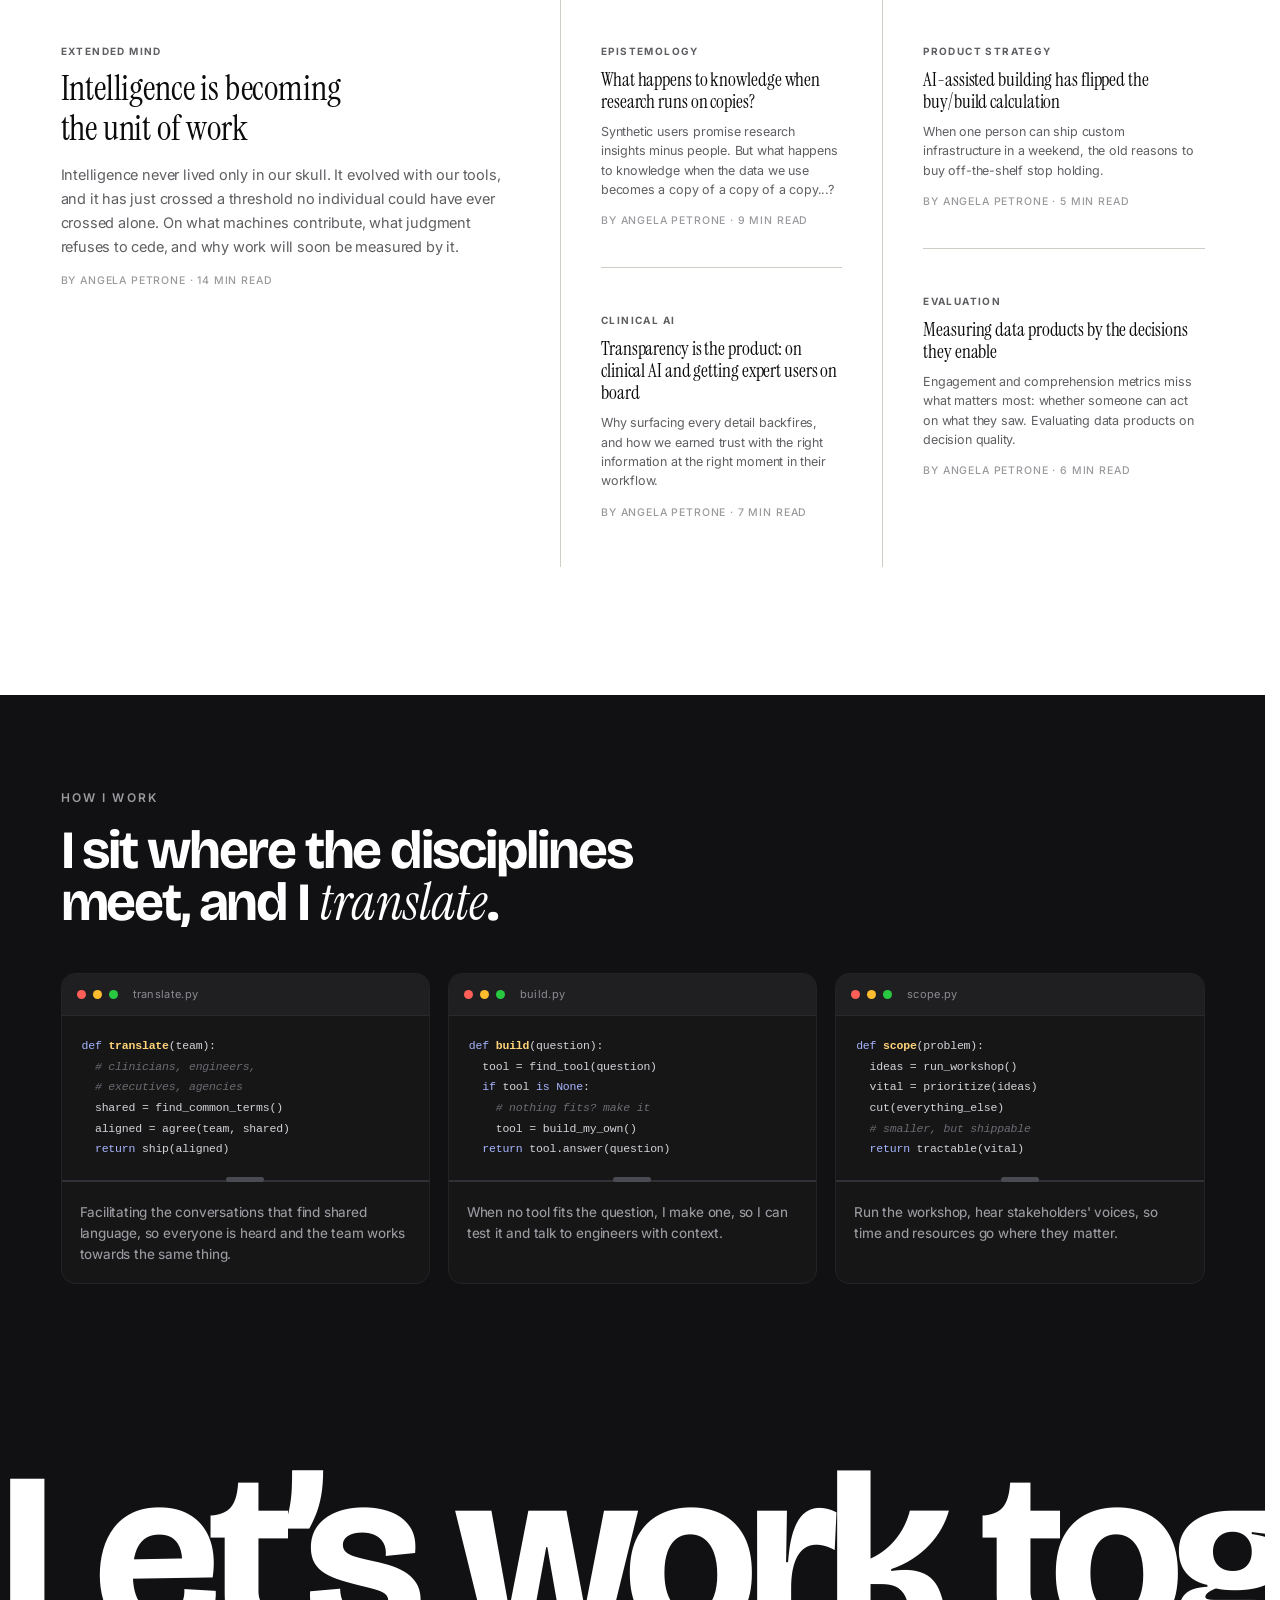
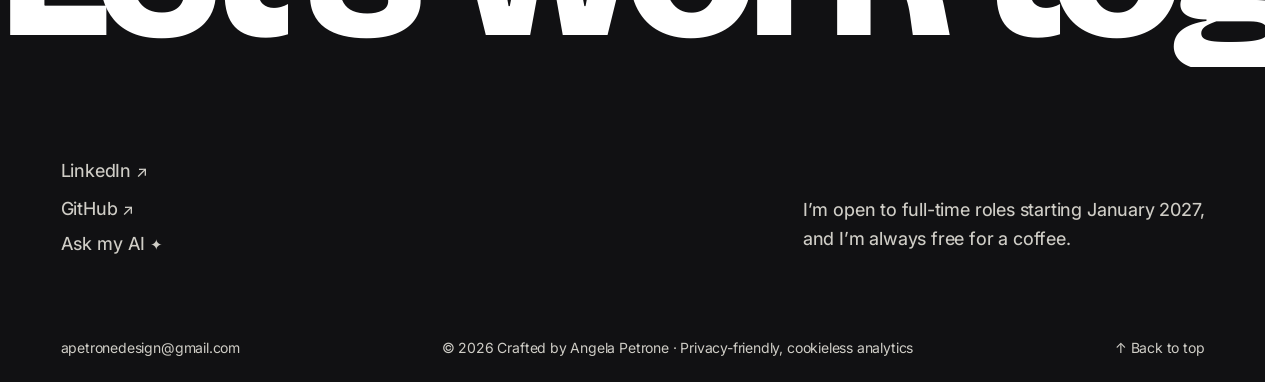
==== commit c6ff2e23: "Refine descriptions for work blurbs" ====
--- a/index.html
+++ b/index.html
@@ -94,7 +94,7 @@
       <div class="wrap case-inner">
         <div class="case-head-row">
           <h3 class="case-title"><span class="case-n">01</span>Designing for data <em>in the open</em>.</h3>
-          <p class="case-desc">A national data program for the U.S. Department of Education. I am building the technical core: one REST API, an MCP server deployed as a live pilot in testing, so any AI assistant can reliably get the numbers with their uncertainty and citations attached, and a data-crosswalking capability to overlay NAEP data with different data sources.</p>
+          <p class="case-desc">Working on a national data platform for the U.S. Department of Education. I am building the technical core: a REST API, an MCP server deployed as a live pilot in testing, so any AI assistant can reliably get the numbers with their uncertainty and citations attached, and a data-crosswalking capability to overlay assessment data with external data sources.</p>
         </div>
         <div class="case-media">
           <img src="assets/EdFirst/USDoE.jpg" alt="The U.S. Department of Education building with its entrance sign and an American flag" loading="lazy">
@@ -103,7 +103,7 @@
             <div class="cp-stat"><span class="cp-num">500K+</span><span class="cp-lbl">students' data shaped</span></div><div class="cp-stat"><span class="cp-num">Live pilot</span><span class="cp-lbl">API + MCP server deployed, in testing</span></div>
             <span class="case-link">Read case study <span aria-hidden="true">→</span></span>
           </div>
-          <ul class="case-tags" aria-hidden="true"><li><svg viewBox="0 0 24 24" fill="none" stroke="currentColor" stroke-width="1.7" stroke-linecap="round" stroke-linejoin="round"><path d="M4 20V10M10 20V4M16 20v-8M21 20H3"/></svg>Data product</li><li><svg viewBox="0 0 24 24" fill="none" stroke="currentColor" stroke-width="1.7" stroke-linecap="round" stroke-linejoin="round"><path d="M12 4l1.5 4.7L18 10.2l-4.5 1.5L12 16.4l-1.5-4.7L6 10.2l4.5-1.5z"/><path d="M18.5 15.5l.7 2 2 .7-2 .7-.7 2-.7-2-2-.7 2-.7z"/></svg>AI integration</li><li><svg viewBox="0 0 24 24" fill="none" stroke="currentColor" stroke-width="1.7" stroke-linecap="round" stroke-linejoin="round"><circle cx="12" cy="12" r="8.5"/><path d="M12 7.5V12l3 2"/></svg>Ongoing</li></ul>
+          <ul class="case-tags" aria-hidden="true"><li><svg viewBox="0 0 24 24" fill="none" stroke="currentColor" stroke-width="1.7" stroke-linecap="round" stroke-linejoin="round"><path d="M4 20V10M10 20V4M16 20v-8M21 20H3"/></svg>Data product</li><li><svg viewBox="0 0 24 24" fill="none" stroke="currentColor" stroke-width="1.7" stroke-linecap="round" stroke-linejoin="round"><path d="M12 4l1.5 4.7L18 10.2l-4.5 1.5L12 16.4l-1.5-4.7L6 10.2l4.5-1.5z"/><path d="M18.5 15.5l.7 2 2 .7-2 .7-.7 2-.7-2-2-.7 2-.7z"/></svg>AI infrastructure</li><li><svg viewBox="0 0 24 24" fill="none" stroke="currentColor" stroke-width="1.7" stroke-linecap="round" stroke-linejoin="round"><circle cx="12" cy="12" r="8.5"/><path d="M12 7.5V12l3 2"/></svg>Ongoing</li></ul>
         </div>
       </div>
     </a>
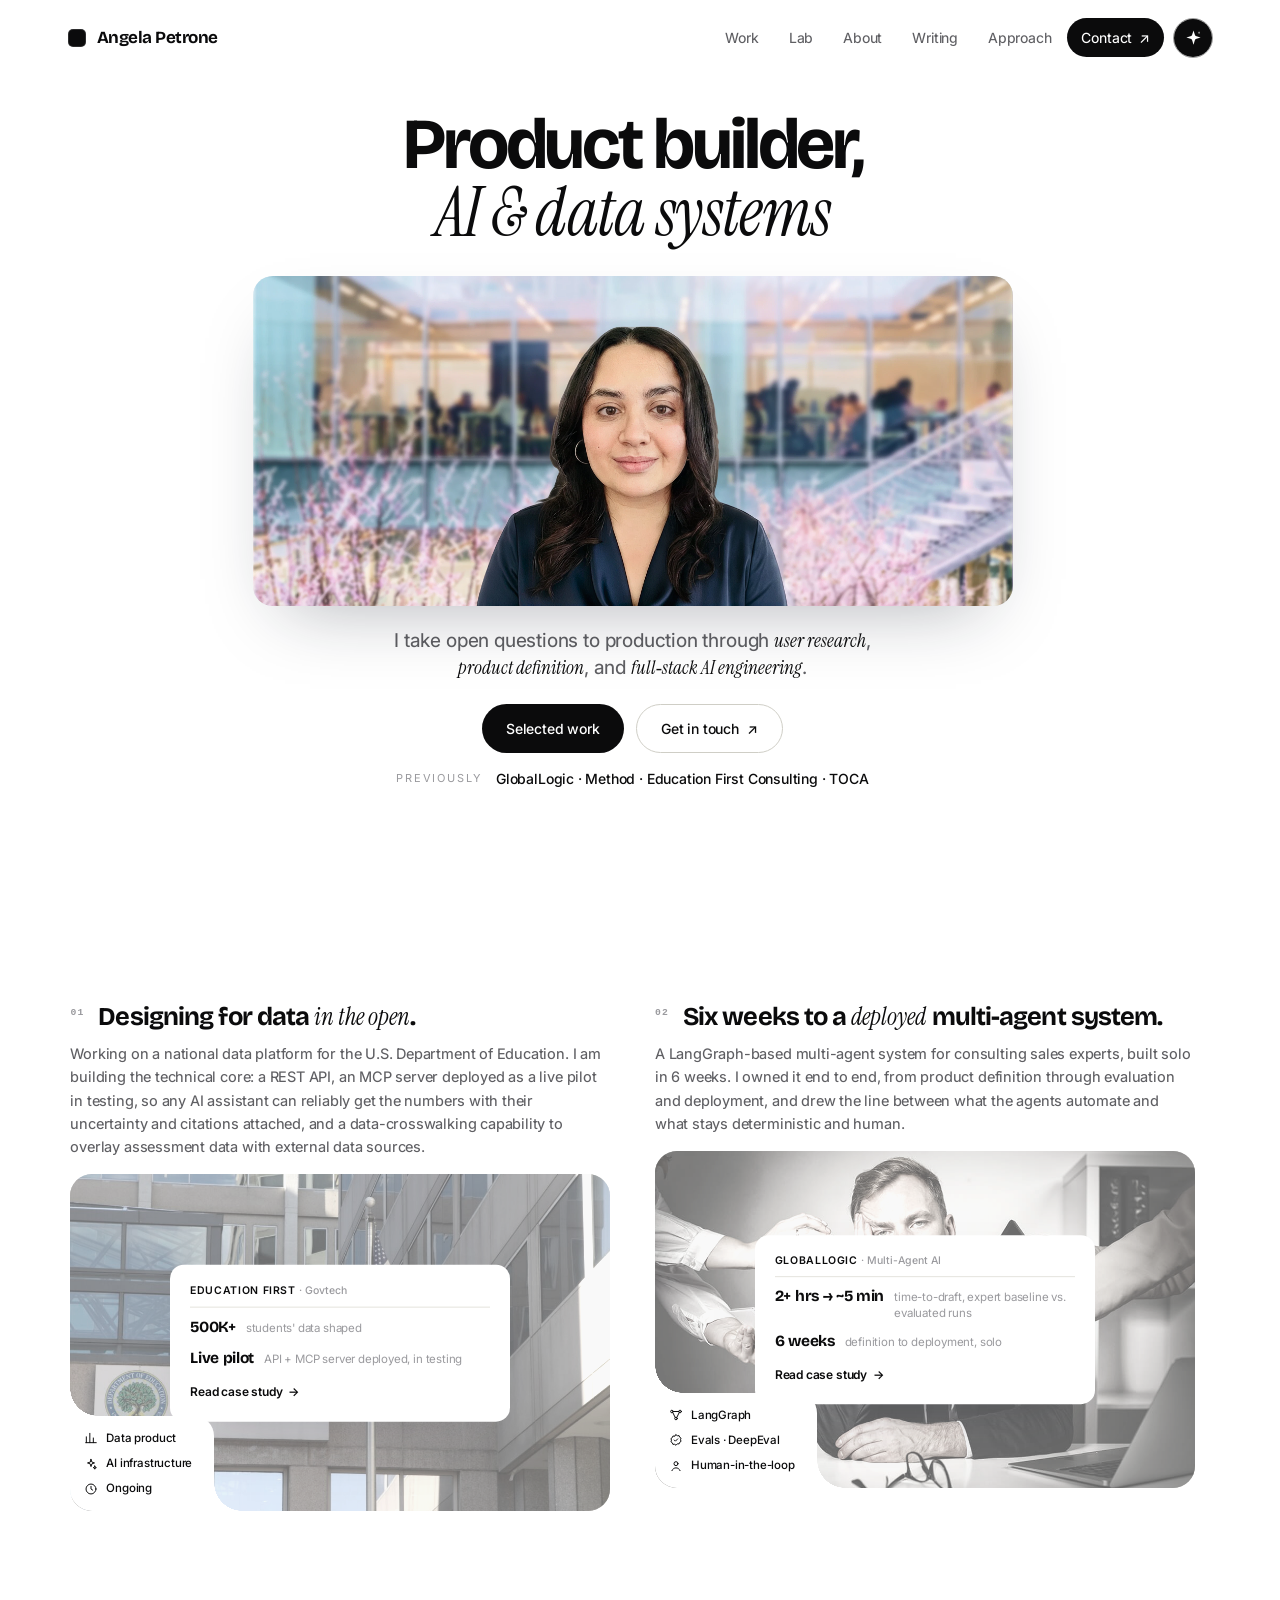
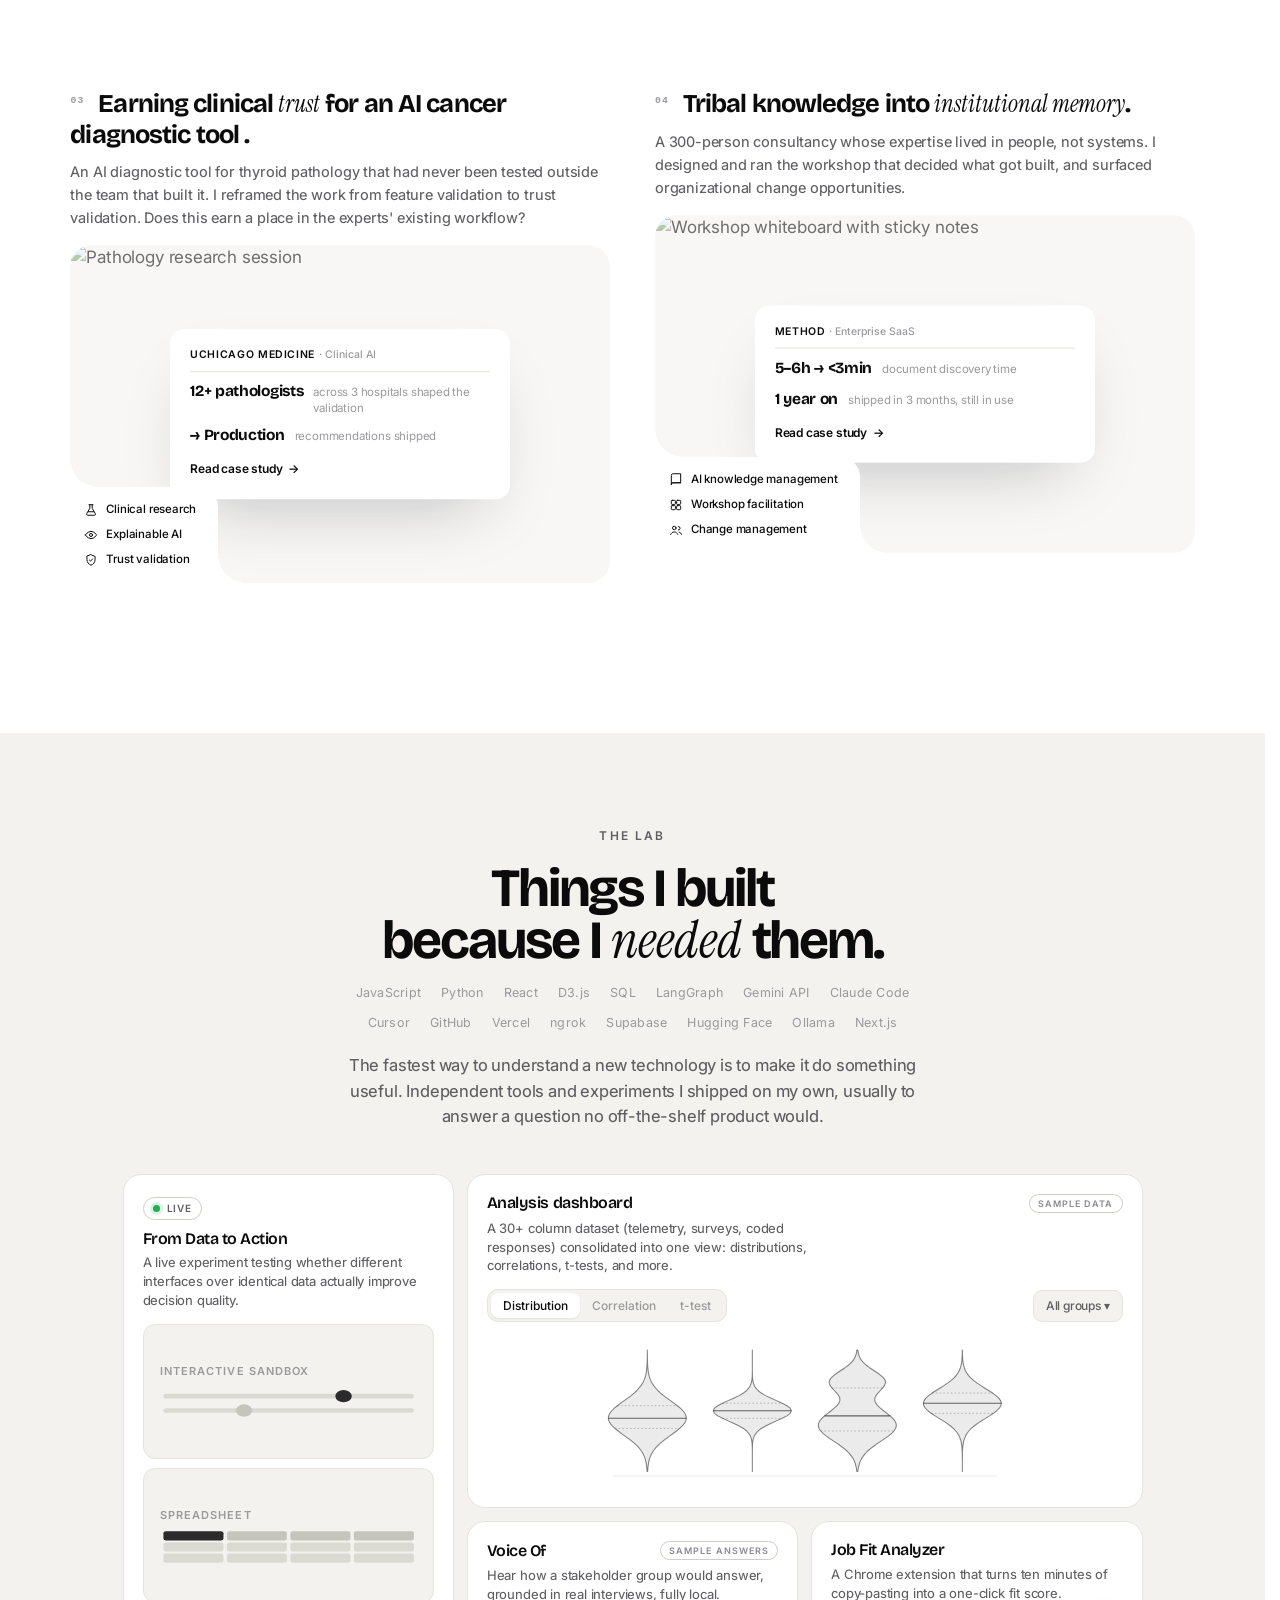
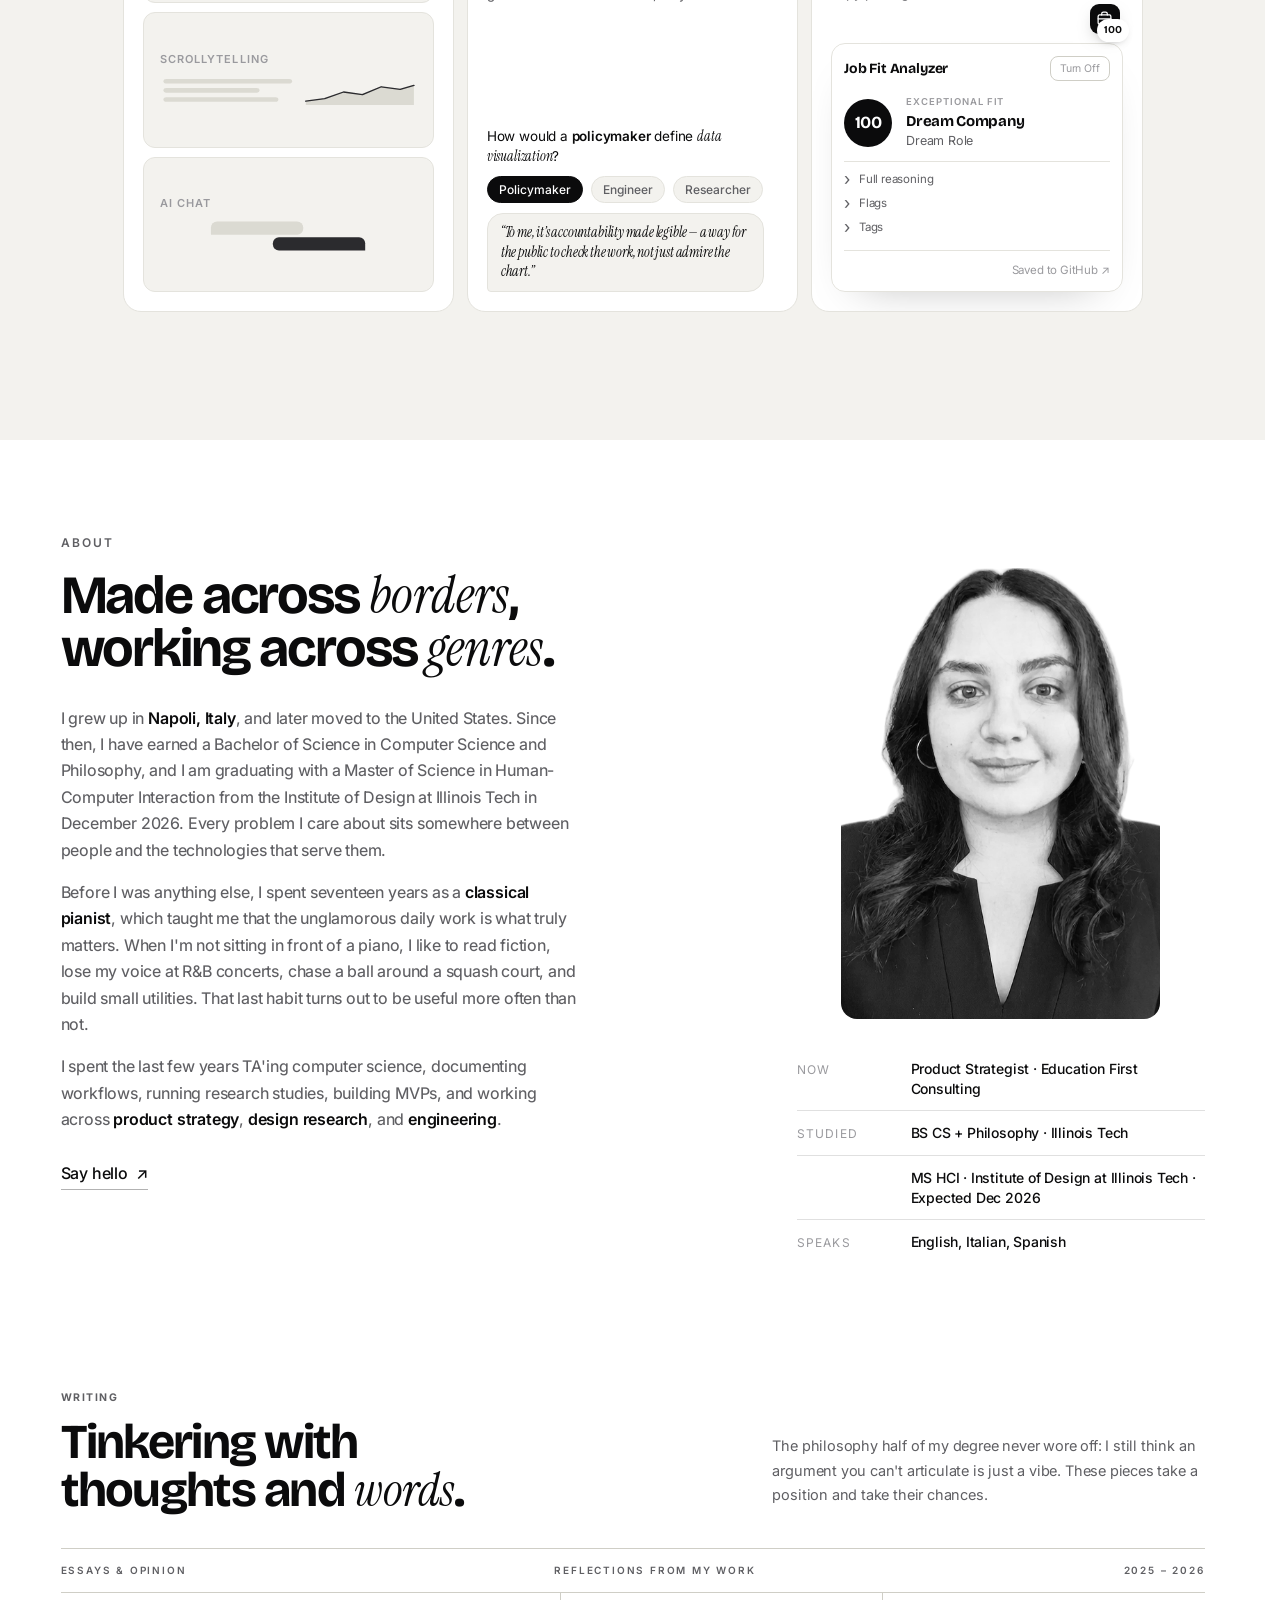
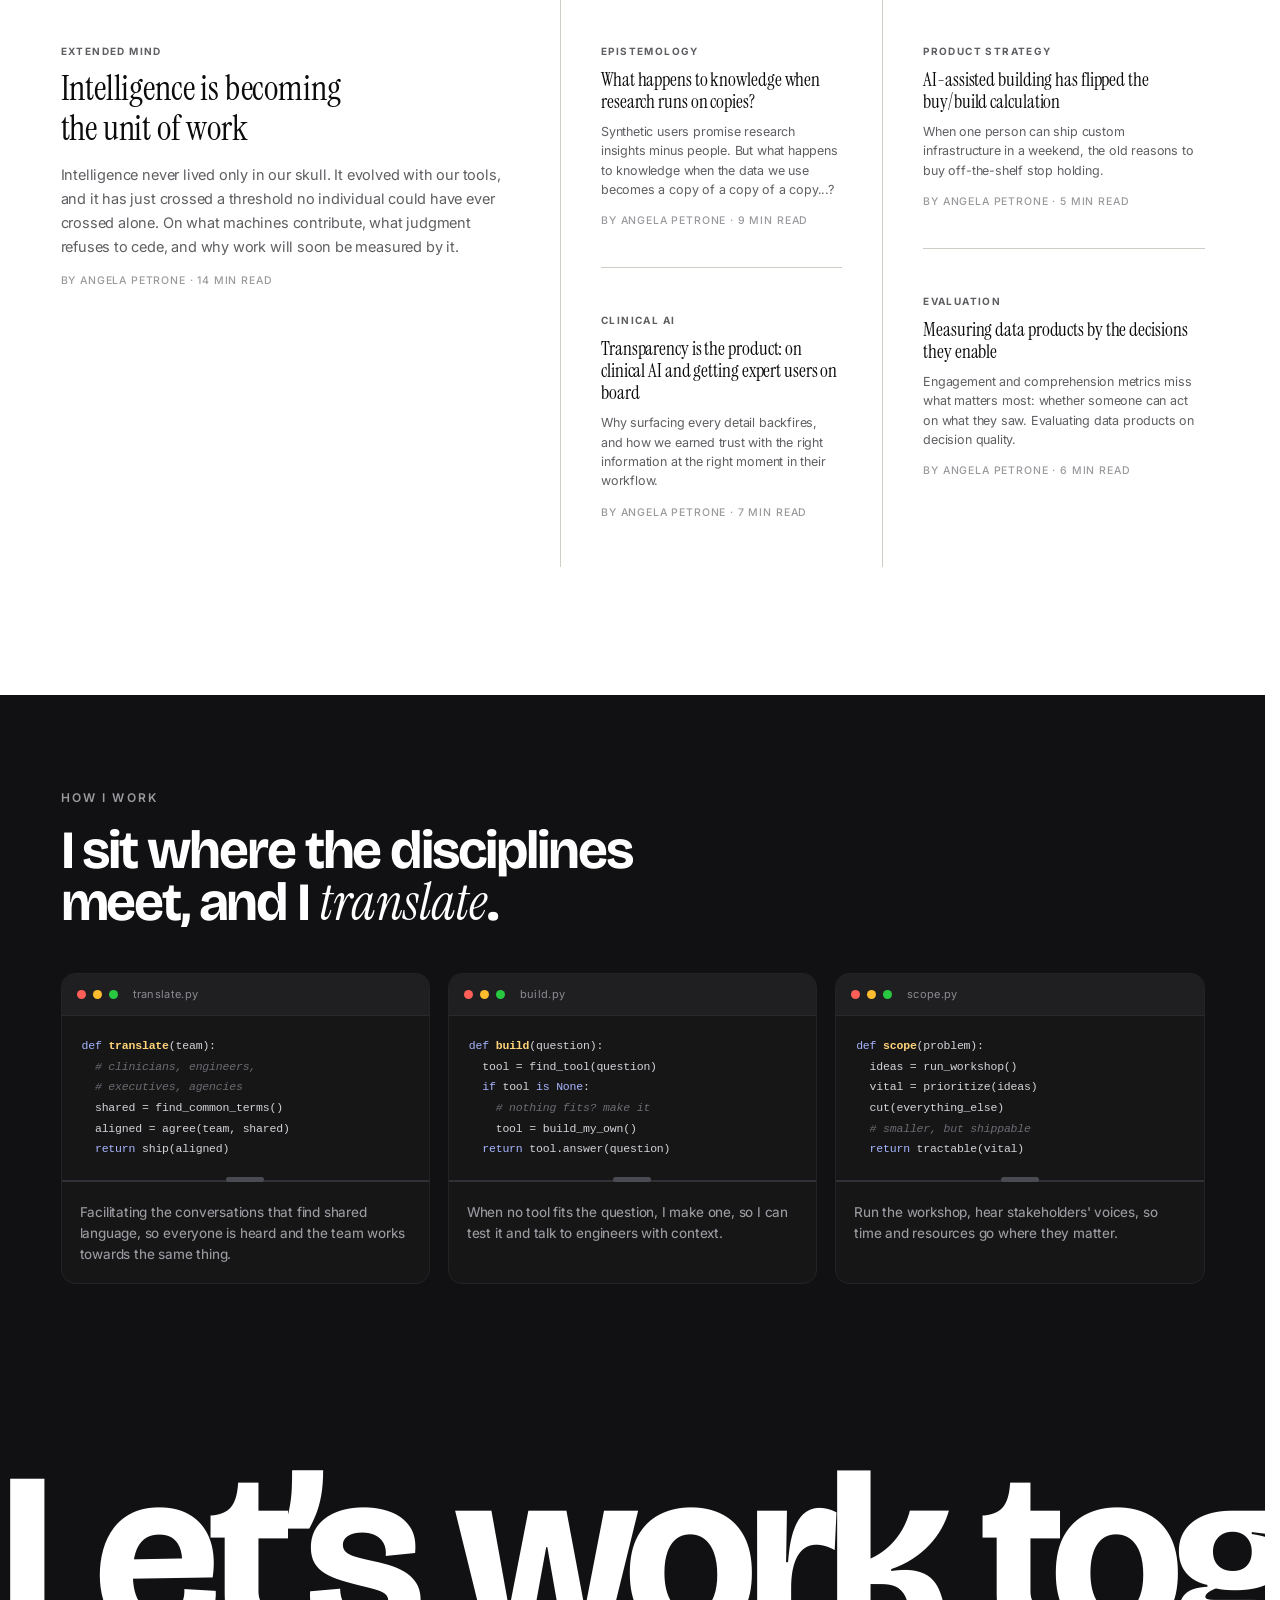
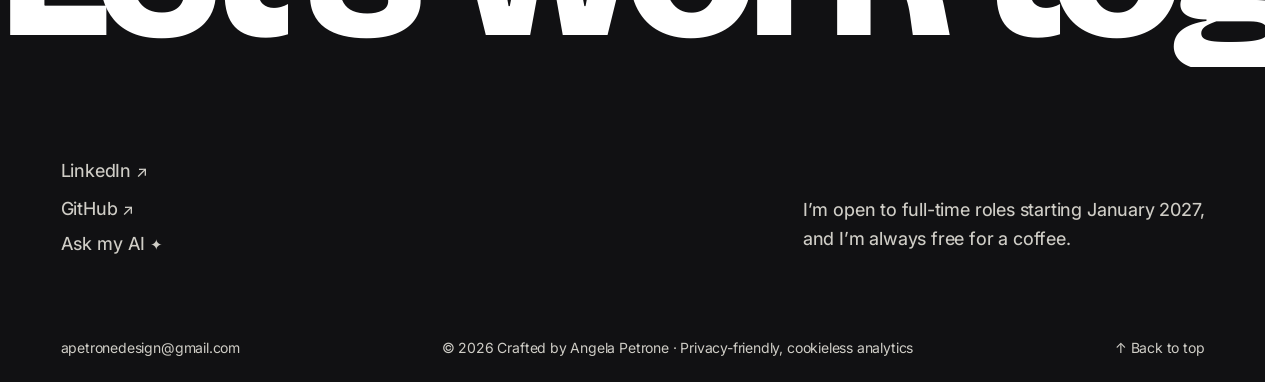
==== commit 8b934ed0: "language refinement of bio" ====
--- a/index.html
+++ b/index.html
@@ -318,7 +318,7 @@
       <div class="about-copy reveal">
         <span class="kicker">About</span>
         <h2 class="sec-title">Made across <em>borders</em>,<br>working across <em>genres</em>.</h2>
-        <p>I grew up in <strong>Napoli, Italy</strong>, and later moved to the United States. Since then I earned a Bachelor of Science in Computer Science and Philosophy, and I finish my Master of Science in Human-Computer Interaction at the Institute of Design at Illinois Tech in December 2026. Every problem I care about sits somewhere between people and the technologies that serve them.</p>
+        <p>I grew up in <strong>Napoli, Italy</strong>, and later moved to the United States. Since then, I have earned a Bachelor of Science in Computer Science and Philosophy, and I am graduating with a Master of Science in Human-Computer Interaction from the Institute of Design at Illinois Tech in December 2026. Every problem I care about sits somewhere between people and the technologies that serve them.</p>
         <p>Before I was anything else, I spent seventeen years as a <strong>classical pianist</strong>, which taught me that the unglamorous daily work is what truly matters. When I'm not sitting in front of a piano, I like to read fiction, lose my voice at R&amp;B concerts, chase a ball around a squash court, and build small utilities.  That last habit turns out to be useful more often than not.</p>
         <p>I spent the last few years TA'ing computer science, documenting workflows, running research studies, building MVPs, and working across <strong>product strategy</strong>, <strong>design research</strong>, and <strong>engineering</strong>.</p>
         <a href="#contact" class="text-link">Say hello <span aria-hidden="true">↗</span></a>
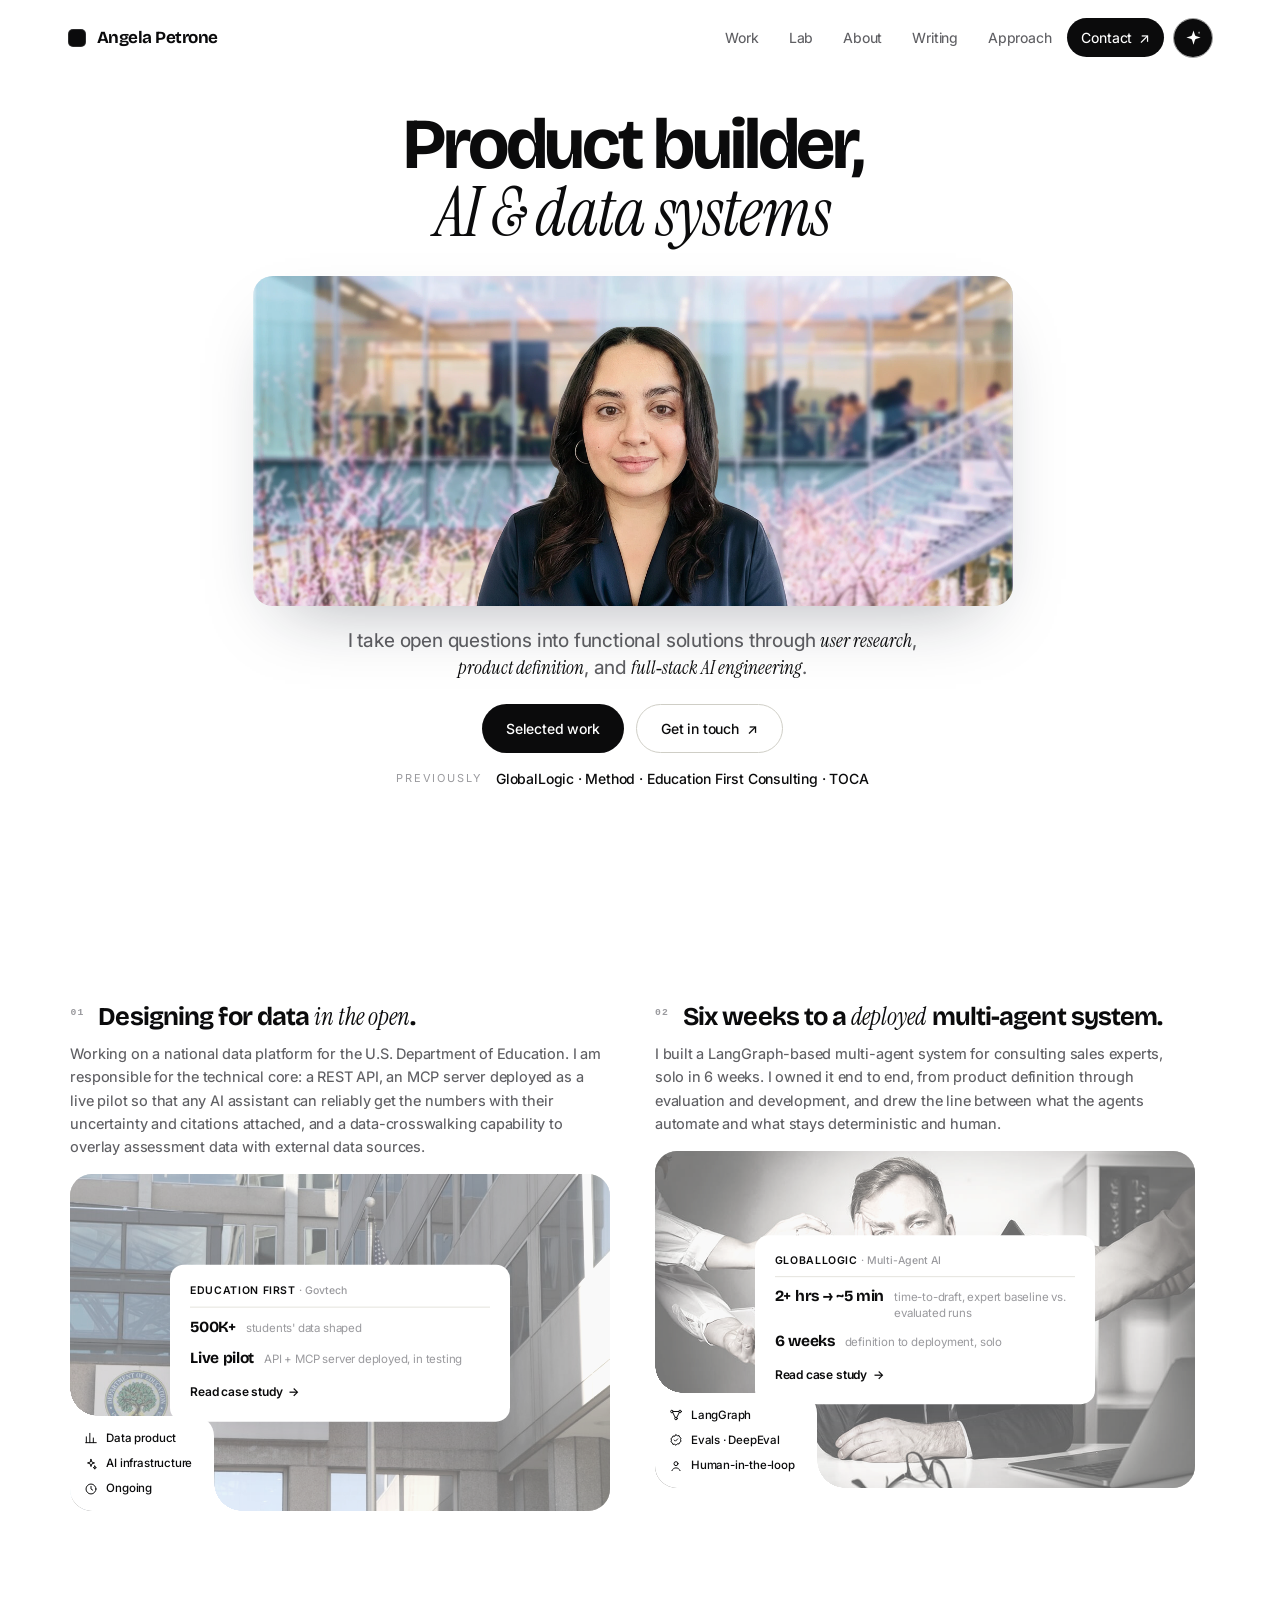
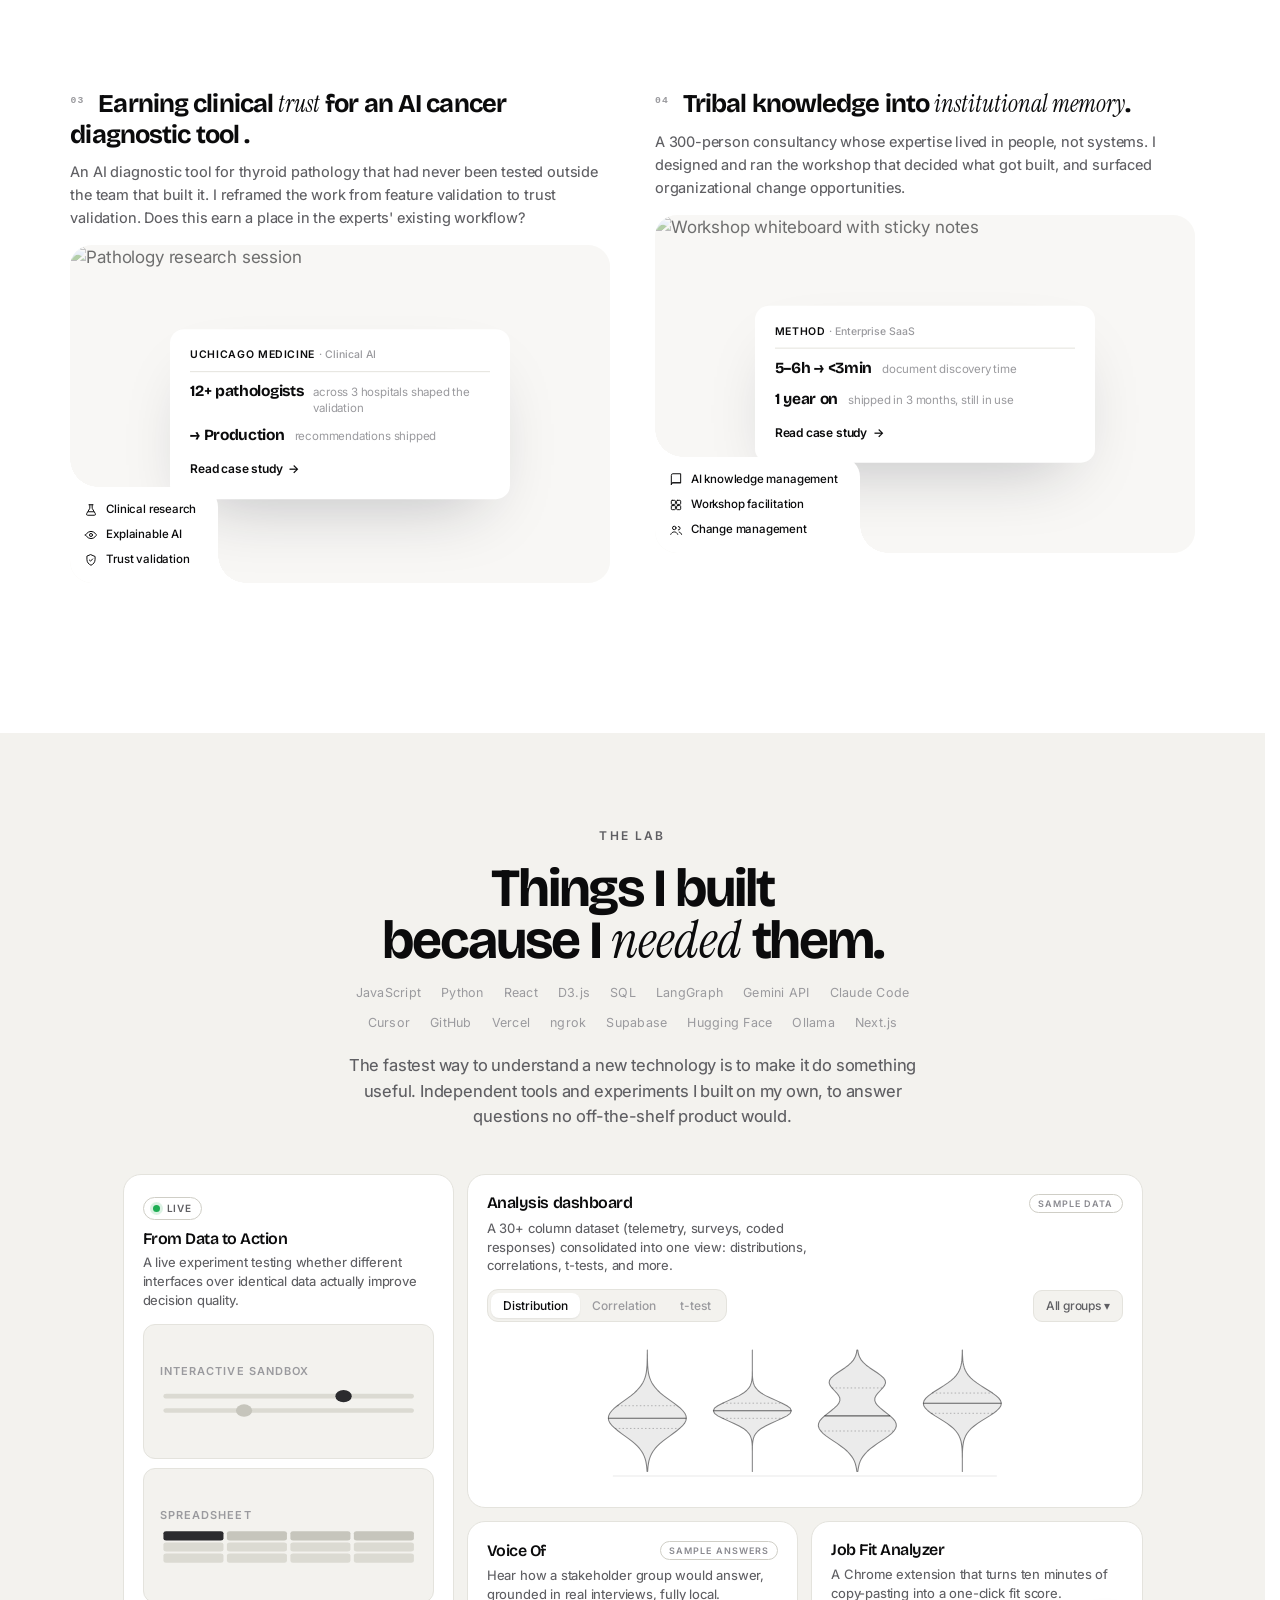
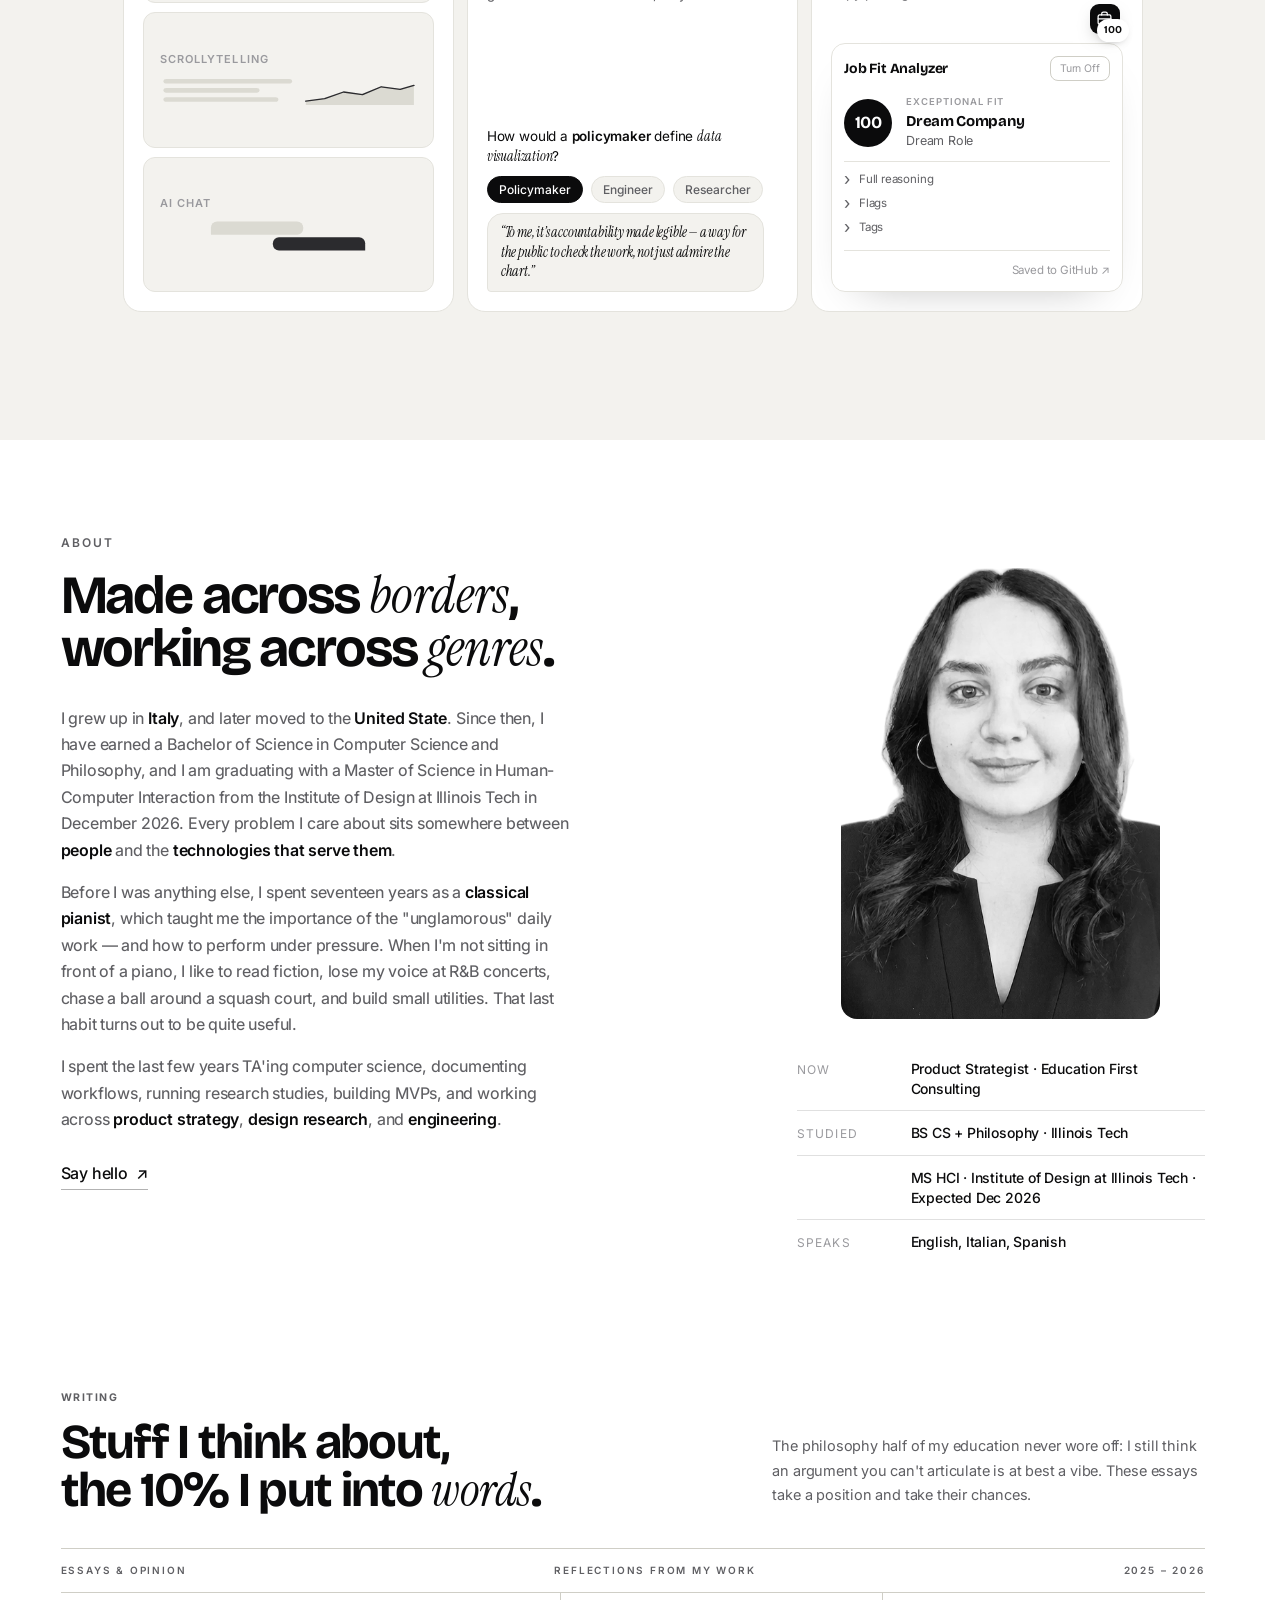
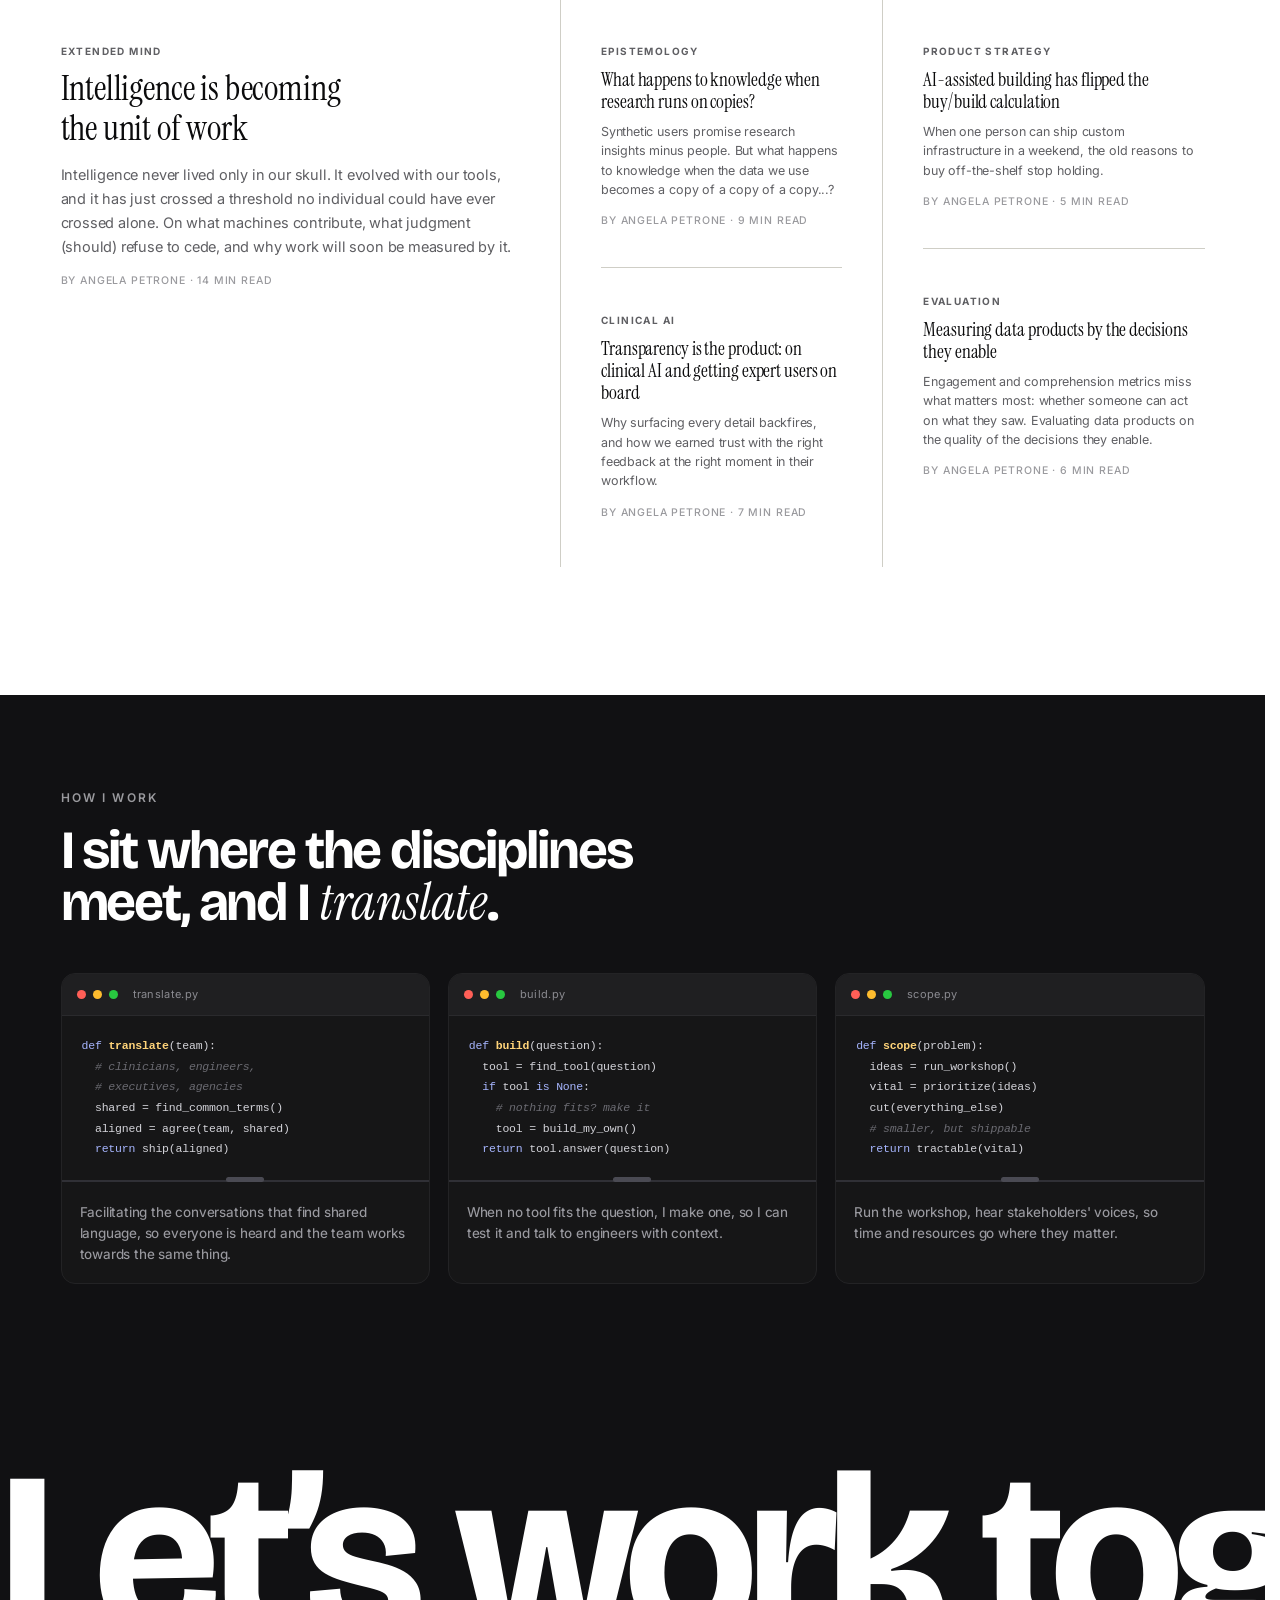
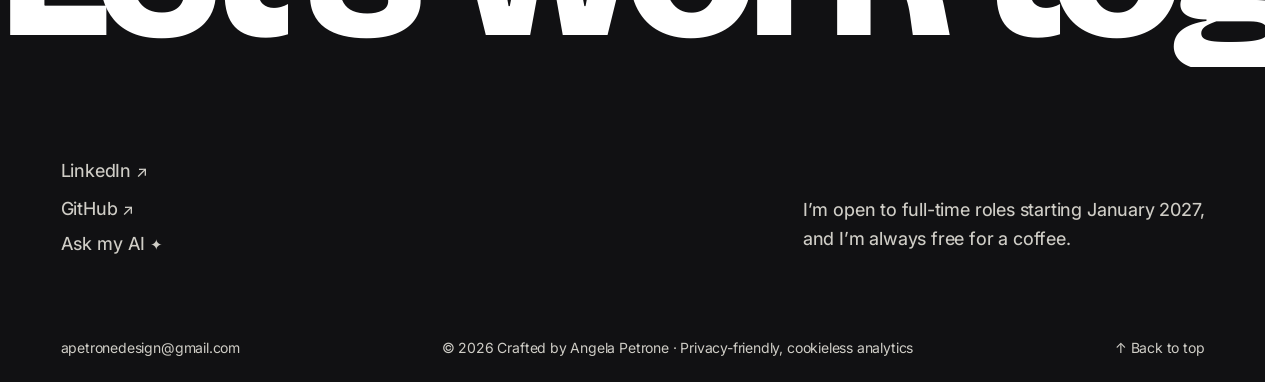
==== commit 0b9f70c5: "Minor syntax fixes" ====
--- a/index.html
+++ b/index.html
@@ -74,7 +74,7 @@
     <figure class="hero-photo reveal" data-d="5" aria-label="Portrait of Angela Petrone">
       <img src="assets/me/landscape-me-1.png" alt="Angela Petrone">
     </figure>
-    <p class="hero-lead hero-lead-c reveal" data-d="6">I take open questions to production through <em>user research</em>,<br class="lead-br"> <em>product definition</em>, and <em>full&#8209;stack AI engineering</em>.</p>
+    <p class="hero-lead hero-lead-c reveal" data-d="6">I take open questions into functional solutions through <em>user research</em>,<br class="lead-br"> <em>product definition</em>, and <em>full&#8209;stack AI engineering</em>.</p>
     <div class="hero-foot hero-foot-c reveal" data-d="7">
       <div class="hero-actions">
         <a href="#work" class="btn btn-primary">Selected work</a>
@@ -94,7 +94,7 @@
       <div class="wrap case-inner">
         <div class="case-head-row">
           <h3 class="case-title"><span class="case-n">01</span>Designing for data <em>in the open</em>.</h3>
-          <p class="case-desc">Working on a national data platform for the U.S. Department of Education. I am building the technical core: a REST API, an MCP server deployed as a live pilot in testing, so any AI assistant can reliably get the numbers with their uncertainty and citations attached, and a data-crosswalking capability to overlay assessment data with external data sources.</p>
+          <p class="case-desc">Working on a national data platform for the U.S. Department of Education. I am responsible for the technical core: a REST API, an MCP server deployed as a live pilot so that any AI assistant can reliably get the numbers with their uncertainty and citations attached, and a data-crosswalking capability to overlay assessment data with external data sources.</p>
         </div>
         <div class="case-media">
           <img src="assets/EdFirst/USDoE.jpg" alt="The U.S. Department of Education building with its entrance sign and an American flag" loading="lazy">
@@ -112,7 +112,7 @@
       <div class="wrap case-inner">
         <div class="case-head-row">
           <h3 class="case-title"><span class="case-n">02</span>Six weeks to a <em>deployed</em> multi-agent system.</h3>
-          <p class="case-desc">A LangGraph-based multi-agent system for consulting sales experts, built solo in 6 weeks. I owned it end to end, from product definition through evaluation and deployment, and drew the line between what the agents automate and what stays deterministic and human.</p>
+          <p class="case-desc">I built a LangGraph-based multi-agent system for consulting sales experts, solo in 6 weeks. I owned it end to end, from product definition through evaluation and development, and drew the line between what the agents automate and what stays deterministic and human.</p>
         </div>
         <div class="case-media">
           <img src="assets/GlobalLogic/Cover-Busy-Manager.jpg" alt="Overwhelmed manager at a desk as hands thrust phones and documents at him from every side" loading="lazy">
@@ -192,7 +192,7 @@
           <span class="stack-ic" title="Next.js"><img src="https://cdn.simpleicons.org/nextdotjs/8a93a3" alt="" loading="lazy" onerror="this.style.display='none'"><i>Next.js</i></span>
           </div>
         </div>
-        <p class="sec-lead">The fastest way to understand a new technology is to make it do something useful. Independent tools and experiments I shipped on my own, usually to answer a question no off-the-shelf product would.</p>
+        <p class="sec-lead">The fastest way to understand a new technology is to make it do something useful. Independent tools and experiments I built on my own, to answer questions no off-the-shelf product would.</p>
       </div>
 
       <div class="lab-bento reveal">
@@ -318,8 +318,8 @@
       <div class="about-copy reveal">
         <span class="kicker">About</span>
         <h2 class="sec-title">Made across <em>borders</em>,<br>working across <em>genres</em>.</h2>
-        <p>I grew up in <strong>Napoli, Italy</strong>, and later moved to the United States. Since then, I have earned a Bachelor of Science in Computer Science and Philosophy, and I am graduating with a Master of Science in Human-Computer Interaction from the Institute of Design at Illinois Tech in December 2026. Every problem I care about sits somewhere between people and the technologies that serve them.</p>
-        <p>Before I was anything else, I spent seventeen years as a <strong>classical pianist</strong>, which taught me that the unglamorous daily work is what truly matters. When I'm not sitting in front of a piano, I like to read fiction, lose my voice at R&amp;B concerts, chase a ball around a squash court, and build small utilities.  That last habit turns out to be useful more often than not.</p>
+        <p>I grew up in <strong>Italy</strong>, and later moved to the <strong>United State</strong>. Since then, I have earned a Bachelor of Science in Computer Science and Philosophy, and I am graduating with a Master of Science in Human-Computer Interaction from the Institute of Design at Illinois Tech in December 2026. Every problem I care about sits somewhere between <strong>people</strong> and the  <strong>technologies that serve them</strong>.</p>
+        <p>Before I was anything else, I spent seventeen years as a <strong>classical pianist</strong>, which taught me the importance of the "unglamorous" daily work — and how to perform under pressure. When I'm not sitting in front of a piano, I like to read fiction, lose my voice at R&amp;B concerts, chase a ball around a squash court, and build small utilities. That last habit turns out to be quite useful.</p>
         <p>I spent the last few years TA'ing computer science, documenting workflows, running research studies, building MVPs, and working across <strong>product strategy</strong>, <strong>design research</strong>, and <strong>engineering</strong>.</p>
         <a href="#contact" class="text-link">Say hello <span aria-hidden="true">↗</span></a>
       </div>
@@ -344,9 +344,9 @@
         <div class="paper-head">
           <div>
             <span class="paper-kicker">Writing</span>
-            <h2 class="paper-title">Tinkering with<br>thoughts and <em>words</em>.</h2>
-          </div>
-          <p class="paper-lead">The philosophy half of my degree never wore off: I still think an argument you can't articulate is just a vibe. These pieces take a position and take their chances.</p>
+            <h2 class="paper-title">Stuff I think about,<br> the 10% I put into <em>words</em>.</h2>
+          </div>
+          <p class="paper-lead">The philosophy half of my education never wore off: I still think an argument you can't articulate is at best a vibe. These essays take a position and take their chances.</p>
         </div>
         <div class="paper-date">
           <span>Essays &amp; Opinion</span>
@@ -357,7 +357,7 @@
           <article class="paper-lead-story"><a href="essay-intelligence.html">
             <span class="pk">Extended Mind</span>
             <h3>Intelligence is becoming<br>the unit of work</h3>
-            <p class="pdeck">Intelligence never lived only in our skull. It evolved with our tools, and it has just crossed a threshold no individual could have ever crossed alone. On what machines contribute, what judgment refuses to cede, and why work will soon be measured by it.</p>
+            <p class="pdeck">Intelligence never lived only in our skull. It evolved with our tools, and it has just crossed a threshold no individual could have ever crossed alone. On what machines contribute, what judgment (should) refuse to cede, and why work will soon be measured by it.</p>
             <span class="pby">By Angela Petrone · 14 min read</span>
           </a></article>
           <div class="paper-col">
@@ -370,7 +370,7 @@
         <article><a href="essay-transparency.html">
           <span class="pk">Clinical AI</span>
           <h3>Transparency is the product: on clinical AI and getting expert users on board</h3>
-          <p>Why surfacing every detail backfires, and how we earned trust with the right information at the right moment in their workflow.</p>
+          <p>Why surfacing every detail backfires, and how we earned trust with the right feedback at the right moment in their workflow.</p>
           <span class="pby">By Angela Petrone · 7 min read</span>
         </a></article>
           </div>
@@ -384,7 +384,7 @@
         <article><a href="essay-actionability.html">
           <span class="pk">Evaluation</span>
           <h3>Measuring data products by the decisions they enable</h3>
-          <p>Engagement and comprehension metrics miss what matters most: whether someone can act on what they saw. Evaluating data products on decision quality.</p>
+          <p>Engagement and comprehension metrics miss what matters most: whether someone can act on what they saw. Evaluating data products on the quality of the decisions they enable.</p>
           <span class="pby">By Angela Petrone · 6 min read</span>
         </a></article>
           </div>
@@ -469,7 +469,7 @@
     <div class="aic-thread" id="aicThread">
       <div class="aic-msg aic-intro">
         <p><strong>I'm Angela Petrone's AI assistant.</strong> Ask me anything about her work, her thinking, or how she builds. Everything here runs in your browser; nothing you type leaves the page.</p>
-        <p>Angela is a product builder working on AI systems and data products: she takes open questions to production through user research, product definition, and full-stack AI engineering.</p>
+        <p>Angela is a product builder working on AI systems and data products: she takes open questions into functional solutions through user research, product definition, and AI engineering.</p>
         <p>Right now she's at <strong>Education First Consulting</strong>, building a public data service for the U.S. Department of Education. Before that she shipped a multi-agent sales system solo in 6 weeks at <span class="aic-hl">GlobalLogic</span>, validated clinical AI at <span class="aic-hl">UChicago Medicine</span>, and shipped AI knowledge management at <span class="aic-hl">Method</span>.</p>
         <p>Between projects she builds her own tools: live experiments, local RAG pipelines, Chrome extensions.</p>
         <p>Reach her at <a href="mailto:apetronedesign@gmail.com">apetronedesign@gmail.com</a>, <a href="https://www.linkedin.com/in/apetrone02" target="_blank" rel="noopener">LinkedIn ↗</a>.</p>
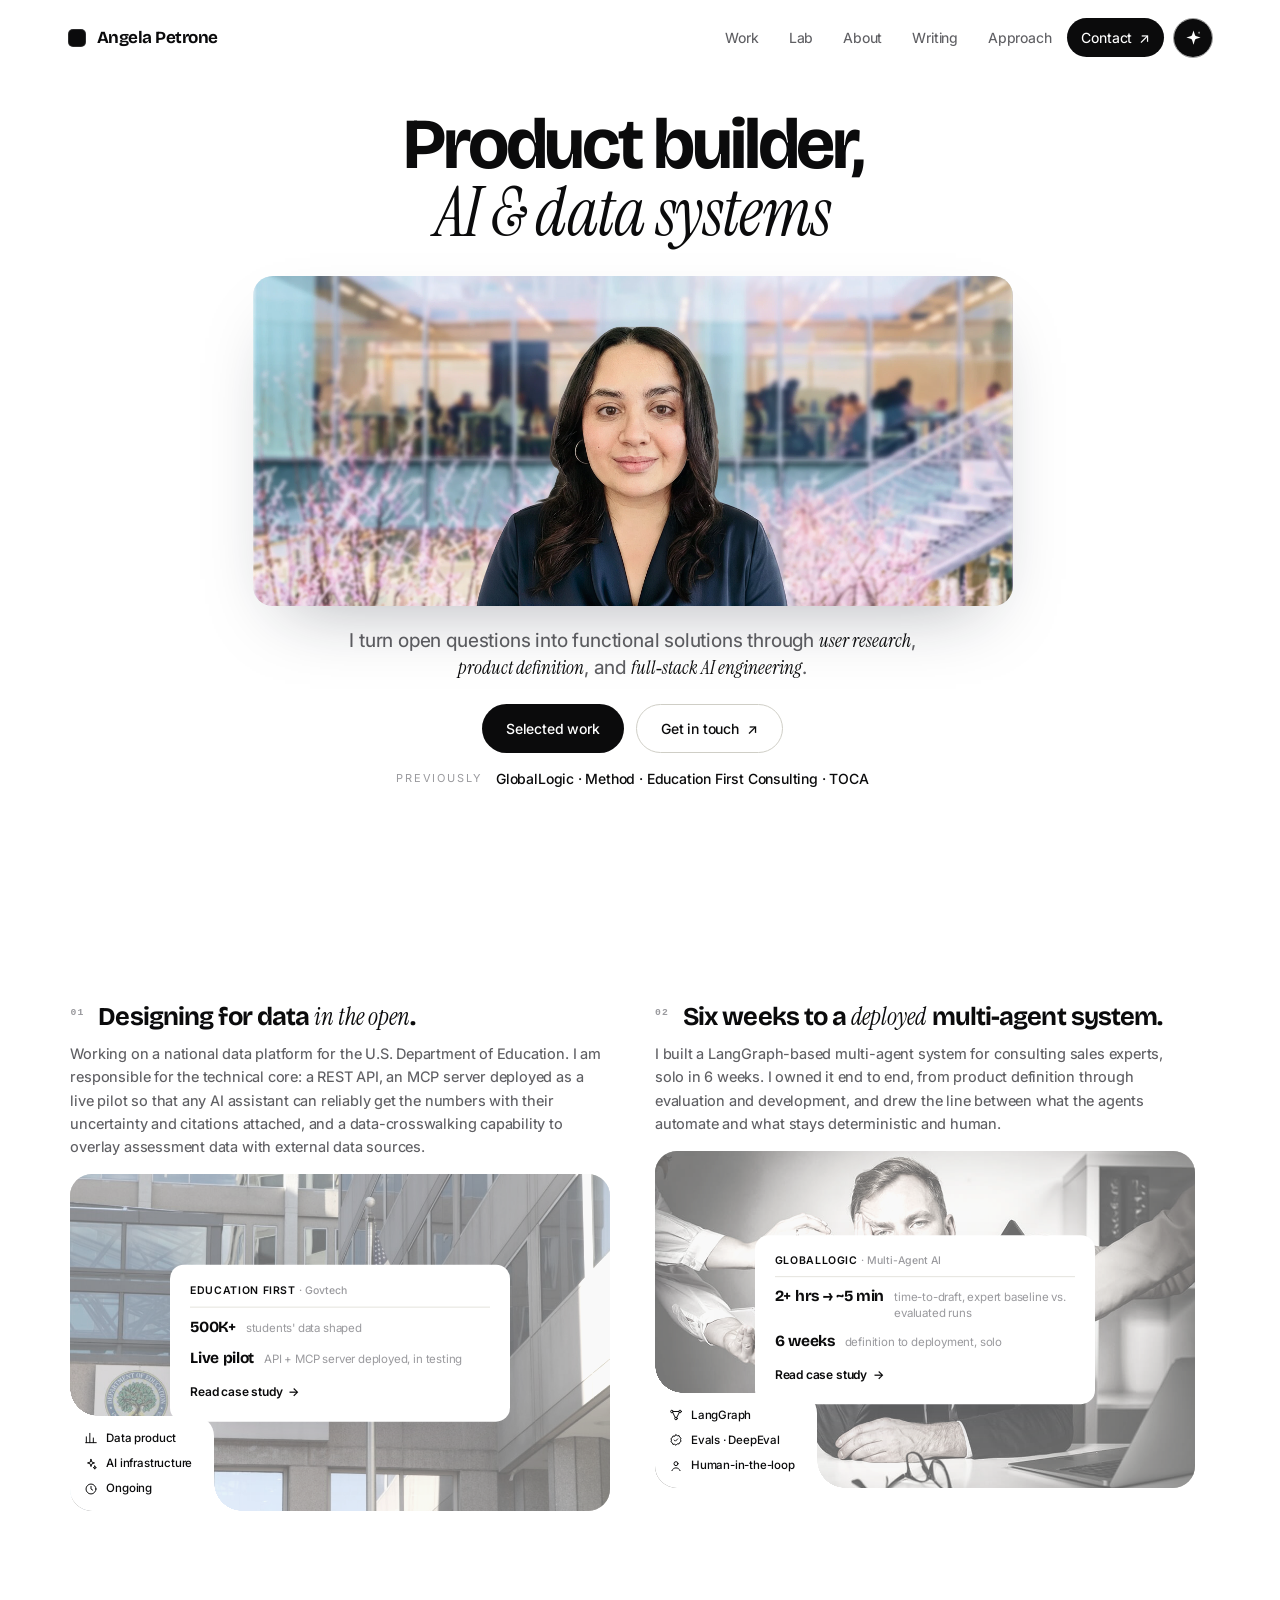
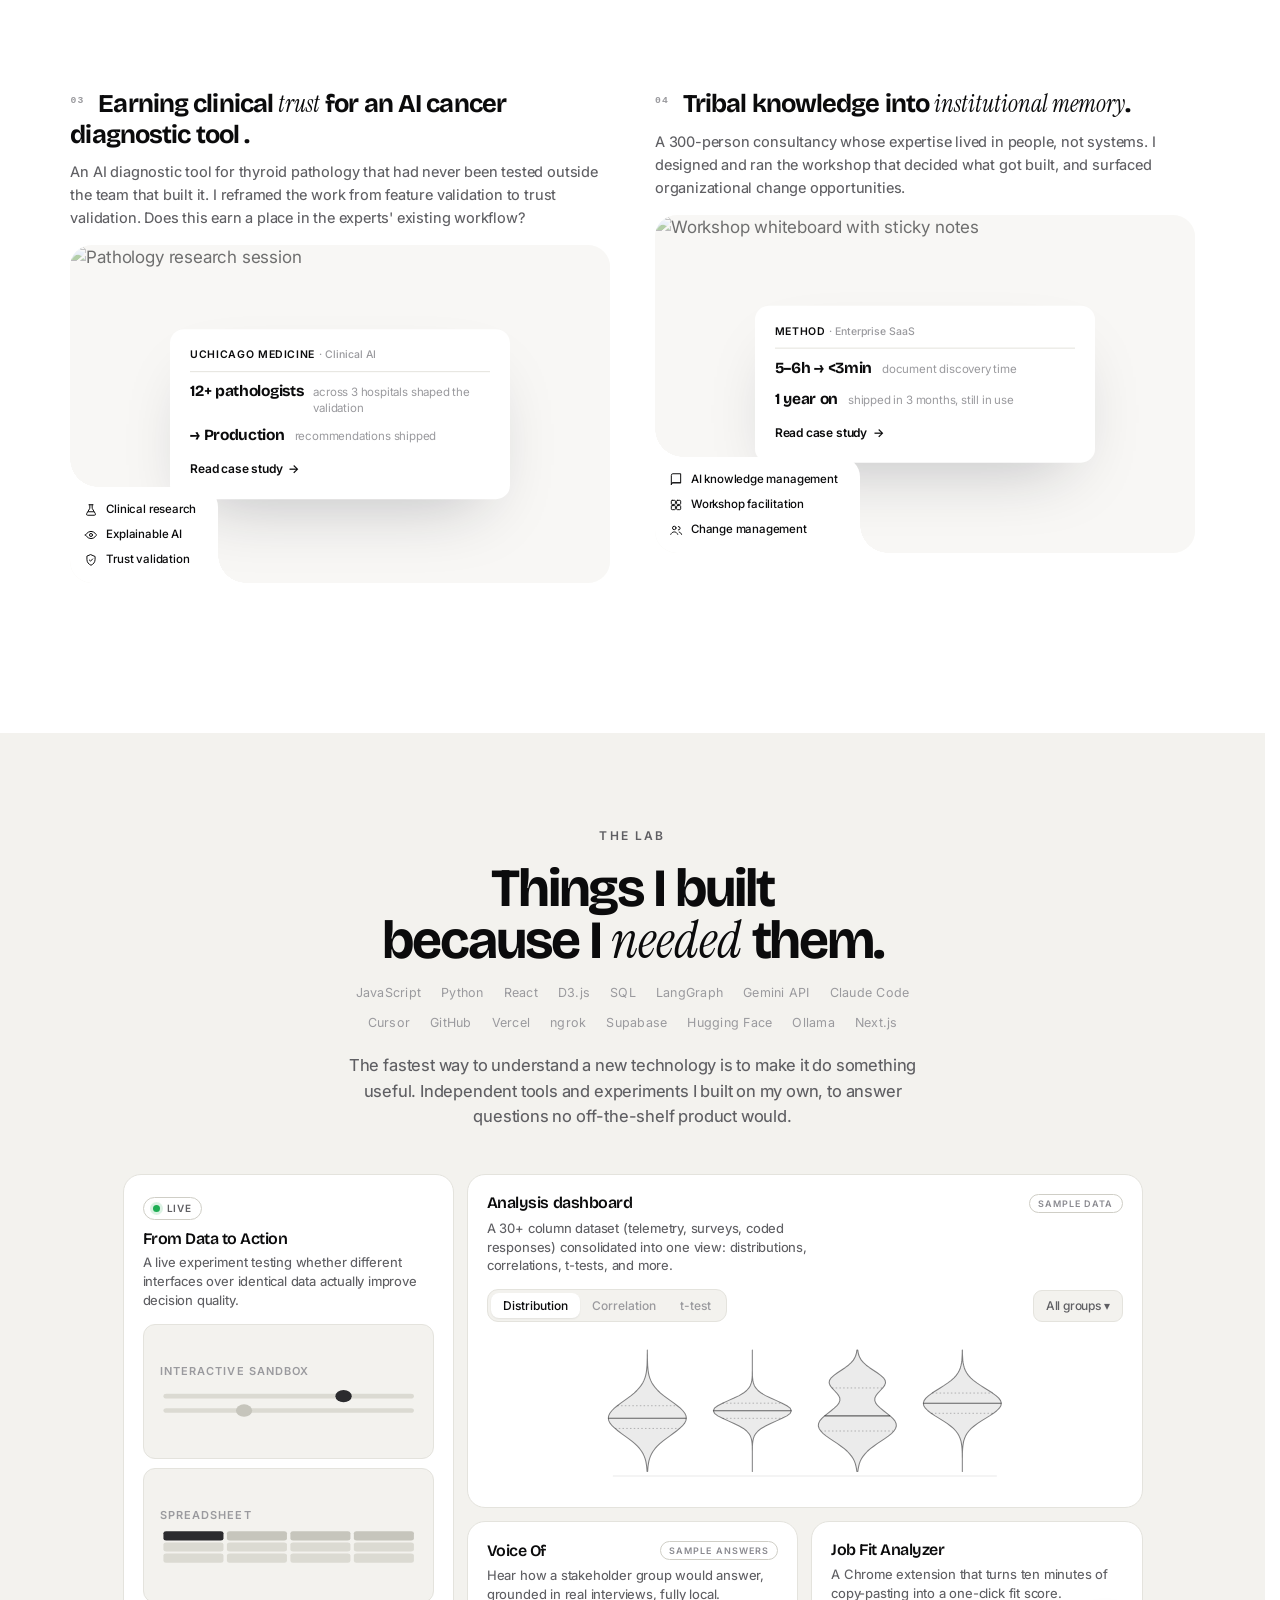
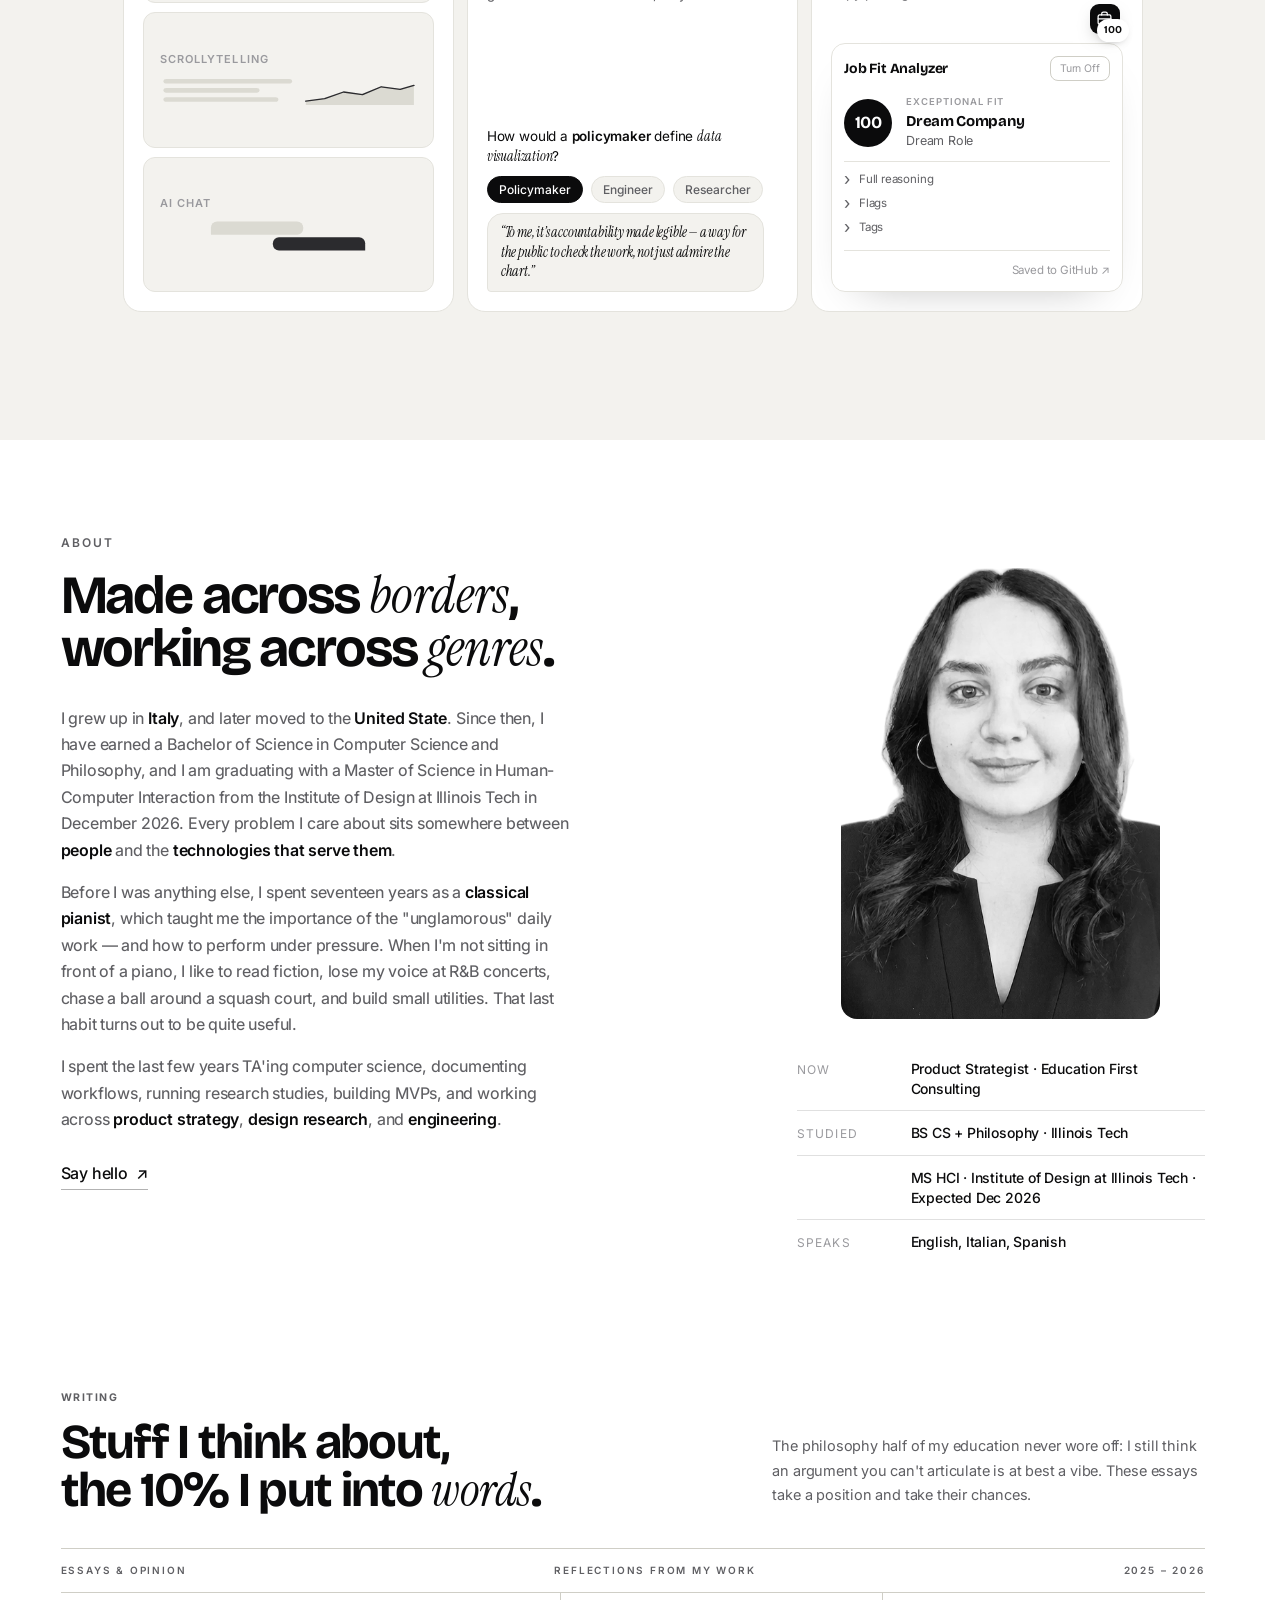
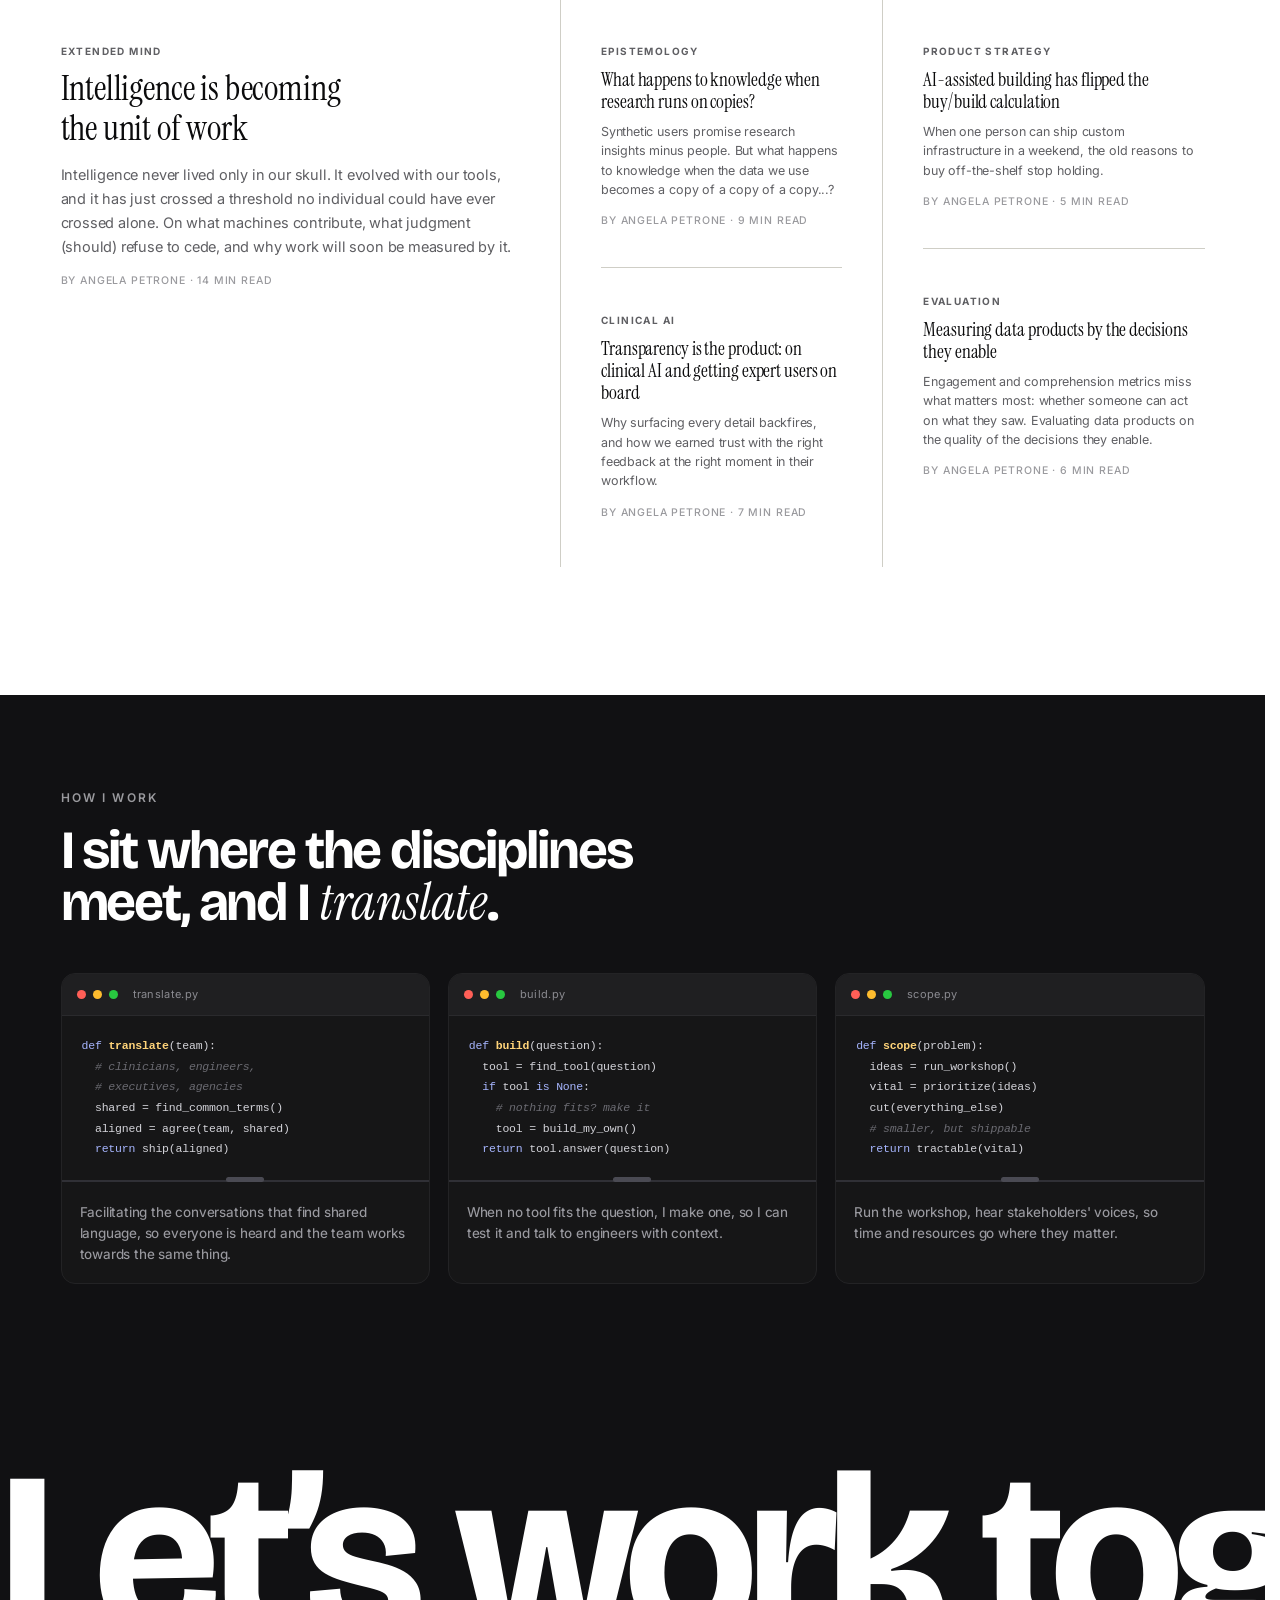
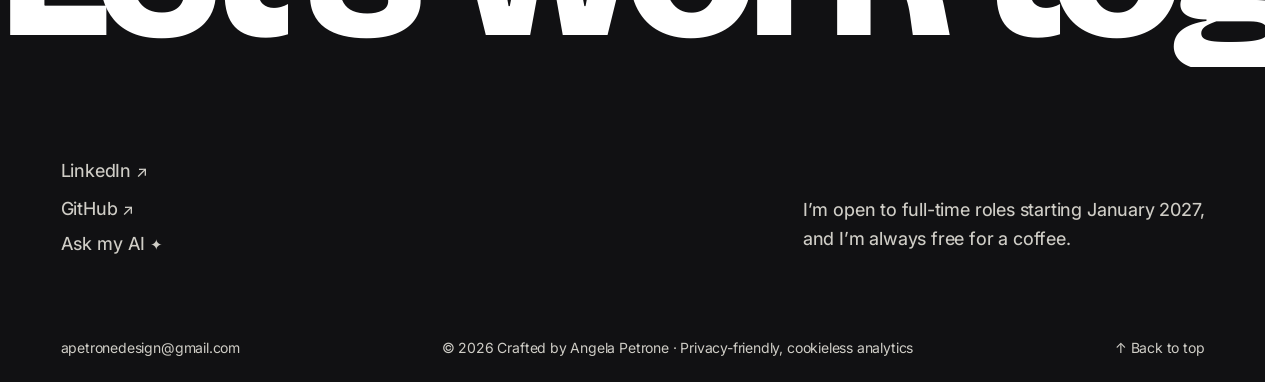
==== commit 52596343: "grammatical fix" ====
--- a/index.html
+++ b/index.html
@@ -74,7 +74,7 @@
     <figure class="hero-photo reveal" data-d="5" aria-label="Portrait of Angela Petrone">
       <img src="assets/me/landscape-me-1.png" alt="Angela Petrone">
     </figure>
-    <p class="hero-lead hero-lead-c reveal" data-d="6">I take open questions into functional solutions through <em>user research</em>,<br class="lead-br"> <em>product definition</em>, and <em>full&#8209;stack AI engineering</em>.</p>
+    <p class="hero-lead hero-lead-c reveal" data-d="6">I turn open questions into functional solutions through <em>user research</em>,<br class="lead-br"> <em>product definition</em>, and <em>full&#8209;stack AI engineering</em>.</p>
     <div class="hero-foot hero-foot-c reveal" data-d="7">
       <div class="hero-actions">
         <a href="#work" class="btn btn-primary">Selected work</a>
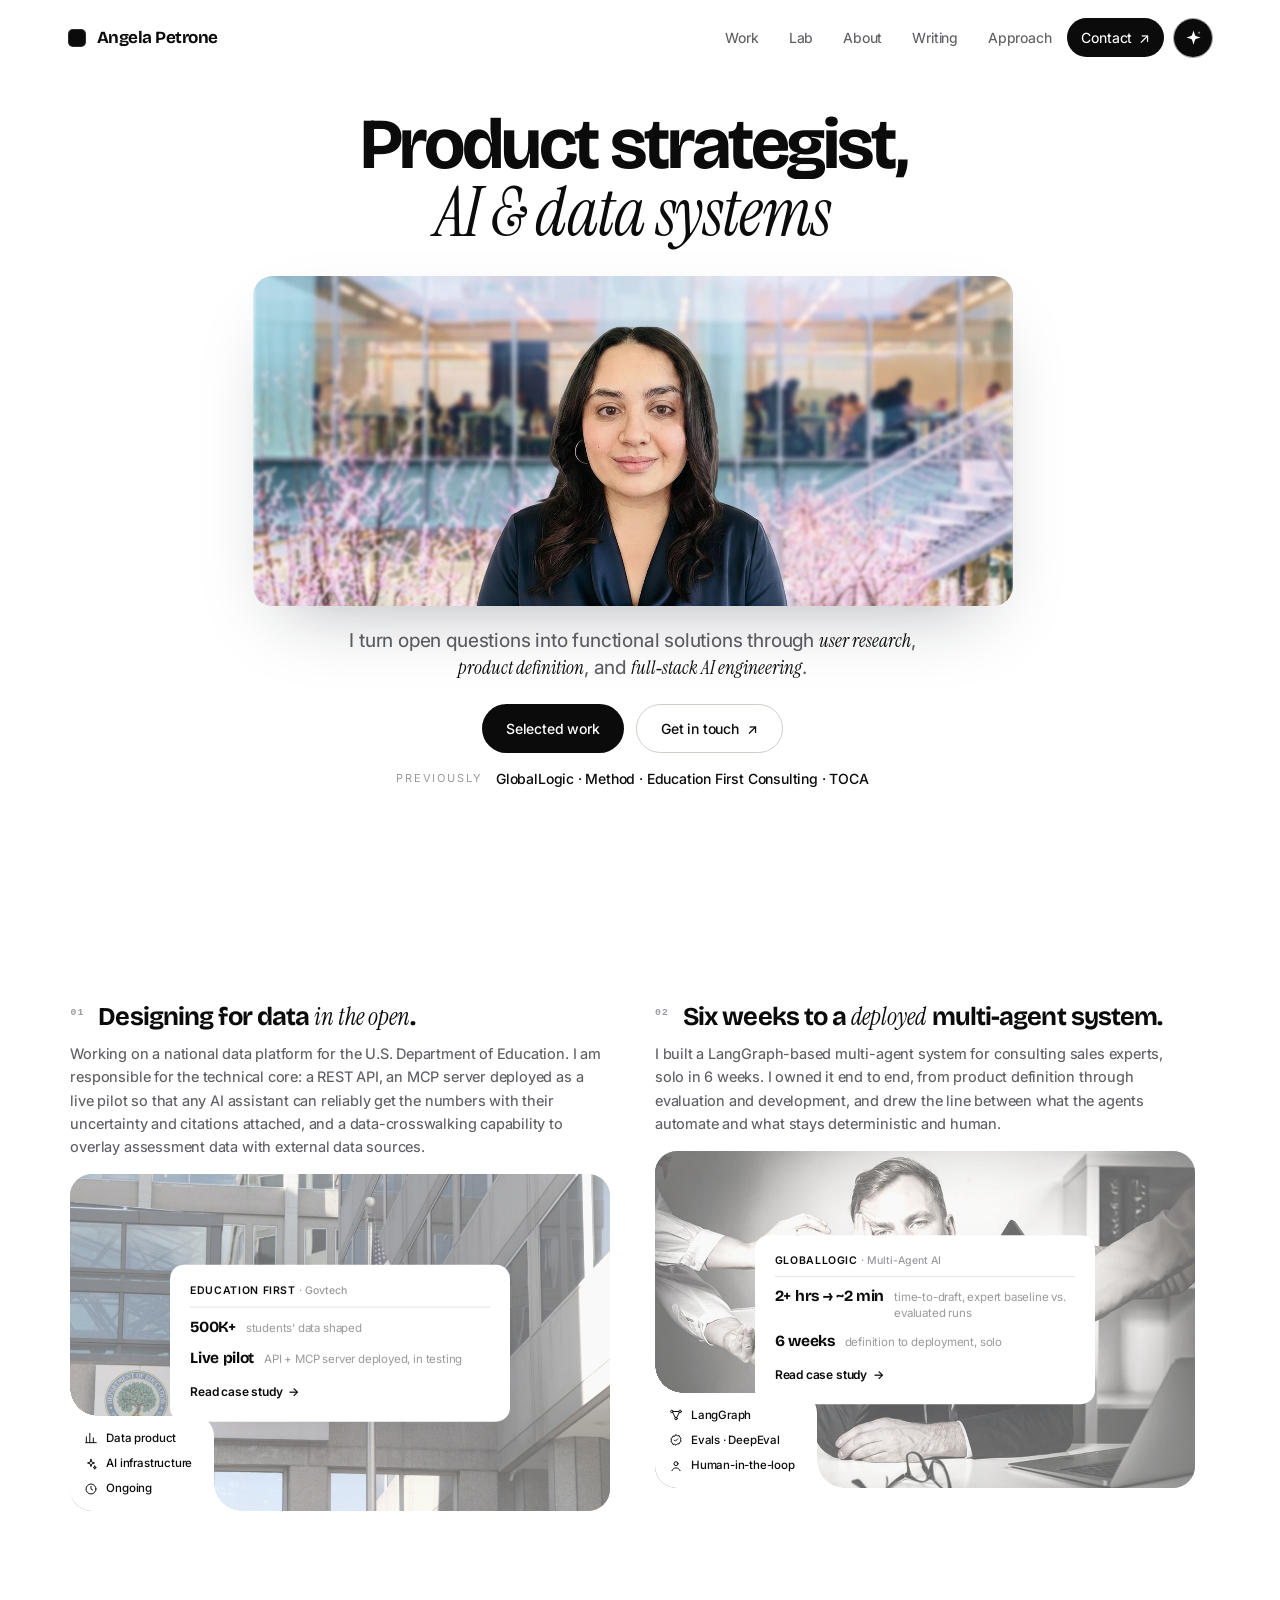
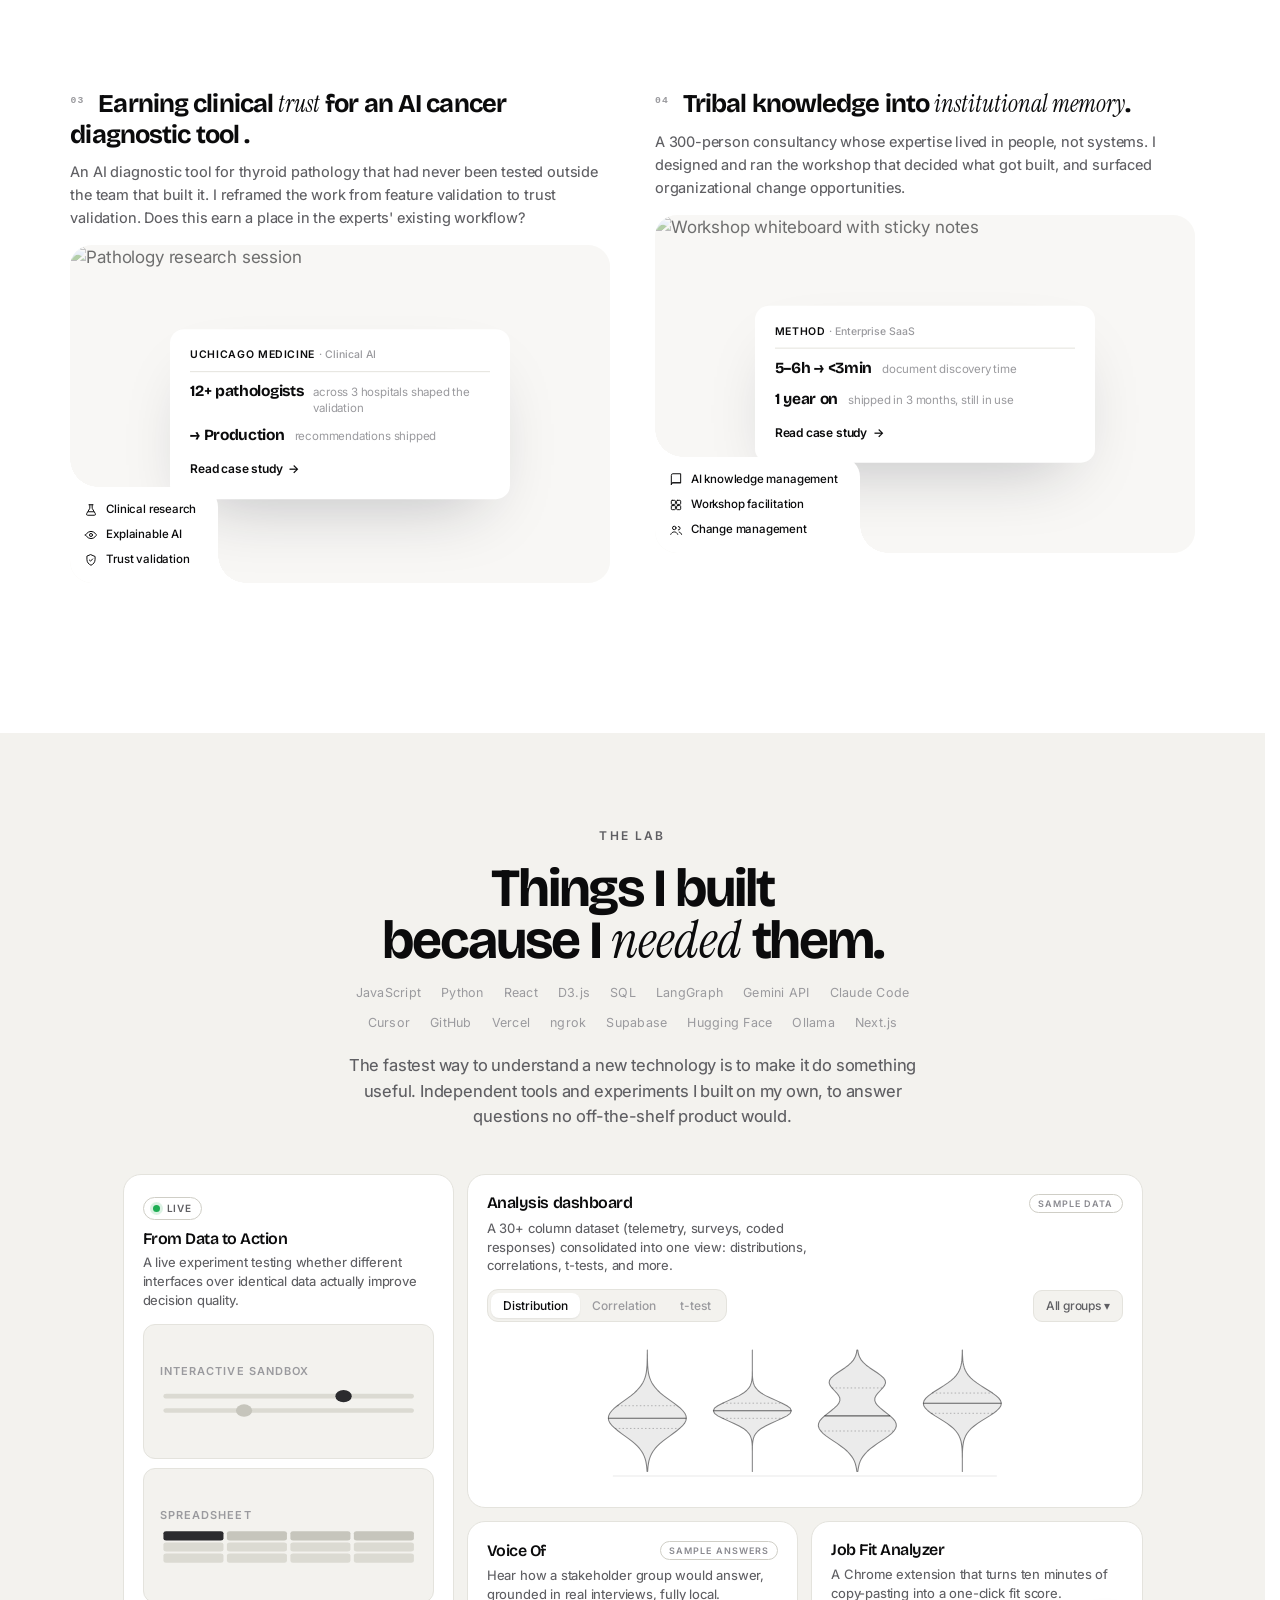
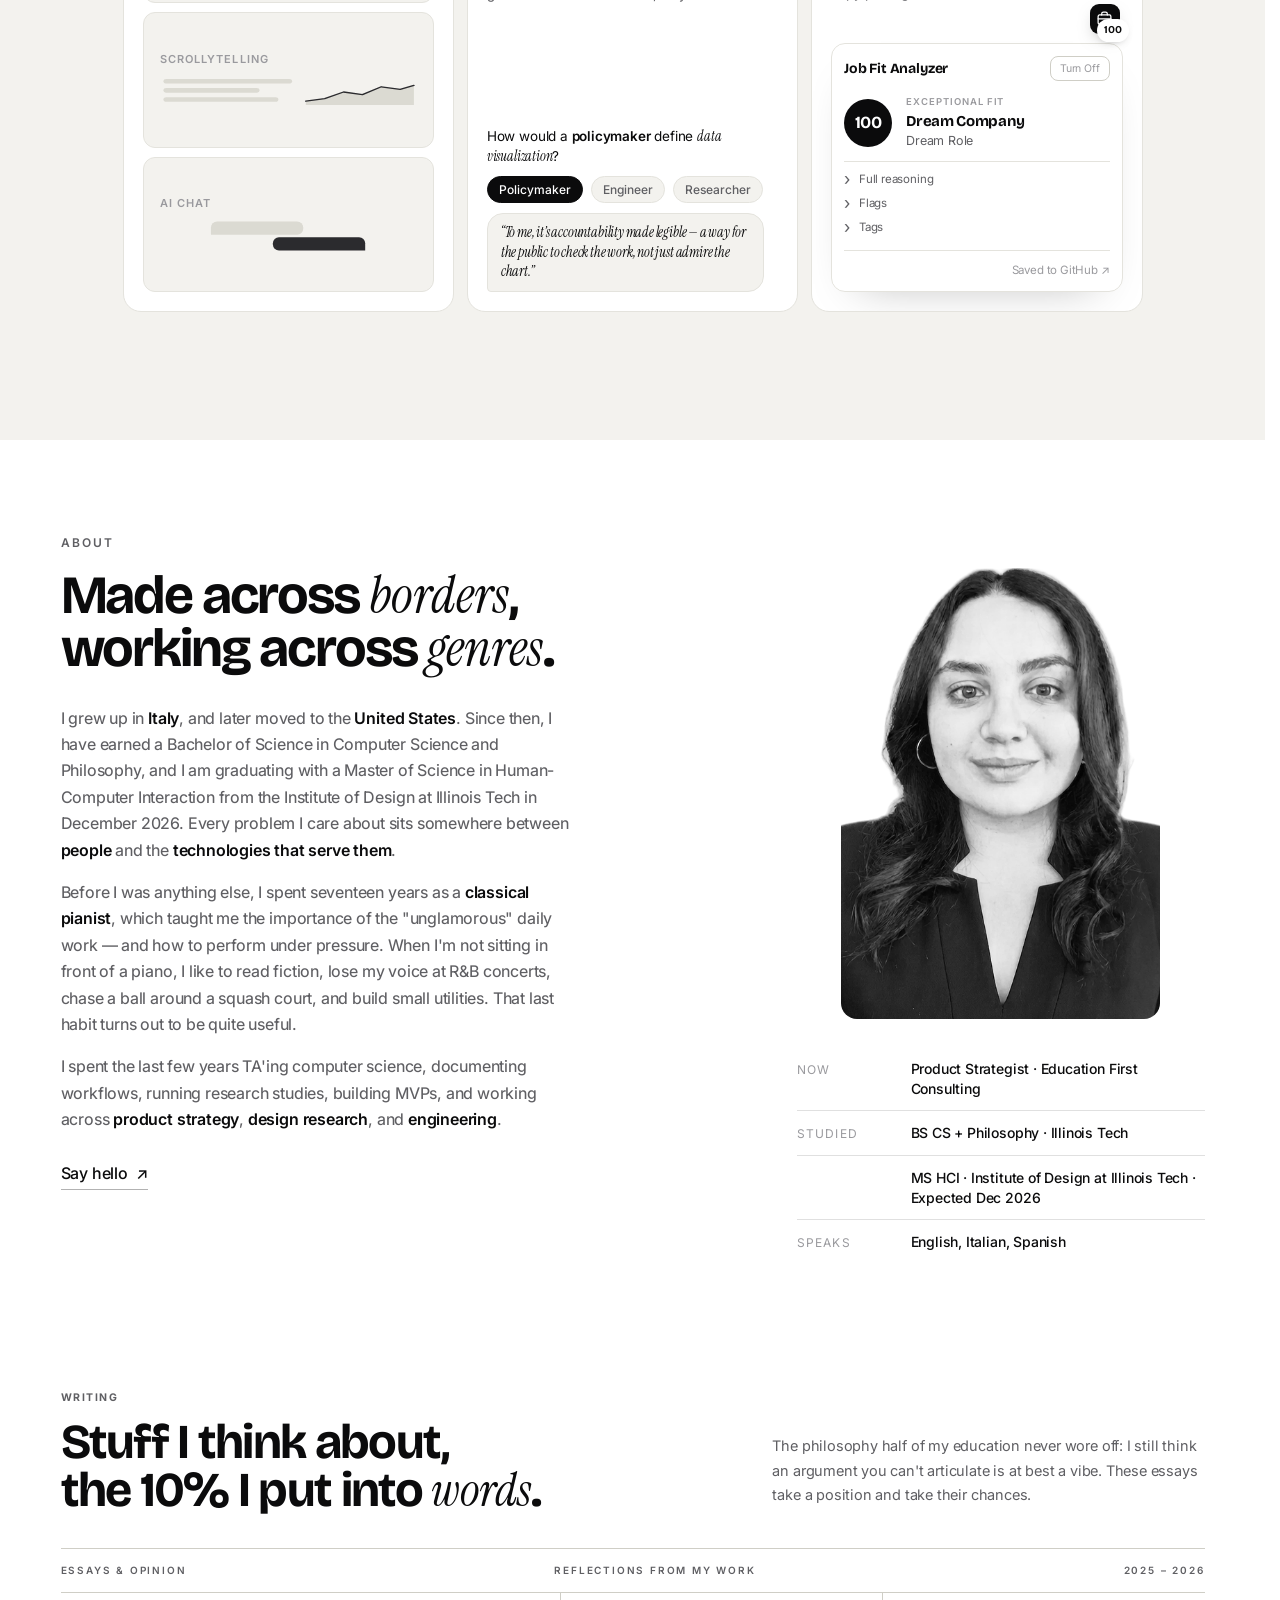
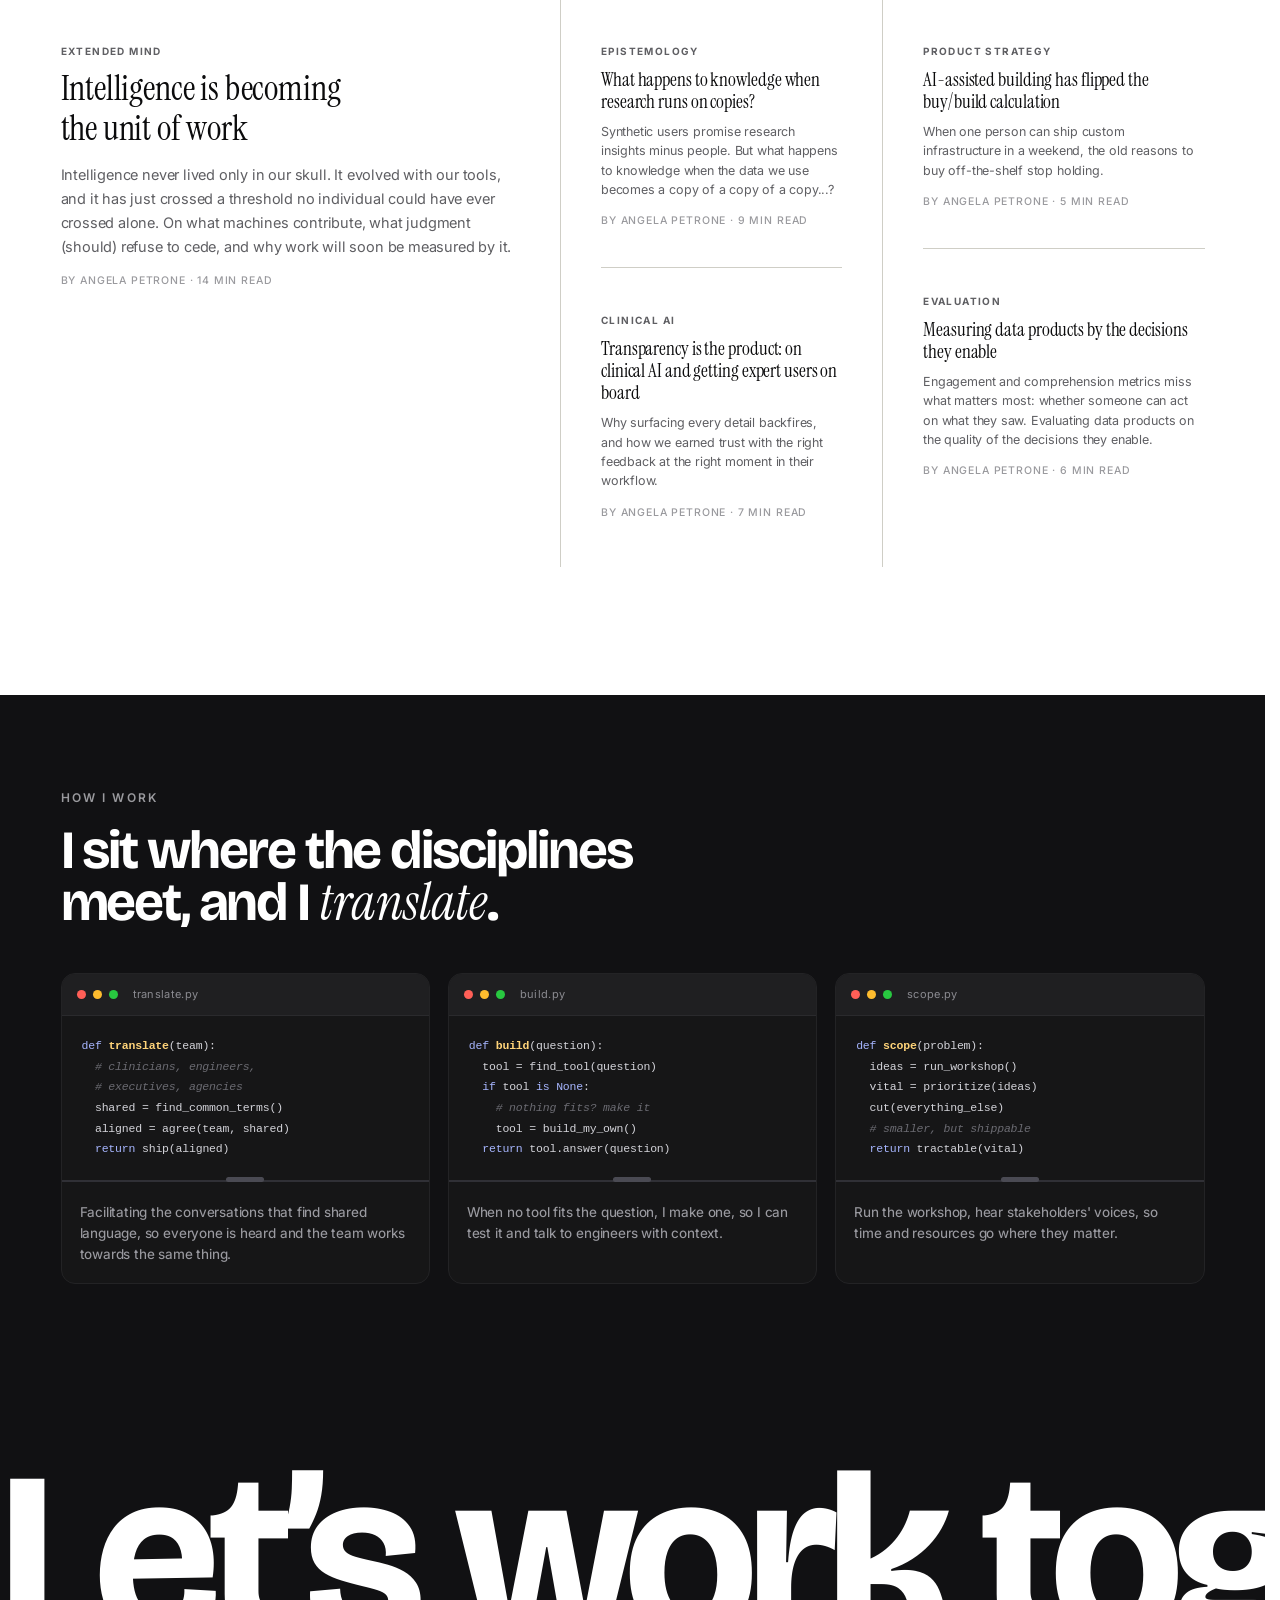
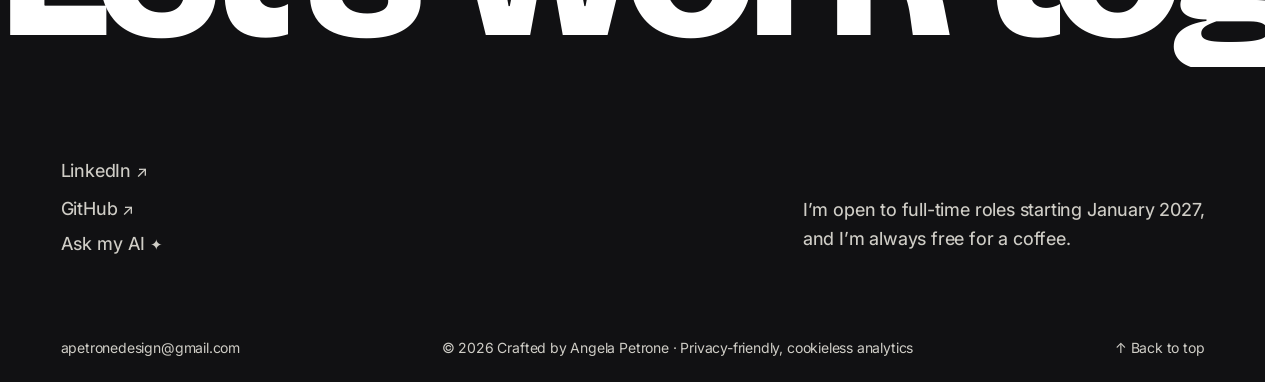
==== commit 310f9582: "revise title on all pages" ====
--- a/index.html
+++ b/index.html
@@ -3,12 +3,12 @@
 <head>
 <meta charset="UTF-8">
 <meta name="viewport" content="width=device-width, initial-scale=1.0">
-<title>Angela Petrone — Product Builder | AI Systems &amp; Data Products</title>
-<meta name="description" content="Product builder working across AI systems and data products. I turn open questions into functional solutions through user research, product definition, and AI engineering">
+<title>Angela Petrone — Product Strategist | AI Systems &amp; Data Products</title>
+<meta name="description" content="Product strategist working across AI systems and data products. I turn open questions into functional solutions through user research, product definition, and AI engineering">
 <link rel="canonical" href="https://apetrone.com/">
 <meta property="og:type" content="website">
-<meta property="og:title" content="Angela Petrone — Product Builder | AI Systems &amp; Data Products">
-<meta property="og:description" content="Product builder working across AI systems and data products. I turn open questions into functional solutions through user research, product definition, and AI engineering.">
+<meta property="og:title" content="Angela Petrone — Product Strategist | AI Systems &amp; Data Products">
+<meta property="og:description" content="Product strategist working across AI systems and data products. I turn open questions into functional solutions through user research, product definition, and AI engineering.">
 <meta property="og:url" content="https://apetrone.com/">
 <meta property="og:image" content="https://apetrone.com/assets/og-image.jpg">
 <meta name="twitter:card" content="summary_large_image">
@@ -18,8 +18,8 @@
   "@type": "Person",
   "name": "Angela Petrone",
   "url": "https://apetrone.com",
-  "jobTitle": "Product Builder",
-  "description": "Product builder working across AI systems and data products, turning open questions into functional solutions through user research, product definition, and AI engineering.",
+  "jobTitle": "Product Strategist",
+  "description": "Product strategist working across AI systems and data products, turning open questions into functional solutions through user research, product definition, and AI engineering.",
   "worksFor": { "@type": "Organization", "name": "Education First Consulting" },
   "alumniOf": { "@type": "CollegeOrUniversity", "name": "Institute of Design at Illinois Tech" },
   "knowsAbout": ["AI systems", "Data products", "Model Context Protocol", "Retrieval-augmented generation", "Multi-agent systems", "API design", "User research", "Human-Computer Interaction", "Data visualization"],
@@ -44,7 +44,7 @@
   <div class="nav-inner">
     <a href="#top" class="nav-brand">
       <span class="nav-mark" aria-hidden="true"></span>
-      <span class="nav-name">Angela&nbsp;Petrone</span><span class="nav-pm" aria-hidden="true">Product Builder</span>
+      <span class="nav-name">Angela&nbsp;Petrone</span><span class="nav-pm" aria-hidden="true">Product Strategist</span>
     </a>
     <nav class="nav-links" aria-label="Primary">
       <a href="#work">Work</a>
@@ -68,7 +68,7 @@
   <!-- ============ HERO ============ -->
   <section class="hero hero-v2" id="hero">
     <h1 class="hero-title hero-title-c">
-      <span class="hl"><span class="ry">Product builder,</span></span>
+      <span class="hl"><span class="ry">Product strategist,</span></span>
       <span class="hl"><span class="ry"><em>AI &amp; data systems</em></span></span>
     </h1>
     <figure class="hero-photo reveal" data-d="5" aria-label="Portrait of Angela Petrone">
@@ -118,7 +118,7 @@
           <img src="assets/GlobalLogic/Cover-Busy-Manager.jpg" alt="Overwhelmed manager at a desk as hands thrust phones and documents at him from every side" loading="lazy">
           <div class="case-panel">
             <span class="cp-org">GlobalLogic <i>· Multi-Agent AI</i></span>
-            <div class="cp-stat"><span class="cp-num">2+ hrs → ~5 min</span><span class="cp-lbl">time-to-draft, expert baseline vs. evaluated runs</span></div><div class="cp-stat"><span class="cp-num">6 weeks</span><span class="cp-lbl">definition to deployment, solo</span></div>
+            <div class="cp-stat"><span class="cp-num">2+ hrs → ~2 min</span><span class="cp-lbl">time-to-draft, expert baseline vs. evaluated runs</span></div><div class="cp-stat"><span class="cp-num">6 weeks</span><span class="cp-lbl">definition to deployment, solo</span></div>
             <span class="case-link">Read case study <span aria-hidden="true">→</span></span>
           </div>
           <ul class="case-tags" aria-hidden="true"><li><svg viewBox="0 0 24 24" fill="none" stroke="currentColor" stroke-width="1.7" stroke-linecap="round" stroke-linejoin="round"><circle cx="5" cy="6" r="2.2"/><circle cx="19" cy="6" r="2.2"/><circle cx="12" cy="18" r="2.2"/><path d="M6.5 7.8 10.5 16M17.5 7.8 13.5 16M7.2 6h9.6"/></svg>LangGraph</li><li><svg viewBox="0 0 24 24" fill="none" stroke="currentColor" stroke-width="1.7" stroke-linecap="round" stroke-linejoin="round"><path d="M12 3l2.4 1.7 2.9-.2 1 2.7 2.4 1.7-1 2.7 1 2.7-2.4 1.7-1 2.7-2.9-.2L12 21l-2.4-1.7-2.9.2-1-2.7L3.3 15l1-2.7-1-2.7 2.4-1.7 1-2.7 2.9.2z"/><path d="M9 12l2 2 4-4"/></svg>Evals · DeepEval</li><li><svg viewBox="0 0 24 24" fill="none" stroke="currentColor" stroke-width="1.7" stroke-linecap="round" stroke-linejoin="round"><circle cx="12" cy="8" r="3.4"/><path d="M5 20c1.4-3.2 4-4.8 7-4.8s5.6 1.6 7 4.8"/></svg>Human-in-the-loop</li></ul>
@@ -318,7 +318,7 @@
       <div class="about-copy reveal">
         <span class="kicker">About</span>
         <h2 class="sec-title">Made across <em>borders</em>,<br>working across <em>genres</em>.</h2>
-        <p>I grew up in <strong>Italy</strong>, and later moved to the <strong>United State</strong>. Since then, I have earned a Bachelor of Science in Computer Science and Philosophy, and I am graduating with a Master of Science in Human-Computer Interaction from the Institute of Design at Illinois Tech in December 2026. Every problem I care about sits somewhere between <strong>people</strong> and the  <strong>technologies that serve them</strong>.</p>
+        <p>I grew up in <strong>Italy</strong>, and later moved to the <strong>United States</strong>. Since then, I have earned a Bachelor of Science in Computer Science and Philosophy, and I am graduating with a Master of Science in Human-Computer Interaction from the Institute of Design at Illinois Tech in December 2026. Every problem I care about sits somewhere between <strong>people</strong> and the  <strong>technologies that serve them</strong>.</p>
         <p>Before I was anything else, I spent seventeen years as a <strong>classical pianist</strong>, which taught me the importance of the "unglamorous" daily work — and how to perform under pressure. When I'm not sitting in front of a piano, I like to read fiction, lose my voice at R&amp;B concerts, chase a ball around a squash court, and build small utilities. That last habit turns out to be quite useful.</p>
         <p>I spent the last few years TA'ing computer science, documenting workflows, running research studies, building MVPs, and working across <strong>product strategy</strong>, <strong>design research</strong>, and <strong>engineering</strong>.</p>
         <a href="#contact" class="text-link">Say hello <span aria-hidden="true">↗</span></a>
@@ -469,7 +469,7 @@
     <div class="aic-thread" id="aicThread">
       <div class="aic-msg aic-intro">
         <p><strong>I'm Angela Petrone's AI assistant.</strong> Ask me anything about her work, her thinking, or how she builds. Everything here runs in your browser; nothing you type leaves the page.</p>
-        <p>Angela is a product builder working on AI systems and data products: she takes open questions into functional solutions through user research, product definition, and AI engineering.</p>
+        <p>Angela is a product strategist working on AI systems and data products: she takes open questions into functional solutions through user research, product definition, and AI engineering.</p>
         <p>Right now she's at <strong>Education First Consulting</strong>, building a public data service for the U.S. Department of Education. Before that she shipped a multi-agent sales system solo in 6 weeks at <span class="aic-hl">GlobalLogic</span>, validated clinical AI at <span class="aic-hl">UChicago Medicine</span>, and shipped AI knowledge management at <span class="aic-hl">Method</span>.</p>
         <p>Between projects she builds her own tools: live experiments, local RAG pipelines, Chrome extensions.</p>
         <p>Reach her at <a href="mailto:apetronedesign@gmail.com">apetronedesign@gmail.com</a>, <a href="https://www.linkedin.com/in/apetrone02" target="_blank" rel="noopener">LinkedIn ↗</a>.</p>
